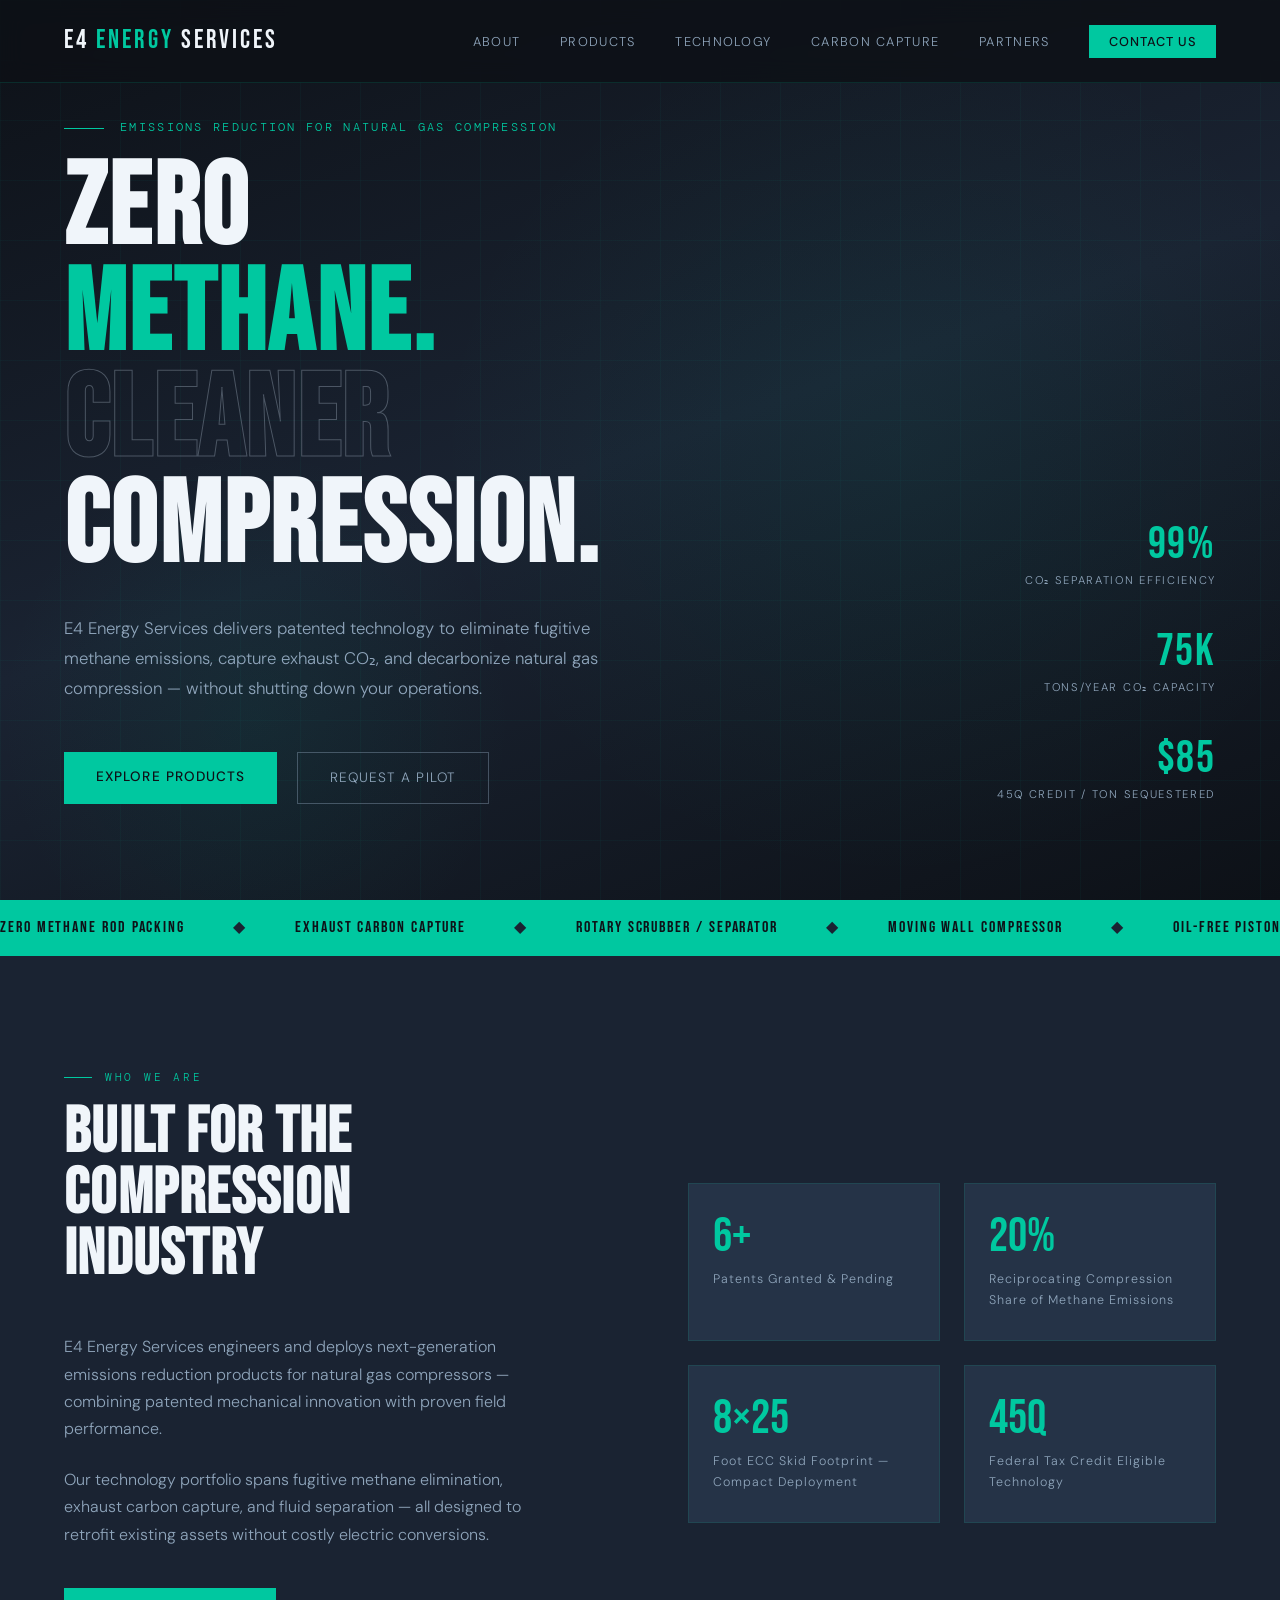
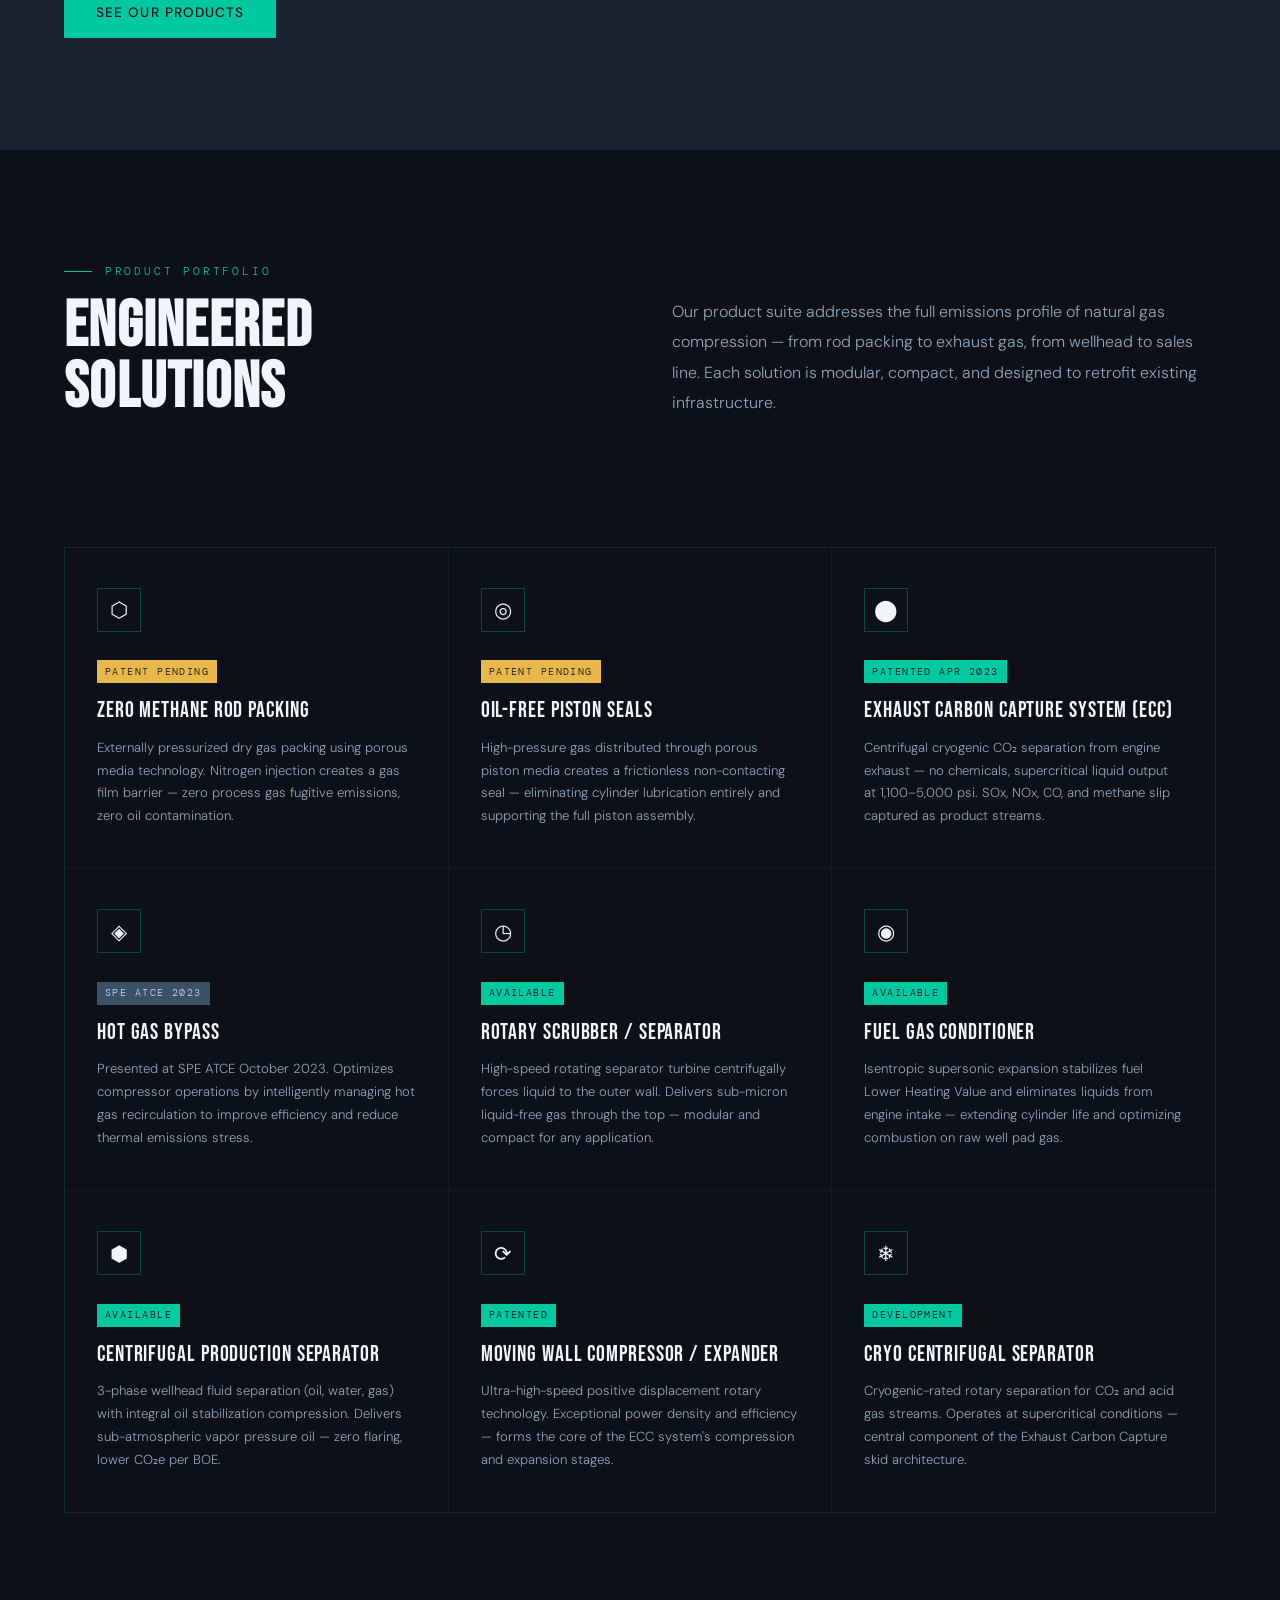
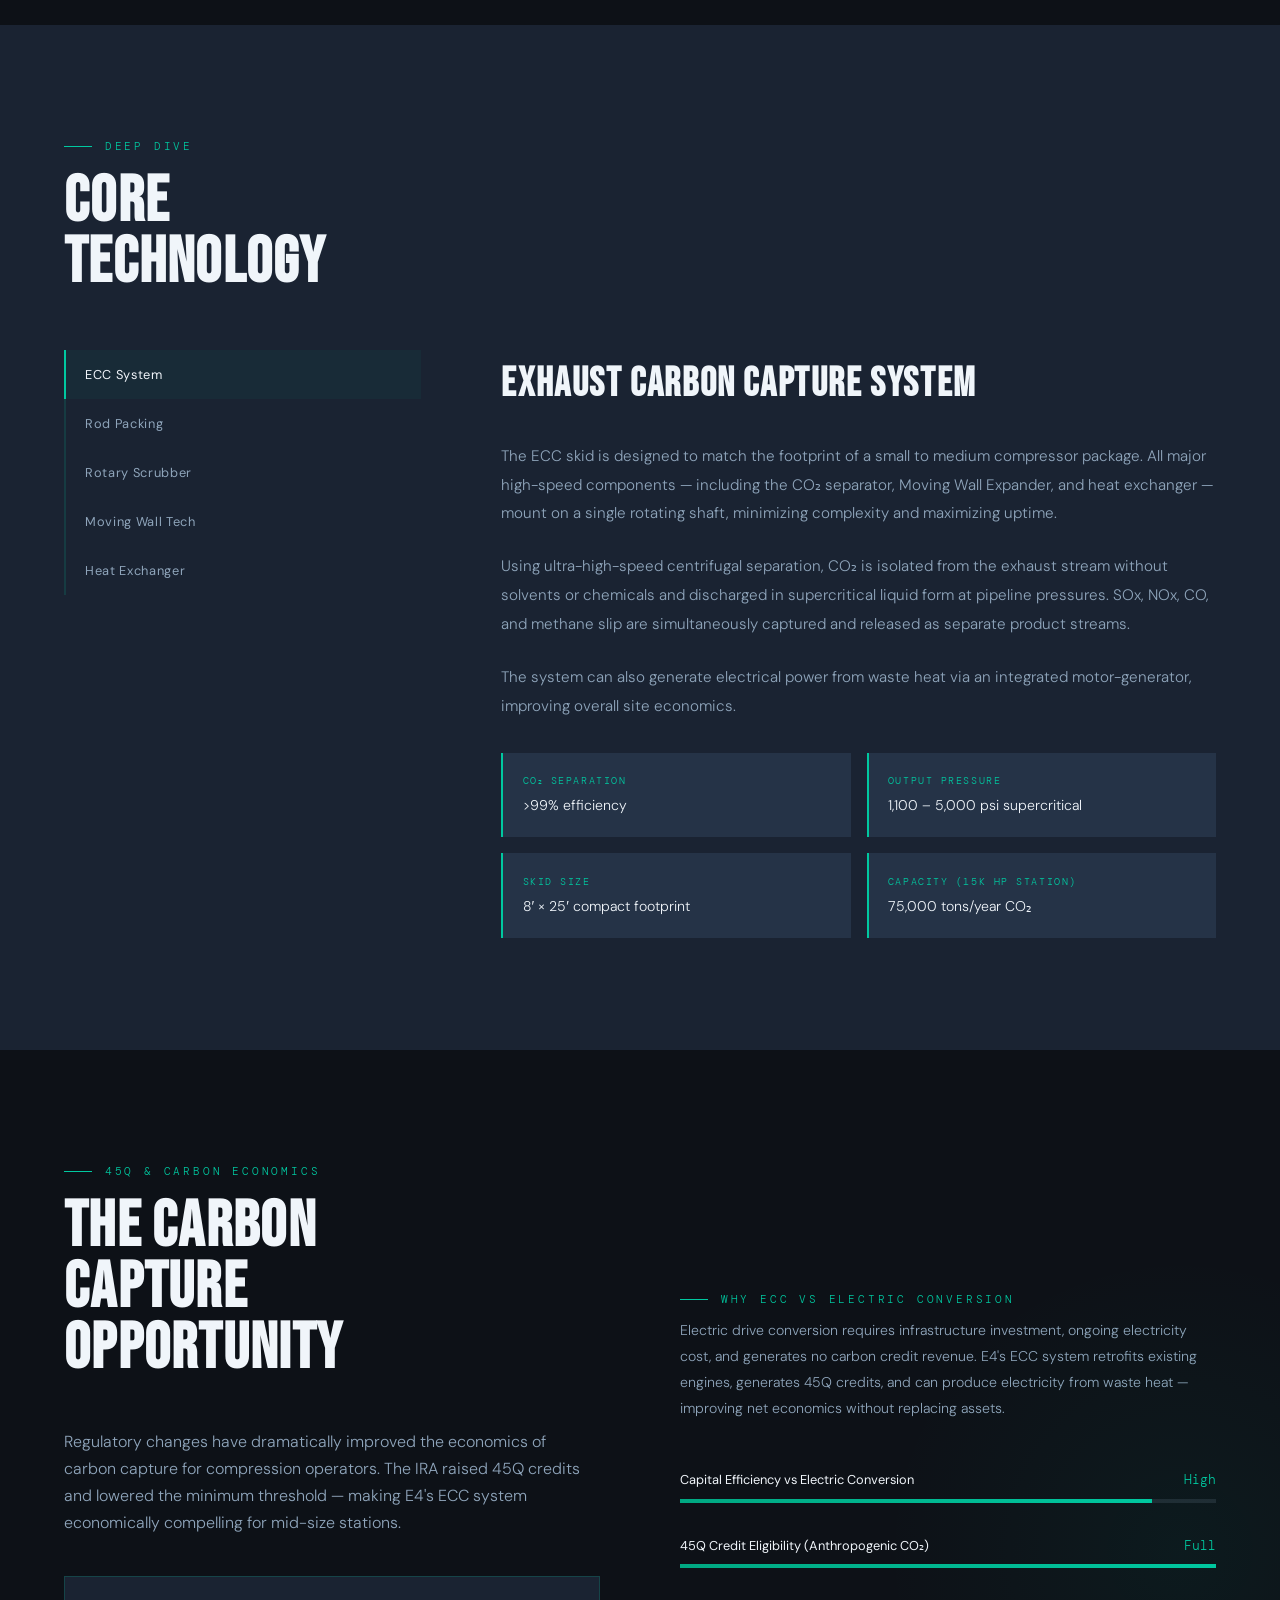
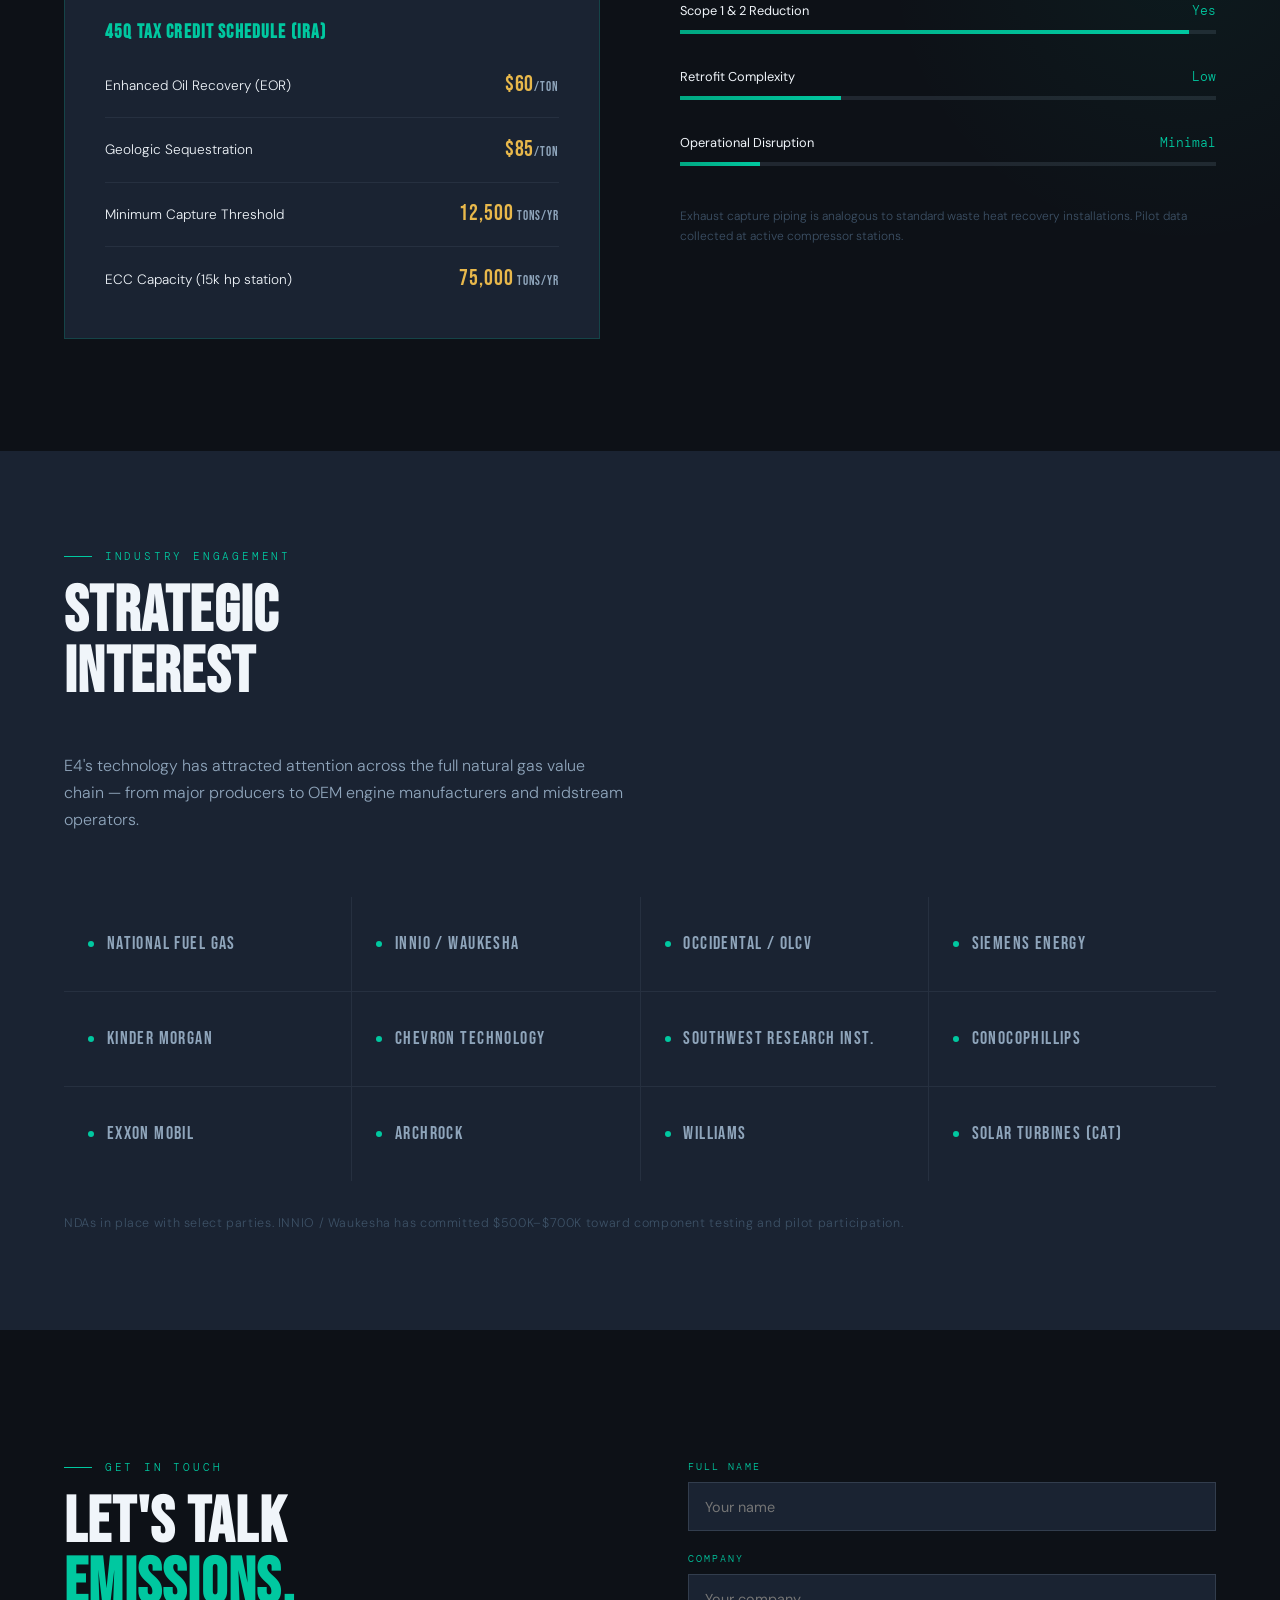
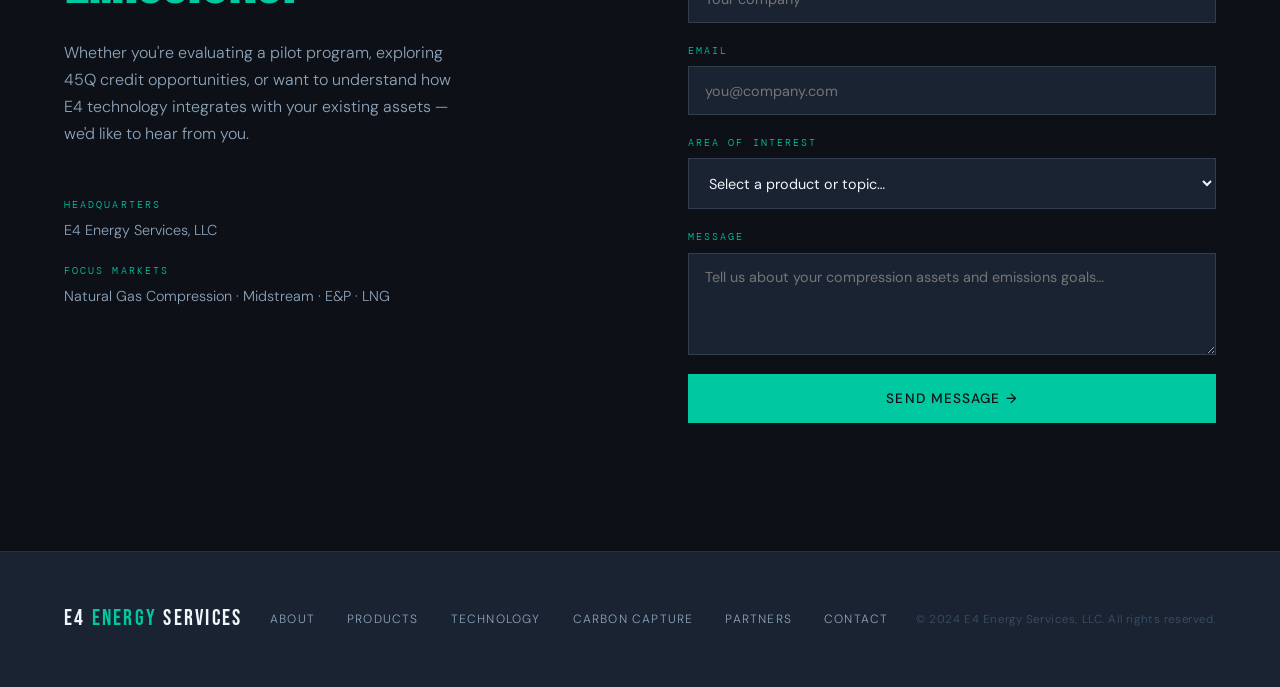
==== index.html @ 1356a57e "Add files via upload" ====
<!DOCTYPE html>
<html lang="en">
<head>
<meta charset="UTF-8">
<meta name="viewport" content="width=device-width, initial-scale=1.0">
<title>E4 Energy Services, LLC</title>
<link rel="preconnect" href="https://fonts.googleapis.com">
<link href="https://fonts.googleapis.com/css2?family=Bebas+Neue&family=DM+Sans:ital,wght@0,300;0,400;0,500;1,300&family=DM+Mono:wght@400;500&display=swap" rel="stylesheet">
<style>
  :root {
    --ink: #0D1117;
    --steel: #1A2332;
    --slate: #253347;
    --mid: #3D5166;
    --mist: #8FA5BB;
    --ice: #C8D8E8;
    --white: #F0F5FA;
    --accent: #00C8A0;
    --accent2: #00A882;
    --gold: #E8B84B;
    --red: #E84B4B;
  }

  *, *::before, *::after { box-sizing: border-box; margin: 0; padding: 0; }

  html { scroll-behavior: smooth; }

  body {
    background: var(--ink);
    color: var(--white);
    font-family: 'DM Sans', sans-serif;
    font-weight: 300;
    line-height: 1.7;
    overflow-x: hidden;
  }

  /* ── NAV ── */
  nav {
    position: fixed; top: 0; left: 0; right: 0; z-index: 100;
    display: flex; align-items: center; justify-content: space-between;
    padding: 1.2rem 4rem;
    background: rgba(13,17,23,0.85);
    backdrop-filter: blur(12px);
    border-bottom: 1px solid rgba(0,200,160,0.15);
  }

  .nav-logo {
    font-family: 'Bebas Neue', sans-serif;
    font-size: 1.6rem;
    letter-spacing: 0.12em;
    color: var(--white);
  }
  .nav-logo span { color: var(--accent); }

  .nav-links {
    display: flex; gap: 2.5rem; list-style: none;
  }
  .nav-links a {
    color: var(--mist);
    text-decoration: none;
    font-size: 0.8rem;
    letter-spacing: 0.1em;
    text-transform: uppercase;
    transition: color 0.2s;
  }
  .nav-links a:hover { color: var(--accent); }

  .nav-cta {
    background: var(--accent);
    color: var(--ink) !important;
    padding: 0.5rem 1.2rem;
    font-weight: 500 !important;
    letter-spacing: 0.08em !important;
    transition: background 0.2s !important;
  }
  .nav-cta:hover { background: var(--accent2) !important; color: var(--ink) !important; }

  /* ── HERO ── */
  #hero {
    min-height: 100vh;
    display: flex; flex-direction: column; justify-content: flex-end;
    padding: 0 4rem 6rem;
    position: relative;
    overflow: hidden;
  }

  .hero-bg {
    position: absolute; inset: 0;
    background:
      radial-gradient(ellipse 60% 80% at 70% 50%, rgba(0,200,160,0.06) 0%, transparent 60%),
      radial-gradient(ellipse 40% 60% at 20% 80%, rgba(0,168,130,0.08) 0%, transparent 50%),
      linear-gradient(160deg, #0D1117 0%, #1A2332 50%, #0D1117 100%);
  }

  /* animated grid */
  .hero-grid {
    position: absolute; inset: 0;
    background-image:
      linear-gradient(rgba(0,200,160,0.04) 1px, transparent 1px),
      linear-gradient(90deg, rgba(0,200,160,0.04) 1px, transparent 1px);
    background-size: 60px 60px;
    animation: gridShift 20s linear infinite;
  }
  @keyframes gridShift {
    from { background-position: 0 0; }
    to { background-position: 60px 60px; }
  }

  /* floating particles */
  .particles { position: absolute; inset: 0; pointer-events: none; }
  .particle {
    position: absolute;
    width: 2px; height: 2px;
    background: var(--accent);
    border-radius: 50%;
    opacity: 0;
    animation: float var(--d, 8s) var(--delay, 0s) infinite ease-in-out;
  }
  @keyframes float {
    0%,100% { opacity: 0; transform: translateY(0) scale(1); }
    20% { opacity: 0.6; }
    80% { opacity: 0.3; }
    100% { opacity: 0; transform: translateY(-120px) scale(0.3); }
  }

  .hero-tag {
    font-family: 'DM Mono', monospace;
    font-size: 0.72rem;
    letter-spacing: 0.2em;
    text-transform: uppercase;
    color: var(--accent);
    margin-bottom: 1.2rem;
    position: relative;
    display: flex; align-items: center; gap: 1rem;
    animation: fadeUp 0.8s ease 0.2s both;
  }
  .hero-tag::before {
    content: '';
    width: 40px; height: 1px;
    background: var(--accent);
  }

  .hero-h1 {
    font-family: 'Bebas Neue', sans-serif;
    font-size: clamp(4rem, 9vw, 9rem);
    line-height: 0.92;
    letter-spacing: 0.02em;
    position: relative;
    animation: fadeUp 0.8s ease 0.4s both;
  }
  .hero-h1 em { color: var(--accent); font-style: normal; }
  .hero-h1 .outline {
    -webkit-text-stroke: 1px rgba(200,216,232,0.3);
    color: transparent;
  }

  .hero-sub {
    max-width: 560px;
    margin-top: 2rem;
    font-size: 1.05rem;
    color: var(--mist);
    line-height: 1.8;
    position: relative;
    animation: fadeUp 0.8s ease 0.6s both;
  }

  .hero-actions {
    display: flex; gap: 1.2rem; margin-top: 3rem;
    position: relative;
    animation: fadeUp 0.8s ease 0.8s both;
  }

  .btn-primary {
    background: var(--accent);
    color: var(--ink);
    padding: 0.85rem 2rem;
    font-family: 'DM Sans', sans-serif;
    font-weight: 500;
    font-size: 0.85rem;
    letter-spacing: 0.08em;
    text-transform: uppercase;
    text-decoration: none;
    border: none; cursor: pointer;
    transition: background 0.2s, transform 0.2s;
  }
  .btn-primary:hover { background: var(--accent2); transform: translateY(-2px); }

  .btn-ghost {
    border: 1px solid rgba(143,165,187,0.4);
    color: var(--mist);
    padding: 0.85rem 2rem;
    font-family: 'DM Sans', sans-serif;
    font-size: 0.85rem;
    letter-spacing: 0.08em;
    text-transform: uppercase;
    text-decoration: none;
    transition: border-color 0.2s, color 0.2s;
  }
  .btn-ghost:hover { border-color: var(--accent); color: var(--accent); }

  .hero-stats {
    position: absolute; right: 4rem; bottom: 6rem;
    display: flex; flex-direction: column; gap: 2.5rem;
    animation: fadeLeft 0.8s ease 1s both;
  }
  .stat { text-align: right; }
  .stat-num {
    font-family: 'Bebas Neue', sans-serif;
    font-size: 2.8rem;
    line-height: 1;
    color: var(--accent);
    letter-spacing: 0.04em;
  }
  .stat-label {
    font-size: 0.7rem;
    letter-spacing: 0.15em;
    text-transform: uppercase;
    color: var(--mist);
    margin-top: 0.2rem;
  }

  @keyframes fadeUp { from { opacity: 0; transform: translateY(30px); } to { opacity: 1; transform: translateY(0); } }
  @keyframes fadeLeft { from { opacity: 0; transform: translateX(30px); } to { opacity: 1; transform: translateX(0); } }

  /* ── SECTION BASE ── */
  section { padding: 7rem 4rem; }

  .section-label {
    font-family: 'DM Mono', monospace;
    font-size: 0.7rem;
    letter-spacing: 0.25em;
    text-transform: uppercase;
    color: var(--accent);
    margin-bottom: 1rem;
    display: flex; align-items: center; gap: 0.8rem;
  }
  .section-label::before { content: ''; width: 28px; height: 1px; background: var(--accent); }

  .section-h2 {
    font-family: 'Bebas Neue', sans-serif;
    font-size: clamp(2.8rem, 5vw, 5rem);
    line-height: 0.95;
    letter-spacing: 0.02em;
    margin-bottom: 3rem;
  }

  /* ── MARQUEE ── */
  .marquee-wrap {
    background: var(--accent);
    overflow: hidden;
    padding: 0.9rem 0;
  }
  .marquee-track {
    display: flex; gap: 3rem;
    animation: marquee 28s linear infinite;
    white-space: nowrap;
  }
  .marquee-track span {
    font-family: 'Bebas Neue', sans-serif;
    font-size: 1rem;
    letter-spacing: 0.12em;
    color: var(--ink);
    flex-shrink: 0;
  }
  .marquee-dot { color: var(--steel) !important; }
  @keyframes marquee { from { transform: translateX(0); } to { transform: translateX(-50%); } }

  /* ── ABOUT ── */
  #about {
    background: var(--steel);
    display: grid;
    grid-template-columns: 1fr 1fr;
    gap: 6rem;
    align-items: center;
    padding: 7rem 4rem;
  }

  .about-text p {
    color: var(--mist);
    font-size: 1rem;
    margin-bottom: 1.5rem;
    max-width: 480px;
  }

  .about-right {
    display: grid;
    grid-template-columns: 1fr 1fr;
    gap: 1.5rem;
  }

  .about-card {
    background: var(--slate);
    border: 1px solid rgba(0,200,160,0.12);
    padding: 1.8rem 1.5rem;
    position: relative;
    overflow: hidden;
    transition: border-color 0.3s, transform 0.3s;
  }
  .about-card::before {
    content: '';
    position: absolute; top: 0; left: 0; right: 0;
    height: 2px;
    background: var(--accent);
    transform: scaleX(0);
    transform-origin: left;
    transition: transform 0.3s;
  }
  .about-card:hover { border-color: rgba(0,200,160,0.35); transform: translateY(-3px); }
  .about-card:hover::before { transform: scaleX(1); }

  .about-card-num {
    font-family: 'Bebas Neue', sans-serif;
    font-size: 3rem;
    color: var(--accent);
    line-height: 1;
    margin-bottom: 0.5rem;
  }
  .about-card-label {
    font-size: 0.78rem;
    letter-spacing: 0.08em;
    color: var(--mist);
  }

  /* ── PRODUCTS ── */
  #products { background: var(--ink); }

  .products-intro {
    display: grid; grid-template-columns: 1fr 1fr; gap: 4rem;
    margin-bottom: 5rem;
  }
  .products-intro p { color: var(--mist); line-height: 1.9; }

  .products-grid {
    display: grid;
    grid-template-columns: repeat(3, 1fr);
    gap: 1px;
    background: rgba(0,200,160,0.08);
    border: 1px solid rgba(0,200,160,0.08);
  }

  .product-card {
    background: var(--ink);
    padding: 2.5rem 2rem;
    position: relative;
    overflow: hidden;
    transition: background 0.3s;
    cursor: default;
  }
  .product-card::after {
    content: '';
    position: absolute; inset: 0;
    background: linear-gradient(135deg, rgba(0,200,160,0.04) 0%, transparent 60%);
    opacity: 0;
    transition: opacity 0.3s;
  }
  .product-card:hover { background: var(--steel); }
  .product-card:hover::after { opacity: 1; }

  .product-icon {
    width: 44px; height: 44px;
    border: 1px solid rgba(0,200,160,0.3);
    display: flex; align-items: center; justify-content: center;
    margin-bottom: 1.5rem;
    font-size: 1.3rem;
  }

  .product-badge {
    display: inline-block;
    font-family: 'DM Mono', monospace;
    font-size: 0.6rem;
    letter-spacing: 0.15em;
    text-transform: uppercase;
    color: var(--ink);
    background: var(--accent);
    padding: 0.2rem 0.5rem;
    margin-bottom: 1rem;
  }
  .product-badge.pending { background: var(--gold); }
  .product-badge.presented { background: var(--mid); color: var(--ice); }

  .product-name {
    font-family: 'Bebas Neue', sans-serif;
    font-size: 1.4rem;
    letter-spacing: 0.04em;
    margin-bottom: 0.8rem;
    line-height: 1.1;
  }

  .product-desc {
    font-size: 0.82rem;
    color: var(--mist);
    line-height: 1.75;
  }

  /* ── TECHNOLOGY DEEP-DIVE ── */
  #technology {
    background: var(--steel);
    padding: 7rem 4rem;
  }

  .tech-layout {
    display: grid;
    grid-template-columns: 1fr 2fr;
    gap: 5rem;
    align-items: start;
  }

  .tech-nav {
    position: sticky; top: 7rem;
    display: flex; flex-direction: column; gap: 0;
  }

  .tech-nav-item {
    padding: 1rem 1.2rem;
    border-left: 2px solid rgba(0,200,160,0.15);
    cursor: pointer;
    font-size: 0.8rem;
    letter-spacing: 0.05em;
    color: var(--mist);
    transition: all 0.2s;
    background: none;
    border-top: none; border-right: none; border-bottom: none;
    text-align: left;
    font-family: 'DM Sans', sans-serif;
  }
  .tech-nav-item:hover, .tech-nav-item.active {
    border-left-color: var(--accent);
    color: var(--white);
    background: rgba(0,200,160,0.05);
  }

  .tech-panels { }

  .tech-panel {
    display: none;
    animation: fadeIn 0.4s ease;
  }
  .tech-panel.active { display: block; }
  @keyframes fadeIn { from { opacity: 0; transform: translateY(10px); } to { opacity: 1; transform: translateY(0); } }

  .tech-panel h3 {
    font-family: 'Bebas Neue', sans-serif;
    font-size: 2.5rem;
    letter-spacing: 0.04em;
    margin-bottom: 1.5rem;
    color: var(--white);
  }
  .tech-panel p {
    color: var(--mist);
    line-height: 1.9;
    margin-bottom: 1.5rem;
    font-size: 0.95rem;
  }

  .tech-specs {
    display: grid; grid-template-columns: 1fr 1fr;
    gap: 1rem; margin-top: 2rem;
  }
  .tech-spec {
    background: var(--slate);
    padding: 1.2rem;
    border-left: 2px solid var(--accent);
  }
  .tech-spec-key {
    font-family: 'DM Mono', monospace;
    font-size: 0.65rem;
    letter-spacing: 0.15em;
    text-transform: uppercase;
    color: var(--accent);
    margin-bottom: 0.3rem;
  }
  .tech-spec-val {
    font-size: 0.88rem;
    color: var(--white);
  }

  /* ── CARBON CAPTURE ── */
  #capture {
    background: var(--ink);
    padding: 7rem 4rem;
    position: relative;
    overflow: hidden;
  }
  #capture::before {
    content: '';
    position: absolute; right: -200px; top: 50%;
    transform: translateY(-50%);
    width: 600px; height: 600px;
    border-radius: 50%;
    background: radial-gradient(circle, rgba(0,200,160,0.05) 0%, transparent 70%);
    pointer-events: none;
  }

  .capture-grid {
    display: grid; grid-template-columns: 1fr 1fr; gap: 5rem; align-items: center;
  }

  .capture-metrics {
    display: flex; flex-direction: column; gap: 2rem;
  }

  .metric-bar {
    position: relative;
  }
  .metric-label {
    display: flex; justify-content: space-between;
    font-size: 0.8rem;
    color: var(--mist);
    margin-bottom: 0.5rem;
  }
  .metric-label strong { color: var(--white); font-weight: 400; }
  .metric-label span { color: var(--accent); font-family: 'DM Mono', monospace; }
  .metric-track {
    height: 4px;
    background: rgba(143,165,187,0.15);
    position: relative;
    overflow: hidden;
  }
  .metric-fill {
    height: 100%;
    background: linear-gradient(90deg, var(--accent2), var(--accent));
    transform-origin: left;
    animation: barGrow 1.5s ease 0.5s both;
  }
  @keyframes barGrow { from { transform: scaleX(0); } to { transform: scaleX(1); } }

  .credit-callout {
    background: var(--steel);
    border: 1px solid rgba(0,200,160,0.2);
    padding: 2.5rem;
    margin-top: 2.5rem;
  }
  .credit-callout h4 {
    font-family: 'Bebas Neue', sans-serif;
    font-size: 1.2rem;
    letter-spacing: 0.06em;
    color: var(--accent);
    margin-bottom: 1rem;
  }
  .credit-rows { display: flex; flex-direction: column; gap: 0.8rem; }
  .credit-row {
    display: flex; justify-content: space-between; align-items: center;
    padding-bottom: 0.8rem;
    border-bottom: 1px solid rgba(143,165,187,0.1);
    font-size: 0.85rem;
  }
  .credit-row:last-child { border-bottom: none; padding-bottom: 0; }
  .credit-row .val {
    font-family: 'Bebas Neue', sans-serif;
    font-size: 1.4rem;
    color: var(--gold);
    letter-spacing: 0.04em;
  }

  /* ── PARTNERS ── */
  #partners {
    background: var(--steel);
    padding: 6rem 4rem;
  }

  .partners-intro { max-width: 560px; margin-bottom: 4rem; }
  .partners-intro p { color: var(--mist); }

  .partners-grid {
    display: grid;
    grid-template-columns: repeat(4, 1fr);
    gap: 1px;
    background: rgba(143,165,187,0.1);
  }

  .partner-cell {
    background: var(--steel);
    padding: 2rem 1.5rem;
    display: flex; align-items: center; justify-content: flex-start;
    transition: background 0.2s;
  }
  .partner-cell:hover { background: var(--slate); }

  .partner-name {
    font-family: 'Bebas Neue', sans-serif;
    font-size: 1.1rem;
    letter-spacing: 0.08em;
    color: var(--mist);
    transition: color 0.2s;
  }
  .partner-cell:hover .partner-name { color: var(--white); }

  .partner-dot {
    width: 6px; height: 6px;
    border-radius: 50%;
    background: var(--accent);
    margin-right: 0.8rem;
    flex-shrink: 0;
  }

  /* ── CONTACT ── */
  #contact {
    background: var(--ink);
    padding: 8rem 4rem;
    display: grid;
    grid-template-columns: 1fr 1fr;
    gap: 6rem;
    align-items: start;
  }

  .contact-left h2 {
    font-family: 'Bebas Neue', sans-serif;
    font-size: clamp(3rem, 5vw, 5rem);
    line-height: 0.95;
    letter-spacing: 0.02em;
    margin-bottom: 1.5rem;
  }
  .contact-left h2 em { color: var(--accent); font-style: normal; }
  .contact-left p { color: var(--mist); max-width: 400px; }

  .contact-form { display: flex; flex-direction: column; gap: 1.2rem; }

  .form-group { display: flex; flex-direction: column; gap: 0.4rem; }
  .form-group label {
    font-family: 'DM Mono', monospace;
    font-size: 0.65rem;
    letter-spacing: 0.2em;
    text-transform: uppercase;
    color: var(--accent);
  }
  .form-group input, .form-group textarea, .form-group select {
    background: var(--steel);
    border: 1px solid rgba(143,165,187,0.2);
    color: var(--white);
    padding: 0.9rem 1rem;
    font-family: 'DM Sans', sans-serif;
    font-size: 0.9rem;
    outline: none;
    transition: border-color 0.2s;
    resize: vertical;
  }
  .form-group input:focus, .form-group textarea:focus, .form-group select:focus {
    border-color: var(--accent);
  }
  .form-group select option { background: var(--steel); }

  /* ── FOOTER ── */
  footer {
    background: var(--steel);
    border-top: 1px solid rgba(0,200,160,0.12);
    padding: 3rem 4rem;
    display: flex; justify-content: space-between; align-items: center;
  }

  .footer-logo {
    font-family: 'Bebas Neue', sans-serif;
    font-size: 1.4rem;
    letter-spacing: 0.1em;
    color: var(--white);
  }
  .footer-logo span { color: var(--accent); }

  .footer-links { display: flex; gap: 2rem; }
  .footer-links a {
    font-size: 0.75rem;
    letter-spacing: 0.1em;
    text-transform: uppercase;
    color: var(--mist);
    text-decoration: none;
    transition: color 0.2s;
  }
  .footer-links a:hover { color: var(--accent); }

  .footer-copy {
    font-size: 0.72rem;
    color: var(--mid);
    letter-spacing: 0.05em;
  }

  /* scrollbar */
  ::-webkit-scrollbar { width: 6px; }
  ::-webkit-scrollbar-track { background: var(--ink); }
  ::-webkit-scrollbar-thumb { background: var(--mid); }
  ::-webkit-scrollbar-thumb:hover { background: var(--accent); }
</style>
</head>
<body>

<!-- NAV -->
<nav>
  <div class="nav-logo">E4 <span>ENERGY</span> SERVICES</div>
  <ul class="nav-links">
    <li><a href="#about">About</a></li>
    <li><a href="#products">Products</a></li>
    <li><a href="#technology">Technology</a></li>
    <li><a href="#capture">Carbon Capture</a></li>
    <li><a href="#partners">Partners</a></li>
    <li><a href="#contact" class="nav-cta">Contact Us</a></li>
  </ul>
</nav>

<!-- HERO -->
<section id="hero">
  <div class="hero-bg"></div>
  <div class="hero-grid"></div>
  <div class="particles" id="particles"></div>

  <div class="hero-tag">Emissions Reduction for Natural Gas Compression</div>
  <h1 class="hero-h1">
    ZERO<br>
    <em>METHANE.</em><br>
    <span class="outline">CLEANER</span><br>
    COMPRESSION.
  </h1>
  <p class="hero-sub">
    E4 Energy Services delivers patented technology to eliminate fugitive methane emissions, capture exhaust CO₂, and decarbonize natural gas compression — without shutting down your operations.
  </p>
  <div class="hero-actions">
    <a href="#products" class="btn-primary">Explore Products</a>
    <a href="#contact" class="btn-ghost">Request a Pilot</a>
  </div>

  <div class="hero-stats">
    <div class="stat">
      <div class="stat-num">99%</div>
      <div class="stat-label">CO₂ Separation Efficiency</div>
    </div>
    <div class="stat">
      <div class="stat-num">75K</div>
      <div class="stat-label">Tons/Year CO₂ Capacity</div>
    </div>
    <div class="stat">
      <div class="stat-num">$85</div>
      <div class="stat-label">45Q Credit / Ton Sequestered</div>
    </div>
  </div>
</section>

<!-- MARQUEE -->
<div class="marquee-wrap">
  <div class="marquee-track" id="marquee">
    <span>Zero Methane Rod Packing</span><span class="marquee-dot">◆</span>
    <span>Exhaust Carbon Capture</span><span class="marquee-dot">◆</span>
    <span>Rotary Scrubber / Separator</span><span class="marquee-dot">◆</span>
    <span>Moving Wall Compressor</span><span class="marquee-dot">◆</span>
    <span>Oil-Free Piston Seals</span><span class="marquee-dot">◆</span>
    <span>Fuel Gas Conditioner</span><span class="marquee-dot">◆</span>
    <span>Centrifugal Production Separator</span><span class="marquee-dot">◆</span>
    <span>Cryo CO₂ Separator</span><span class="marquee-dot">◆</span>
    <!-- duplicate for seamless loop -->
    <span>Zero Methane Rod Packing</span><span class="marquee-dot">◆</span>
    <span>Exhaust Carbon Capture</span><span class="marquee-dot">◆</span>
    <span>Rotary Scrubber / Separator</span><span class="marquee-dot">◆</span>
    <span>Moving Wall Compressor</span><span class="marquee-dot">◆</span>
    <span>Oil-Free Piston Seals</span><span class="marquee-dot">◆</span>
    <span>Fuel Gas Conditioner</span><span class="marquee-dot">◆</span>
    <span>Centrifugal Production Separator</span><span class="marquee-dot">◆</span>
    <span>Cryo CO₂ Separator</span><span class="marquee-dot">◆</span>
  </div>
</div>

<!-- ABOUT -->
<section id="about">
  <div class="about-text">
    <div class="section-label">Who We Are</div>
    <h2 class="section-h2">BUILT FOR THE<br>COMPRESSION<br>INDUSTRY</h2>
    <p>E4 Energy Services engineers and deploys next-generation emissions reduction products for natural gas compressors — combining patented mechanical innovation with proven field performance.</p>
    <p>Our technology portfolio spans fugitive methane elimination, exhaust carbon capture, and fluid separation — all designed to retrofit existing assets without costly electric conversions.</p>
    <a href="#products" class="btn-primary" style="margin-top:1rem; display:inline-block;">See Our Products</a>
  </div>
  <div class="about-right">
    <div class="about-card">
      <div class="about-card-num">6+</div>
      <div class="about-card-label">Patents Granted &amp; Pending</div>
    </div>
    <div class="about-card">
      <div class="about-card-num">20%</div>
      <div class="about-card-label">Reciprocating Compression Share of Methane Emissions</div>
    </div>
    <div class="about-card">
      <div class="about-card-num">8×25</div>
      <div class="about-card-label">Foot ECC Skid Footprint — Compact Deployment</div>
    </div>
    <div class="about-card">
      <div class="about-card-num">45Q</div>
      <div class="about-card-label">Federal Tax Credit Eligible Technology</div>
    </div>
  </div>
</section>

<!-- PRODUCTS -->
<section id="products">
  <div class="section-label">Product Portfolio</div>
  <div class="products-intro">
    <h2 class="section-h2">ENGINEERED<br>SOLUTIONS</h2>
    <div>
      <p style="color:var(--mist); line-height:1.9;">Our product suite addresses the full emissions profile of natural gas compression — from rod packing to exhaust gas, from wellhead to sales line. Each solution is modular, compact, and designed to retrofit existing infrastructure.</p>
    </div>
  </div>
  <div class="products-grid">

    <div class="product-card">
      <div class="product-icon">⬡</div>
      <div class="product-badge pending">Patent Pending</div>
      <div class="product-name">Zero Methane Rod Packing</div>
      <p class="product-desc">Externally pressurized dry gas packing using porous media technology. Nitrogen injection creates a gas film barrier — zero process gas fugitive emissions, zero oil contamination.</p>
    </div>

    <div class="product-card">
      <div class="product-icon">◎</div>
      <div class="product-badge pending">Patent Pending</div>
      <div class="product-name">Oil-Free Piston Seals</div>
      <p class="product-desc">High-pressure gas distributed through porous piston media creates a frictionless non-contacting seal — eliminating cylinder lubrication entirely and supporting the full piston assembly.</p>
    </div>

    <div class="product-card">
      <div class="product-icon">⬤</div>
      <div class="product-badge">Patented Apr 2023</div>
      <div class="product-name">Exhaust Carbon Capture System (ECC)</div>
      <p class="product-desc">Centrifugal cryogenic CO₂ separation from engine exhaust — no chemicals, supercritical liquid output at 1,100–5,000 psi. SOx, NOx, CO, and methane slip captured as product streams.</p>
    </div>

    <div class="product-card">
      <div class="product-icon">◈</div>
      <div class="product-badge presented">SPE ATCE 2023</div>
      <div class="product-name">Hot Gas Bypass</div>
      <p class="product-desc">Presented at SPE ATCE October 2023. Optimizes compressor operations by intelligently managing hot gas recirculation to improve efficiency and reduce thermal emissions stress.</p>
    </div>

    <div class="product-card">
      <div class="product-icon">◷</div>
      <div class="product-badge">Available</div>
      <div class="product-name">Rotary Scrubber / Separator</div>
      <p class="product-desc">High-speed rotating separator turbine centrifugally forces liquid to the outer wall. Delivers sub-micron liquid-free gas through the top — modular and compact for any application.</p>
    </div>

    <div class="product-card">
      <div class="product-icon">◉</div>
      <div class="product-badge">Available</div>
      <div class="product-name">Fuel Gas Conditioner</div>
      <p class="product-desc">Isentropic supersonic expansion stabilizes fuel Lower Heating Value and eliminates liquids from engine intake — extending cylinder life and optimizing combustion on raw well pad gas.</p>
    </div>

    <div class="product-card">
      <div class="product-icon">⬢</div>
      <div class="product-badge">Available</div>
      <div class="product-name">Centrifugal Production Separator</div>
      <p class="product-desc">3-phase wellhead fluid separation (oil, water, gas) with integral oil stabilization compression. Delivers sub-atmospheric vapor pressure oil — zero flaring, lower CO₂e per BOE.</p>
    </div>

    <div class="product-card">
      <div class="product-icon">⟳</div>
      <div class="product-badge">Patented</div>
      <div class="product-name">Moving Wall Compressor / Expander</div>
      <p class="product-desc">Ultra-high-speed positive displacement rotary technology. Exceptional power density and efficiency — forms the core of the ECC system's compression and expansion stages.</p>
    </div>

    <div class="product-card">
      <div class="product-icon">❄</div>
      <div class="product-badge">Development</div>
      <div class="product-name">Cryo Centrifugal Separator</div>
      <p class="product-desc">Cryogenic-rated rotary separation for CO₂ and acid gas streams. Operates at supercritical conditions — central component of the Exhaust Carbon Capture skid architecture.</p>
    </div>

  </div>
</section>

<!-- TECHNOLOGY -->
<section id="technology">
  <div class="section-label">Deep Dive</div>
  <h2 class="section-h2" style="margin-bottom:3.5rem;">CORE<br>TECHNOLOGY</h2>
  <div class="tech-layout">
    <div class="tech-nav">
      <button class="tech-nav-item active" onclick="showPanel('ecc')">ECC System</button>
      <button class="tech-nav-item" onclick="showPanel('packing')">Rod Packing</button>
      <button class="tech-nav-item" onclick="showPanel('scrubber')">Rotary Scrubber</button>
      <button class="tech-nav-item" onclick="showPanel('mwc')">Moving Wall Tech</button>
      <button class="tech-nav-item" onclick="showPanel('hx')">Heat Exchanger</button>
    </div>
    <div class="tech-panels">

      <div class="tech-panel active" id="panel-ecc">
        <h3>Exhaust Carbon Capture System</h3>
        <p>The ECC skid is designed to match the footprint of a small to medium compressor package. All major high-speed components — including the CO₂ separator, Moving Wall Expander, and heat exchanger — mount on a single rotating shaft, minimizing complexity and maximizing uptime.</p>
        <p>Using ultra-high-speed centrifugal separation, CO₂ is isolated from the exhaust stream without solvents or chemicals and discharged in supercritical liquid form at pipeline pressures. SOx, NOx, CO, and methane slip are simultaneously captured and released as separate product streams.</p>
        <p>The system can also generate electrical power from waste heat via an integrated motor-generator, improving overall site economics.</p>
        <div class="tech-specs">
          <div class="tech-spec">
            <div class="tech-spec-key">CO₂ Separation</div>
            <div class="tech-spec-val">&gt;99% efficiency</div>
          </div>
          <div class="tech-spec">
            <div class="tech-spec-key">Output Pressure</div>
            <div class="tech-spec-val">1,100 – 5,000 psi supercritical</div>
          </div>
          <div class="tech-spec">
            <div class="tech-spec-key">Skid Size</div>
            <div class="tech-spec-val">8′ × 25′ compact footprint</div>
          </div>
          <div class="tech-spec">
            <div class="tech-spec-key">Capacity (15k hp station)</div>
            <div class="tech-spec-val">75,000 tons/year CO₂</div>
          </div>
        </div>
      </div>

      <div class="tech-panel" id="panel-packing">
        <h3>Zero Methane Rod Packing</h3>
        <p>Reciprocating compression is responsible for nearly 20% of total methane emissions in the oil and gas sector. Newly installed conventional rod packing can leak up to 60 CFH of process gas; worn packing exceeds 900 CFH. E4's solution eliminates this entirely.</p>
        <p>High-pressure nitrogen is injected into two separate porous media packings that encapsulate the rod. A microscopic gas film forms between the rod surface and the media — only pure nitrogen escapes to atmosphere. On shutdown, the packing forms a tight, leak-free mechanical seal with no process gas release.</p>
        <p>The complementary Oil-Free Piston Seals distribute high-pressure gas through porous media on the piston, creating a frictionless non-contacting interface that eliminates cylinder oil lubrication entirely.</p>
        <div class="tech-specs">
          <div class="tech-spec">
            <div class="tech-spec-key">Fugitive Emissions</div>
            <div class="tech-spec-val">Zero — only nitrogen to atmosphere</div>
          </div>
          <div class="tech-spec">
            <div class="tech-spec-key">Seal Type</div>
            <div class="tech-spec-val">Externally pressurized dry gas</div>
          </div>
          <div class="tech-spec">
            <div class="tech-spec-key">Lubrication</div>
            <div class="tech-spec-val">Oil-free gas film</div>
          </div>
          <div class="tech-spec">
            <div class="tech-spec-key">Status</div>
            <div class="tech-spec-val">Patent Pending</div>
          </div>
        </div>
      </div>

      <div class="tech-panel" id="panel-scrubber">
        <h3>Rotary Scrubber / Separator</h3>
        <p>The Axip-designed high-speed rotary scrubber provides superior gas-liquid separation in a compact, modular package. Fluid-laden gas enters through the bottom center and contacts a proprietary rotating separating turbine spinning at high velocity.</p>
        <p>Centrifugal force drives liquid to the outer wall where it is discharged at high pressure. Liquid-free gas — cleansed to sub-micron particle levels — exits through the top center at line pressure. The modular design allows rapid deployment across wellhead, gathering, and compression applications.</p>
        <div class="tech-specs">
          <div class="tech-spec">
            <div class="tech-spec-key">Separation Quality</div>
            <div class="tech-spec-val">Sub-micron liquid removal</div>
          </div>
          <div class="tech-spec">
            <div class="tech-spec-key">Design</div>
            <div class="tech-spec-val">Modular &amp; compact</div>
          </div>
          <div class="tech-spec">
            <div class="tech-spec-key">Liquid Discharge</div>
            <div class="tech-spec-val">High pressure output</div>
          </div>
          <div class="tech-spec">
            <div class="tech-spec-key">Applications</div>
            <div class="tech-spec-val">Fuel gas, compressor inlet, production</div>
          </div>
        </div>
      </div>

      <div class="tech-panel" id="panel-mwc">
        <h3>Moving Wall Compressor / Expander</h3>
        <p>The Moving Wall is a patented ultra-high-speed positive displacement rotary machine that functions as both a compressor and an expander. Its design delivers exceptional power density — far exceeding conventional rotary technologies at equivalent shaft speeds.</p>
        <p>As the core mechanical component of the ECC system, the Moving Wall Expander recovers energy from the cryogenic CO₂ separation process while the Moving Wall Compressor drives the supercritical output stage — all on a shared rotating shaft.</p>
        <div class="tech-specs">
          <div class="tech-spec">
            <div class="tech-spec-key">Type</div>
            <div class="tech-spec-val">Positive displacement rotary</div>
          </div>
          <div class="tech-spec">
            <div class="tech-spec-key">Speed</div>
            <div class="tech-spec-val">Ultra-high RPM</div>
          </div>
          <div class="tech-spec">
            <div class="tech-spec-key">Mode</div>
            <div class="tech-spec-val">Compressor &amp; Expander</div>
          </div>
          <div class="tech-spec">
            <div class="tech-spec-key">Status</div>
            <div class="tech-spec-val">Patented</div>
          </div>
        </div>
      </div>

      <div class="tech-panel" id="panel-hx">
        <h3>3D Printed Lattice Heat Exchanger</h3>
        <p>The ECC system's heat exchanger is custom-sized to each installation's exhaust temperatures and volumes. Fabricated using additive manufacturing with a lattice-optimized geometry, the design increases thermal power exchange by more than 85% compared to conventional heat exchangers in a dramatically more compact form factor.</p>
        <p>The design operates across both high-temperature exhaust conditions and cryogenic separation stages within the same skid — eliminating the need for separate heat management equipment.</p>
        <div class="tech-specs">
          <div class="tech-spec">
            <div class="tech-spec-key">Efficiency Improvement</div>
            <div class="tech-spec-val">&gt;85% vs conventional</div>
          </div>
          <div class="tech-spec">
            <div class="tech-spec-key">Manufacturing</div>
            <div class="tech-spec-val">3D printed lattice geometry</div>
          </div>
          <div class="tech-spec">
            <div class="tech-spec-key">Temperature Range</div>
            <div class="tech-spec-val">High-temp exhaust to cryogenic</div>
          </div>
          <div class="tech-spec">
            <div class="tech-spec-key">Sizing</div>
            <div class="tech-spec-val">Custom per throughput</div>
          </div>
        </div>
      </div>

    </div>
  </div>
</section>

<!-- CARBON CAPTURE -->
<section id="capture">
  <div class="section-label">45Q &amp; Carbon Economics</div>
  <div class="capture-grid">
    <div>
      <h2 class="section-h2">THE CARBON<br>CAPTURE<br>OPPORTUNITY</h2>
      <p style="color:var(--mist); margin-bottom:2rem;">Regulatory changes have dramatically improved the economics of carbon capture for compression operators. The IRA raised 45Q credits and lowered the minimum threshold — making E4's ECC system economically compelling for mid-size stations.</p>
      <div class="credit-callout">
        <h4>45Q Tax Credit Schedule (IRA)</h4>
        <div class="credit-rows">
          <div class="credit-row">
            <span>Enhanced Oil Recovery (EOR)</span>
            <span class="val">$60<small style="font-size:0.6em;color:var(--mist)">/ton</small></span>
          </div>
          <div class="credit-row">
            <span>Geologic Sequestration</span>
            <span class="val">$85<small style="font-size:0.6em;color:var(--mist)">/ton</small></span>
          </div>
          <div class="credit-row">
            <span>Minimum Capture Threshold</span>
            <span class="val">12,500<small style="font-size:0.6em;color:var(--mist)"> tons/yr</small></span>
          </div>
          <div class="credit-row">
            <span>ECC Capacity (15k hp station)</span>
            <span class="val">75,000<small style="font-size:0.6em;color:var(--mist)"> tons/yr</small></span>
          </div>
        </div>
      </div>
    </div>
    <div class="capture-metrics">
      <div style="margin-bottom:1rem;">
        <div class="section-label" style="margin-bottom:0.5rem;">Why ECC vs Electric Conversion</div>
        <p style="color:var(--mist); font-size:0.88rem; line-height:1.85;">Electric drive conversion requires infrastructure investment, ongoing electricity cost, and generates no carbon credit revenue. E4's ECC system retrofits existing engines, generates 45Q credits, and can produce electricity from waste heat — improving net economics without replacing assets.</p>
      </div>
      <div class="metric-bar">
        <div class="metric-label"><strong>Capital Efficiency vs Electric Conversion</strong><span>High</span></div>
        <div class="metric-track"><div class="metric-fill" style="width:88%"></div></div>
      </div>
      <div class="metric-bar">
        <div class="metric-label"><strong>45Q Credit Eligibility (Anthropogenic CO₂)</strong><span>Full</span></div>
        <div class="metric-track"><div class="metric-fill" style="width:100%"></div></div>
      </div>
      <div class="metric-bar">
        <div class="metric-label"><strong>Scope 1 &amp; 2 Reduction</strong><span>Yes</span></div>
        <div class="metric-track"><div class="metric-fill" style="width:95%"></div></div>
      </div>
      <div class="metric-bar">
        <div class="metric-label"><strong>Retrofit Complexity</strong><span>Low</span></div>
        <div class="metric-track"><div class="metric-fill" style="width:30%"></div></div>
      </div>
      <div class="metric-bar">
        <div class="metric-label"><strong>Operational Disruption</strong><span>Minimal</span></div>
        <div class="metric-track"><div class="metric-fill" style="width:15%"></div></div>
      </div>
      <p style="font-size:0.75rem; color:var(--mid); margin-top:0.5rem;">Exhaust capture piping is analogous to standard waste heat recovery installations. Pilot data collected at active compressor stations.</p>
    </div>
  </div>
</section>

<!-- PARTNERS -->
<section id="partners">
  <div class="partners-intro">
    <div class="section-label">Industry Engagement</div>
    <h2 class="section-h2">STRATEGIC<br>INTEREST</h2>
    <p>E4's technology has attracted attention across the full natural gas value chain — from major producers to OEM engine manufacturers and midstream operators.</p>
  </div>
  <div class="partners-grid">
    <div class="partner-cell"><div class="partner-dot"></div><div class="partner-name">National Fuel Gas</div></div>
    <div class="partner-cell"><div class="partner-dot"></div><div class="partner-name">INNIO / Waukesha</div></div>
    <div class="partner-cell"><div class="partner-dot"></div><div class="partner-name">Occidental / OLCV</div></div>
    <div class="partner-cell"><div class="partner-dot"></div><div class="partner-name">Siemens Energy</div></div>
    <div class="partner-cell"><div class="partner-dot"></div><div class="partner-name">Kinder Morgan</div></div>
    <div class="partner-cell"><div class="partner-dot"></div><div class="partner-name">Chevron Technology</div></div>
    <div class="partner-cell"><div class="partner-dot"></div><div class="partner-name">Southwest Research Inst.</div></div>
    <div class="partner-cell"><div class="partner-dot"></div><div class="partner-name">ConocoPhillips</div></div>
    <div class="partner-cell"><div class="partner-dot"></div><div class="partner-name">Exxon Mobil</div></div>
    <div class="partner-cell"><div class="partner-dot"></div><div class="partner-name">Archrock</div></div>
    <div class="partner-cell"><div class="partner-dot"></div><div class="partner-name">Williams</div></div>
    <div class="partner-cell"><div class="partner-dot"></div><div class="partner-name">Solar Turbines (CAT)</div></div>
  </div>
  <p style="margin-top:2rem; font-size:0.78rem; color:var(--mid); letter-spacing:0.05em;">NDAs in place with select parties. INNIO / Waukesha has committed $500K–$700K toward component testing and pilot participation.</p>
</section>

<!-- CONTACT -->
<section id="contact">
  <div class="contact-left">
    <div class="section-label">Get in Touch</div>
    <h2>LET'S TALK<br><em>EMISSIONS.</em></h2>
    <p style="margin-top:1.5rem;">Whether you're evaluating a pilot program, exploring 45Q credit opportunities, or want to understand how E4 technology integrates with your existing assets — we'd like to hear from you.</p>
    <div style="margin-top:3rem; display:flex; flex-direction:column; gap:1.2rem;">
      <div>
        <div style="font-family:'DM Mono',monospace; font-size:0.65rem; letter-spacing:0.2em; text-transform:uppercase; color:var(--accent); margin-bottom:0.3rem;">Headquarters</div>
        <div style="color:var(--mist); font-size:0.9rem;">E4 Energy Services, LLC</div>
      </div>
      <div>
        <div style="font-family:'DM Mono',monospace; font-size:0.65rem; letter-spacing:0.2em; text-transform:uppercase; color:var(--accent); margin-bottom:0.3rem;">Focus Markets</div>
        <div style="color:var(--mist); font-size:0.9rem;">Natural Gas Compression · Midstream · E&amp;P · LNG</div>
      </div>
    </div>
  </div>
  <div>
    <div class="contact-form">
      <div class="form-group">
        <label>Full Name</label>
        <input type="text" placeholder="Your name">
      </div>
      <div class="form-group">
        <label>Company</label>
        <input type="text" placeholder="Your company">
      </div>
      <div class="form-group">
        <label>Email</label>
        <input type="email" placeholder="you@company.com">
      </div>
      <div class="form-group">
        <label>Area of Interest</label>
        <select>
          <option value="">Select a product or topic…</option>
          <option>Exhaust Carbon Capture (ECC)</option>
          <option>Zero Methane Rod Packing</option>
          <option>Rotary Scrubber / Separator</option>
          <option>Moving Wall Compressor / Expander</option>
          <option>Centrifugal Production Separator</option>
          <option>45Q Tax Credit Guidance</option>
          <option>Field Pilot Program</option>
          <option>Other</option>
        </select>
      </div>
      <div class="form-group">
        <label>Message</label>
        <textarea rows="4" placeholder="Tell us about your compression assets and emissions goals…"></textarea>
      </div>
      <button class="btn-primary" style="width:100%; padding:1rem; font-size:0.85rem; cursor:pointer; border:none;" onclick="handleSubmit(this)">Send Message →</button>
    </div>
  </div>
</section>

<!-- FOOTER -->
<footer>
  <div class="footer-logo">E4 <span>ENERGY</span> SERVICES</div>
  <div class="footer-links">
    <a href="#about">About</a>
    <a href="#products">Products</a>
    <a href="#technology">Technology</a>
    <a href="#capture">Carbon Capture</a>
    <a href="#partners">Partners</a>
    <a href="#contact">Contact</a>
  </div>
  <div class="footer-copy">© 2024 E4 Energy Services, LLC. All rights reserved.</div>
</footer>

<script>
  // Particles
  const container = document.getElementById('particles');
  for (let i = 0; i < 30; i++) {
    const p = document.createElement('div');
    p.className = 'particle';
    p.style.cssText = `
      left: ${Math.random()*100}%;
      top: ${Math.random()*100}%;
      --d: ${6 + Math.random()*10}s;
      --delay: ${Math.random()*8}s;
    `;
    container.appendChild(p);
  }

  // Tech nav
  function showPanel(id) {
    document.querySelectorAll('.tech-panel').forEach(p => p.classList.remove('active'));
    document.querySelectorAll('.tech-nav-item').forEach(b => b.classList.remove('active'));
    document.getElementById('panel-' + id).classList.add('active');
    event.currentTarget.classList.add('active');
  }

  // Contact form
  function handleSubmit(btn) {
    btn.textContent = 'Message Sent ✓';
    btn.style.background = 'var(--accent2)';
    btn.disabled = true;
  }

  // Intersection observer for subtle reveals
  const observer = new IntersectionObserver((entries) => {
    entries.forEach(e => {
      if (e.isIntersecting) {
        e.target.style.opacity = '1';
        e.target.style.transform = 'translateY(0)';
      }
    });
  }, { threshold: 0.1 });

  document.querySelectorAll('.product-card, .about-card, .partner-cell').forEach(el => {
    el.style.opacity = '0';
    el.style.transform = 'translateY(20px)';
    el.style.transition = 'opacity 0.5s ease, transform 0.5s ease';
    observer.observe(el);
  });
</script>
</body>
</html>
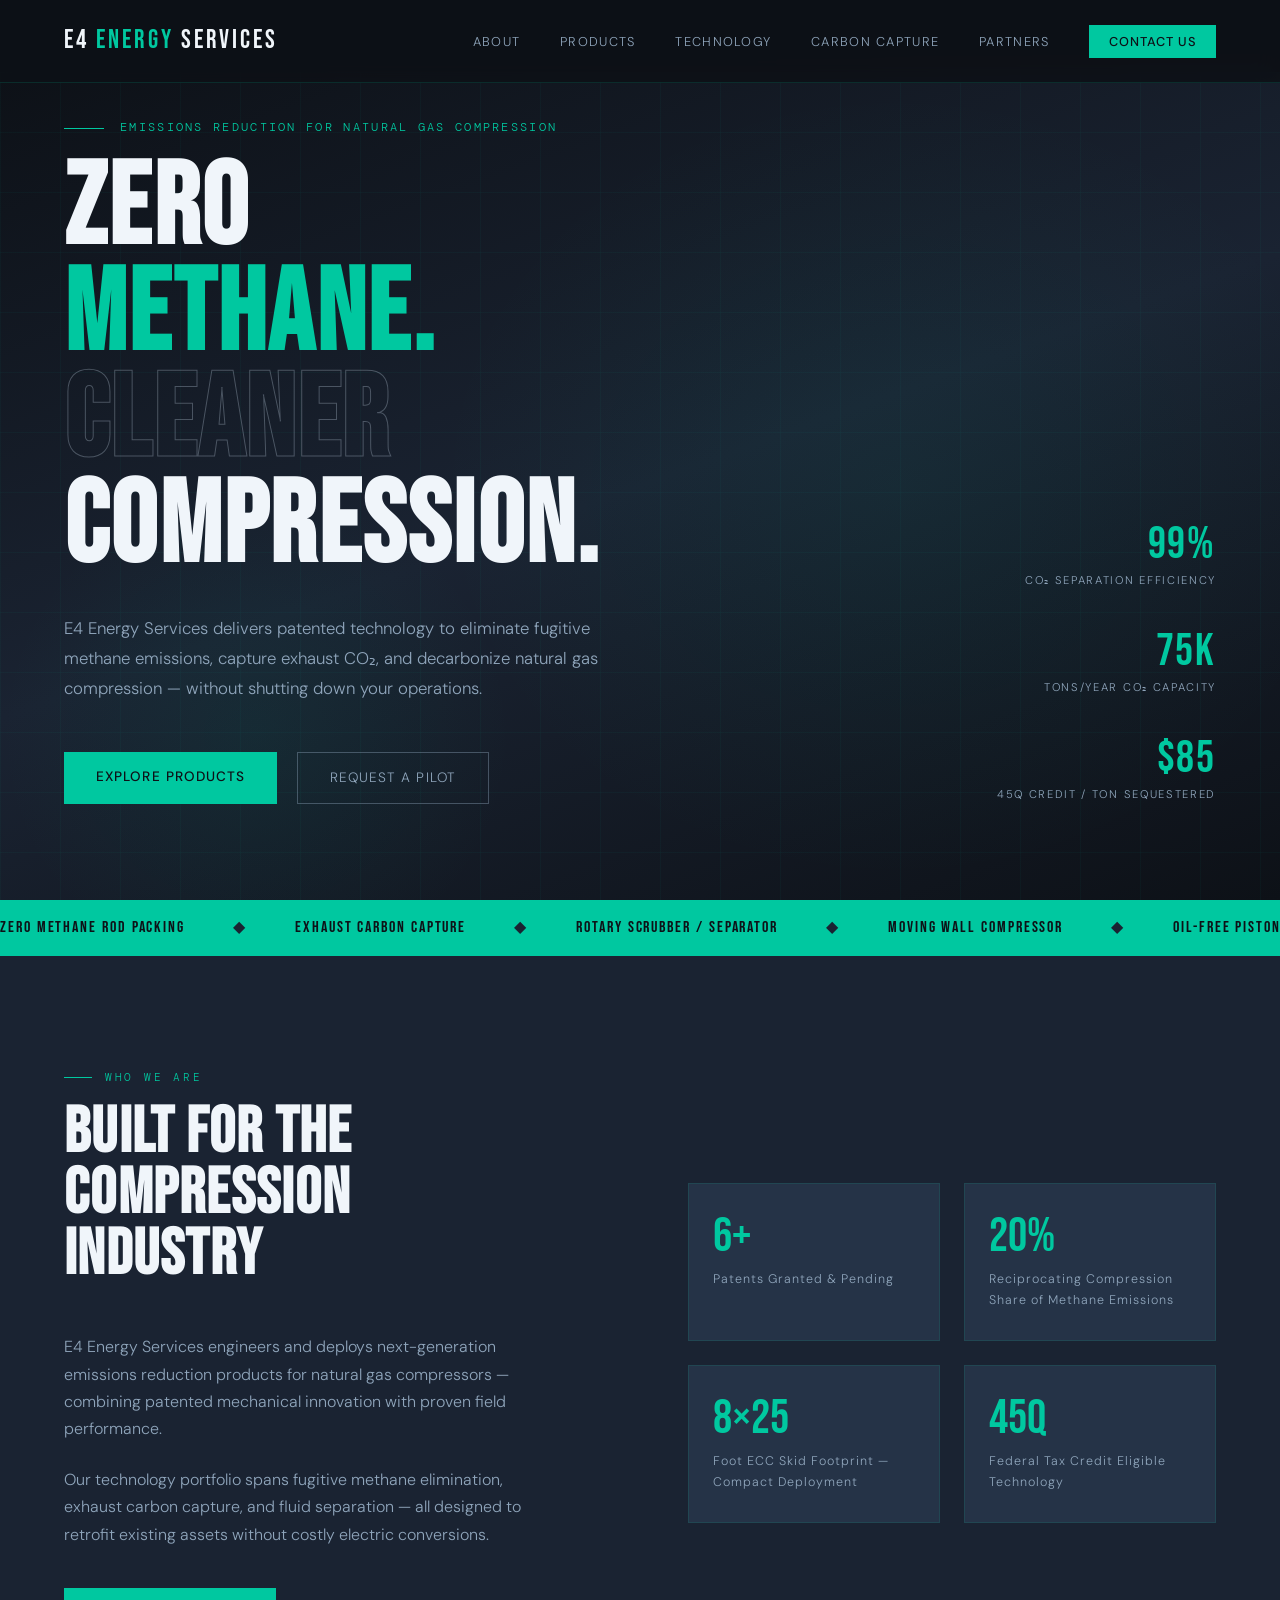
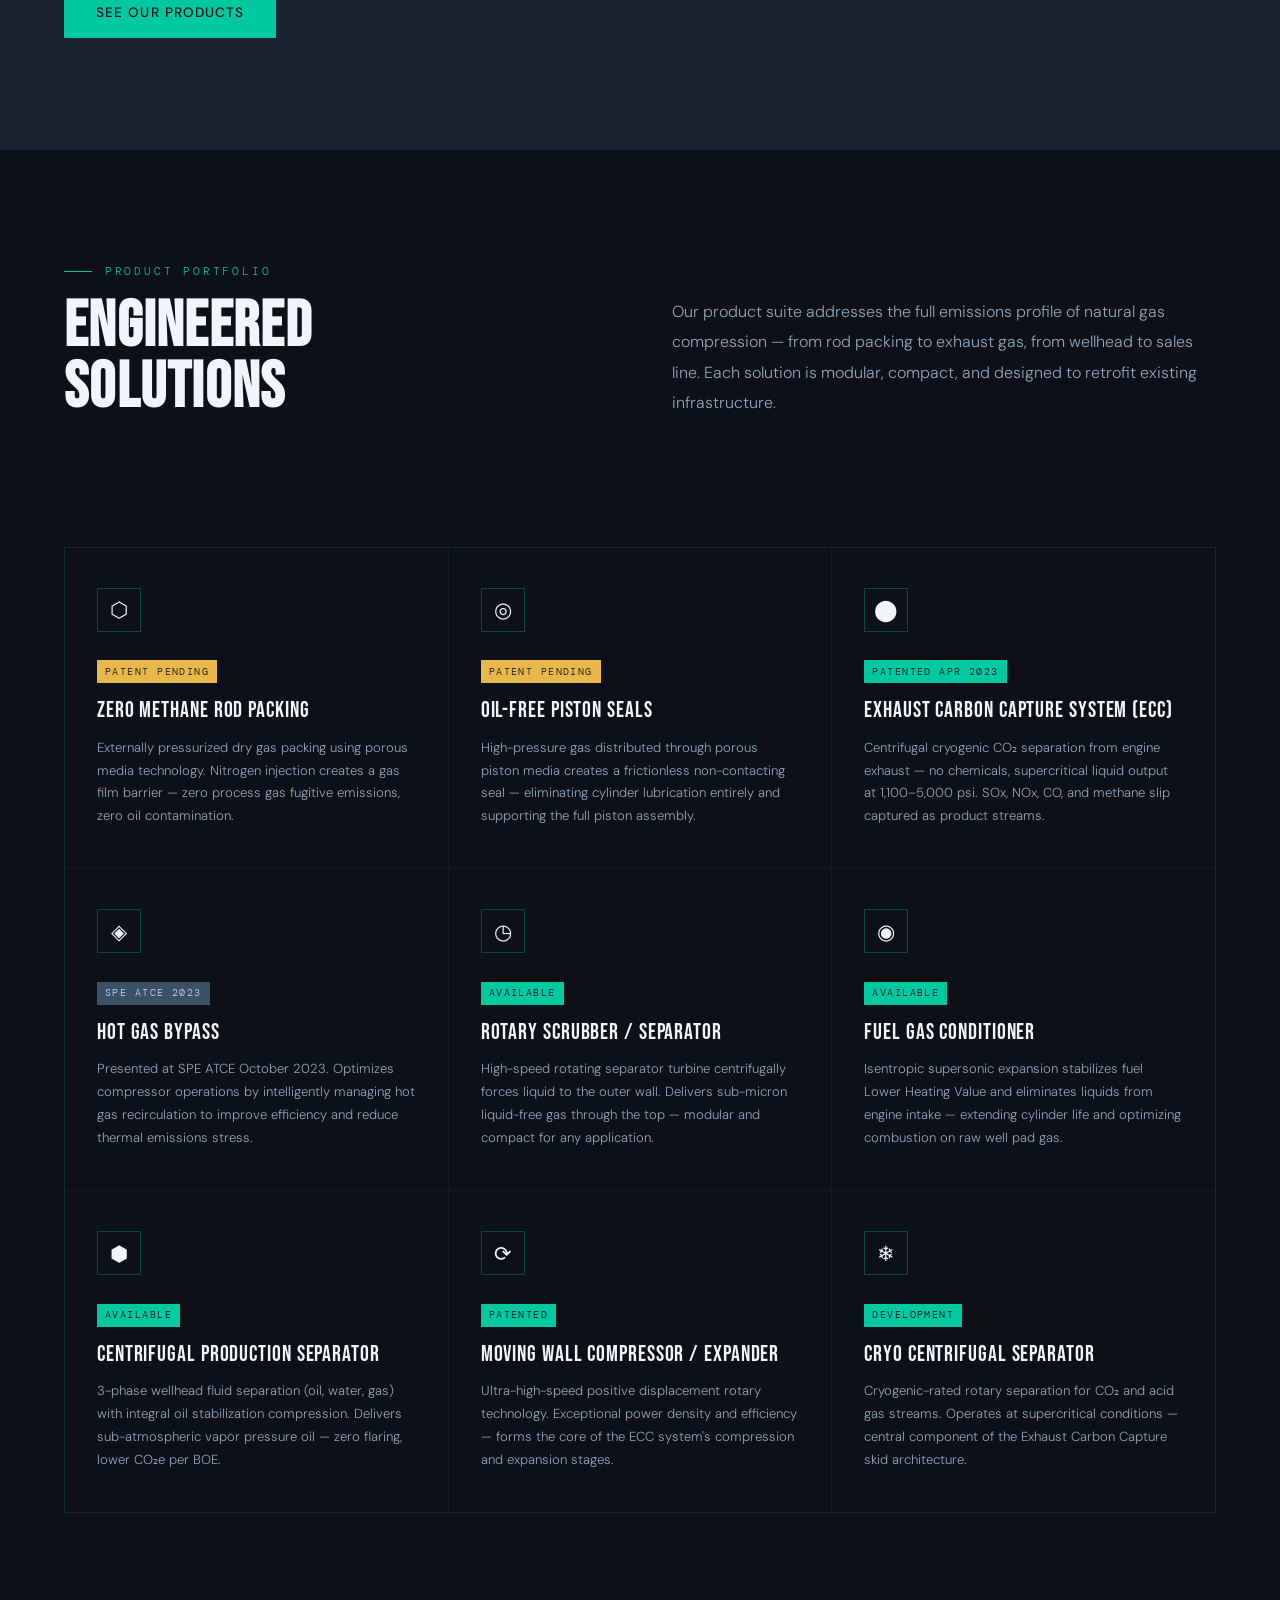
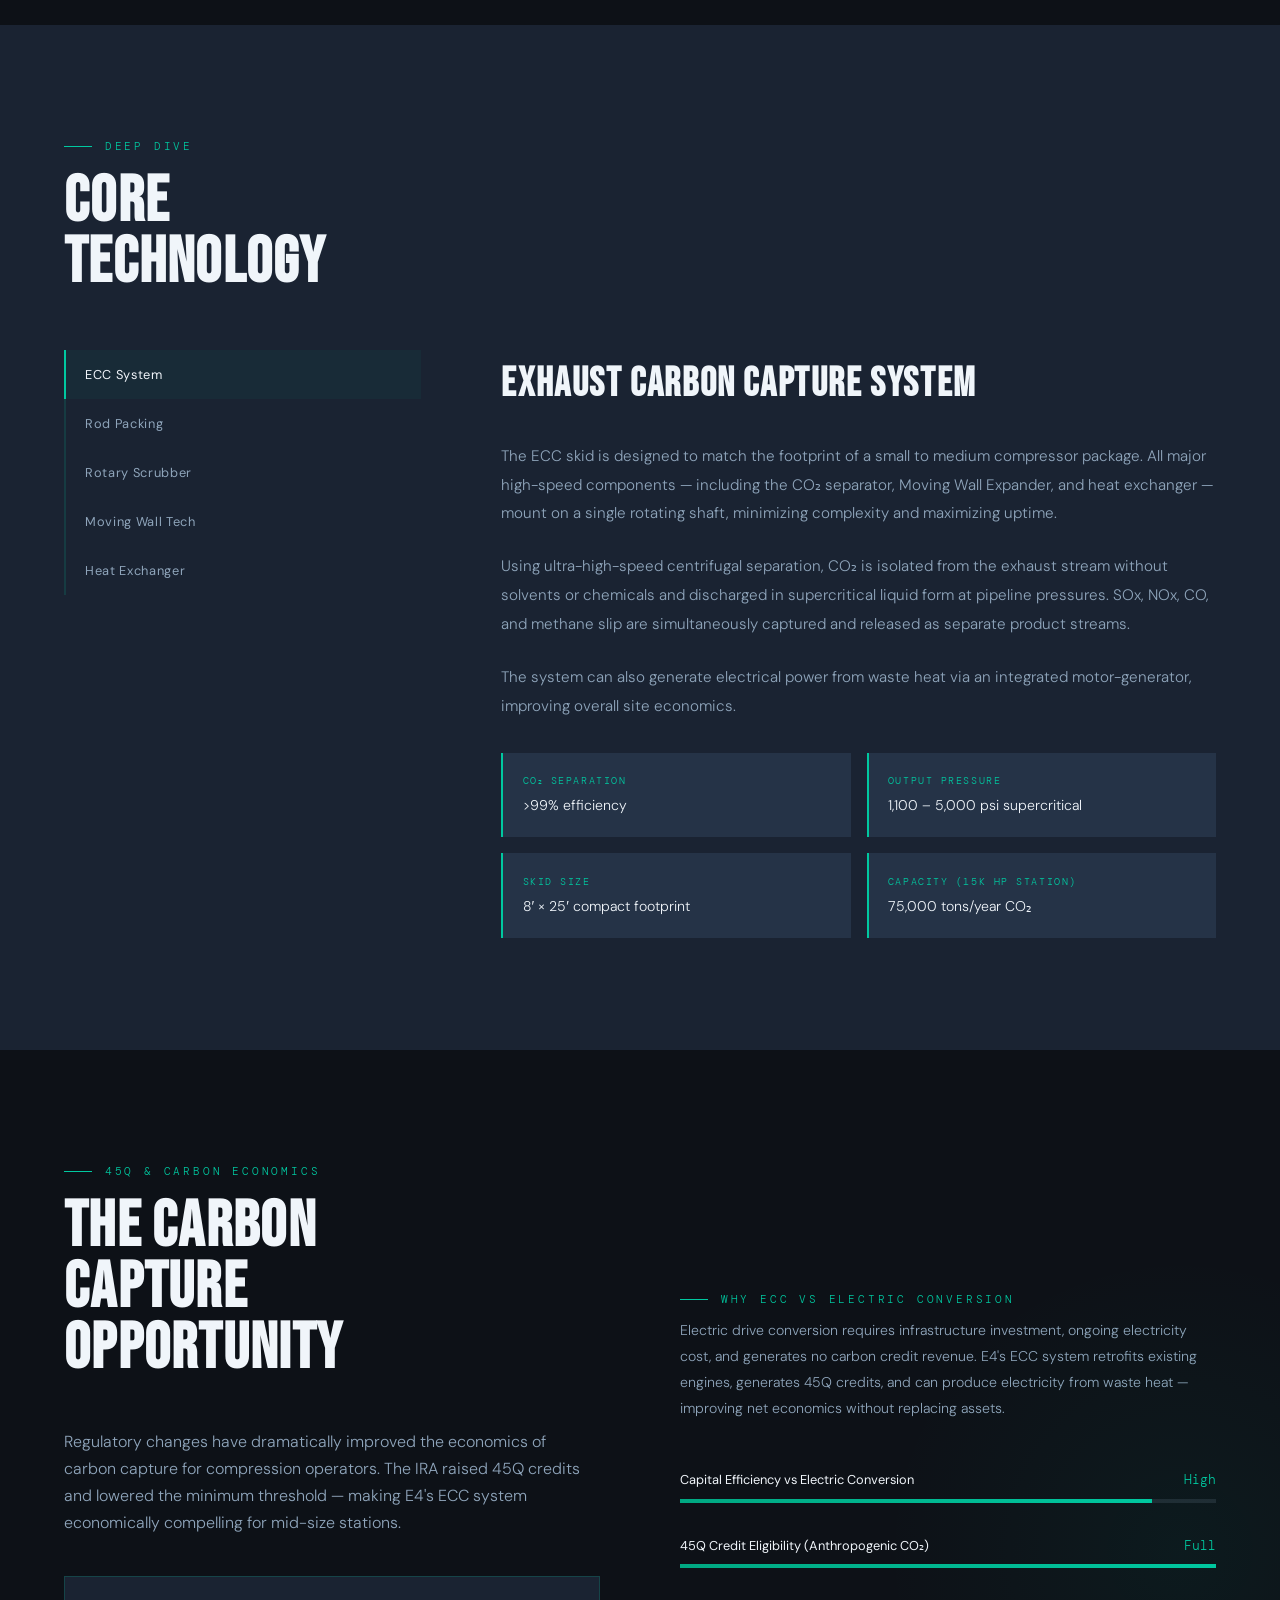
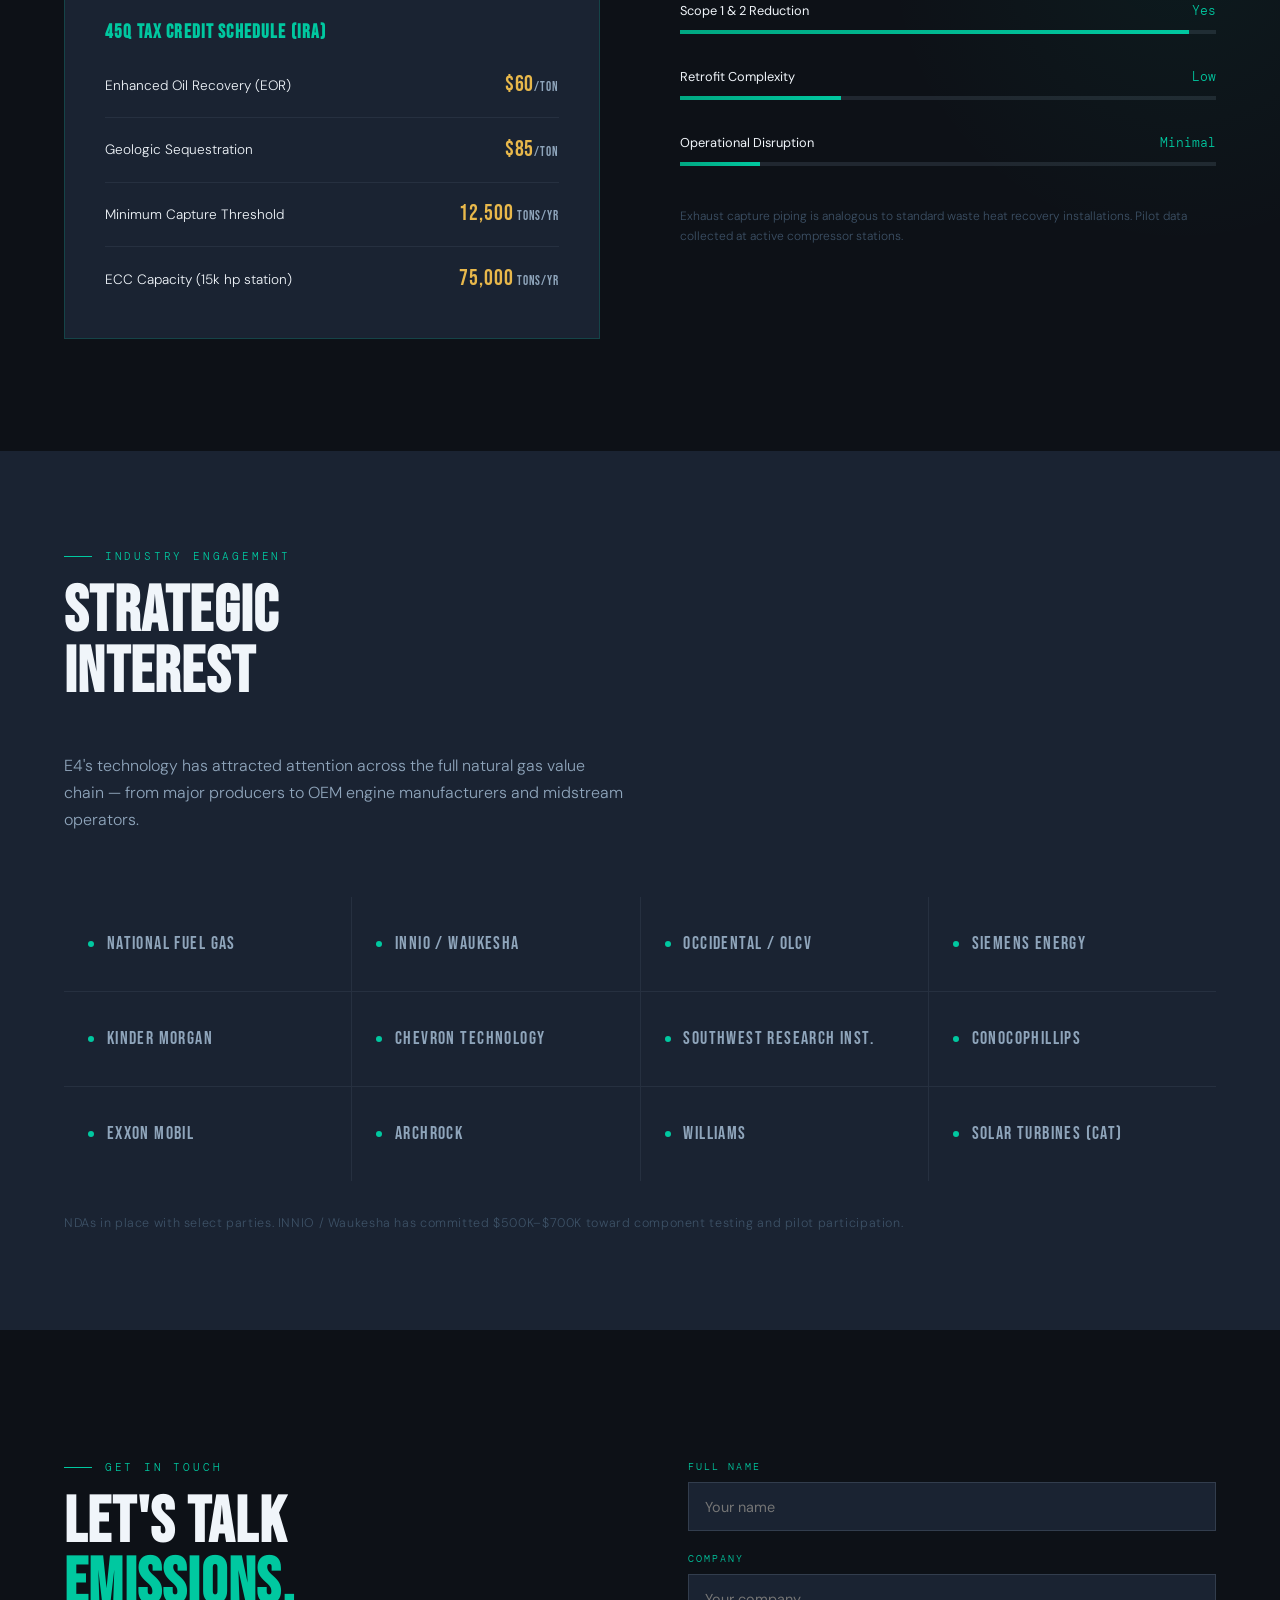
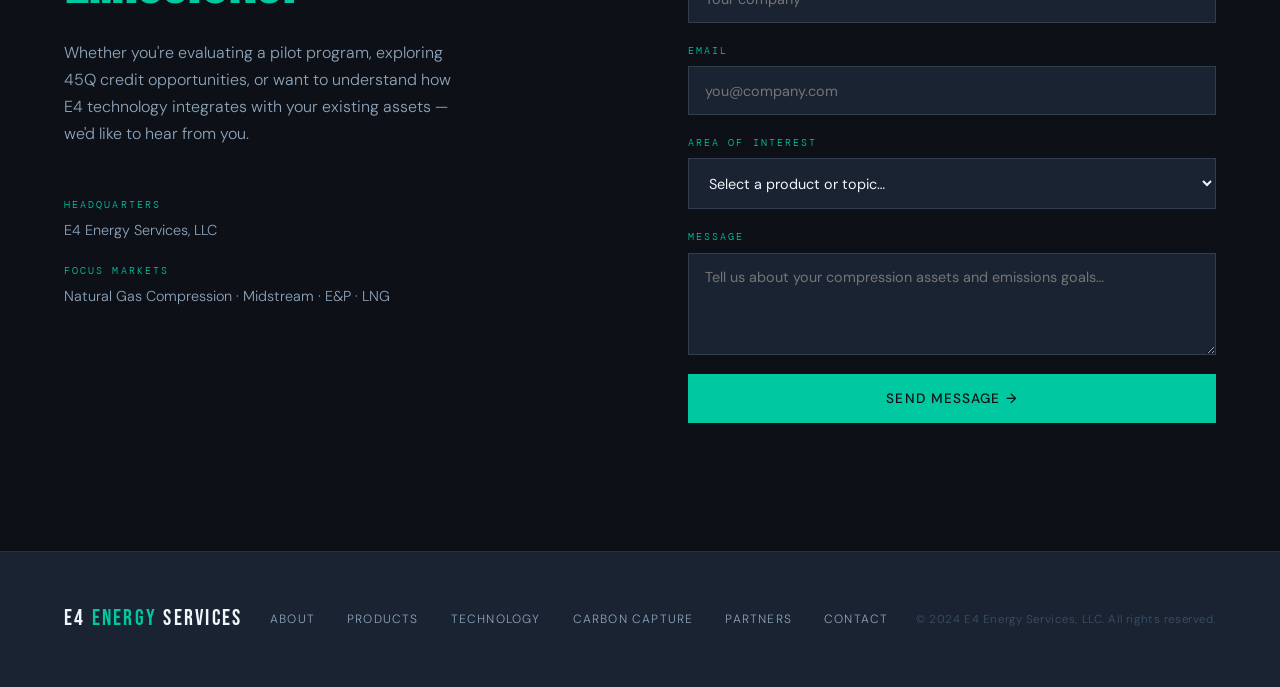
==== commit 8c302be5: "Add files via upload" ====
--- a/index.html
+++ b/index.html
@@ -32,6 +32,7 @@
     font-weight: 300;
     line-height: 1.7;
     overflow-x: hidden;
+    padding-top: 72px;
   }
 
   /* ── NAV ── */
@@ -77,7 +78,7 @@
 
   /* ── HERO ── */
   #hero {
-    min-height: 100vh;
+    min-height: calc(100vh - 72px);
     display: flex; flex-direction: column; justify-content: flex-end;
     padding: 0 4rem 6rem;
     position: relative;
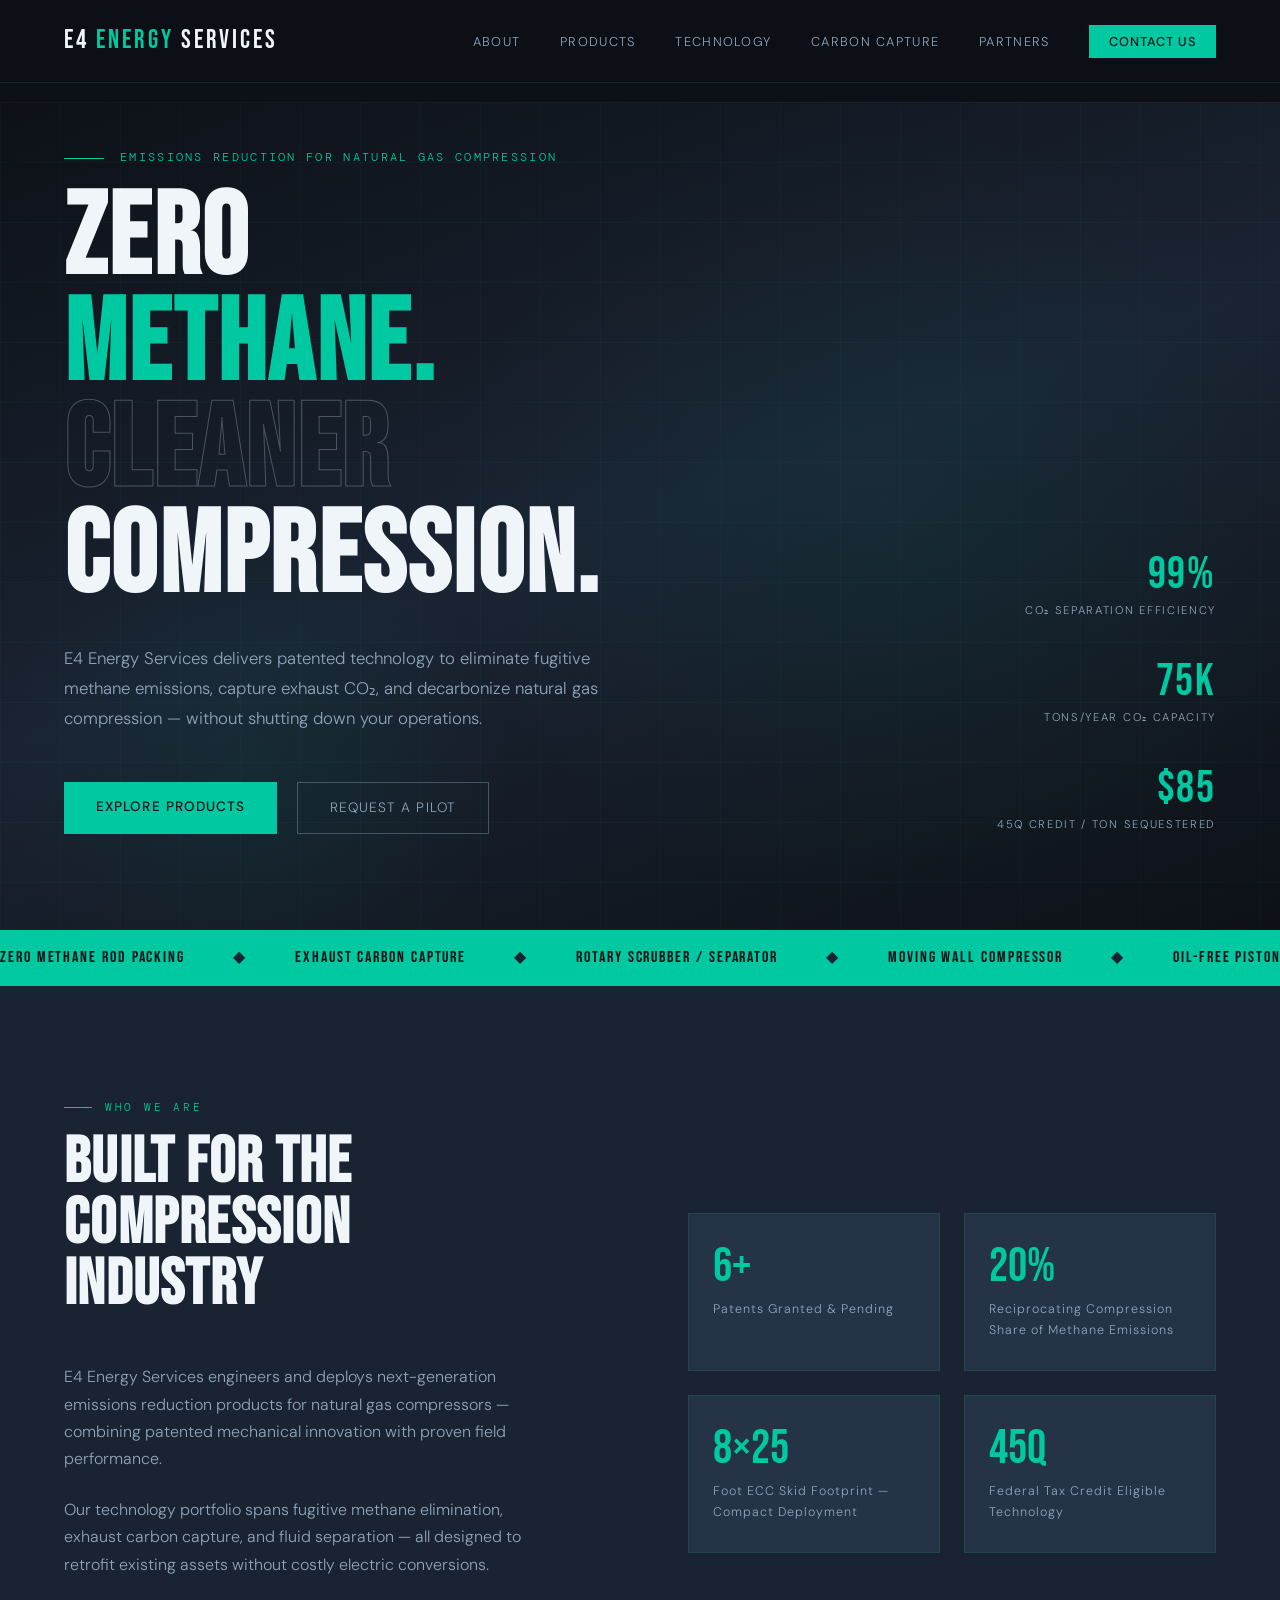
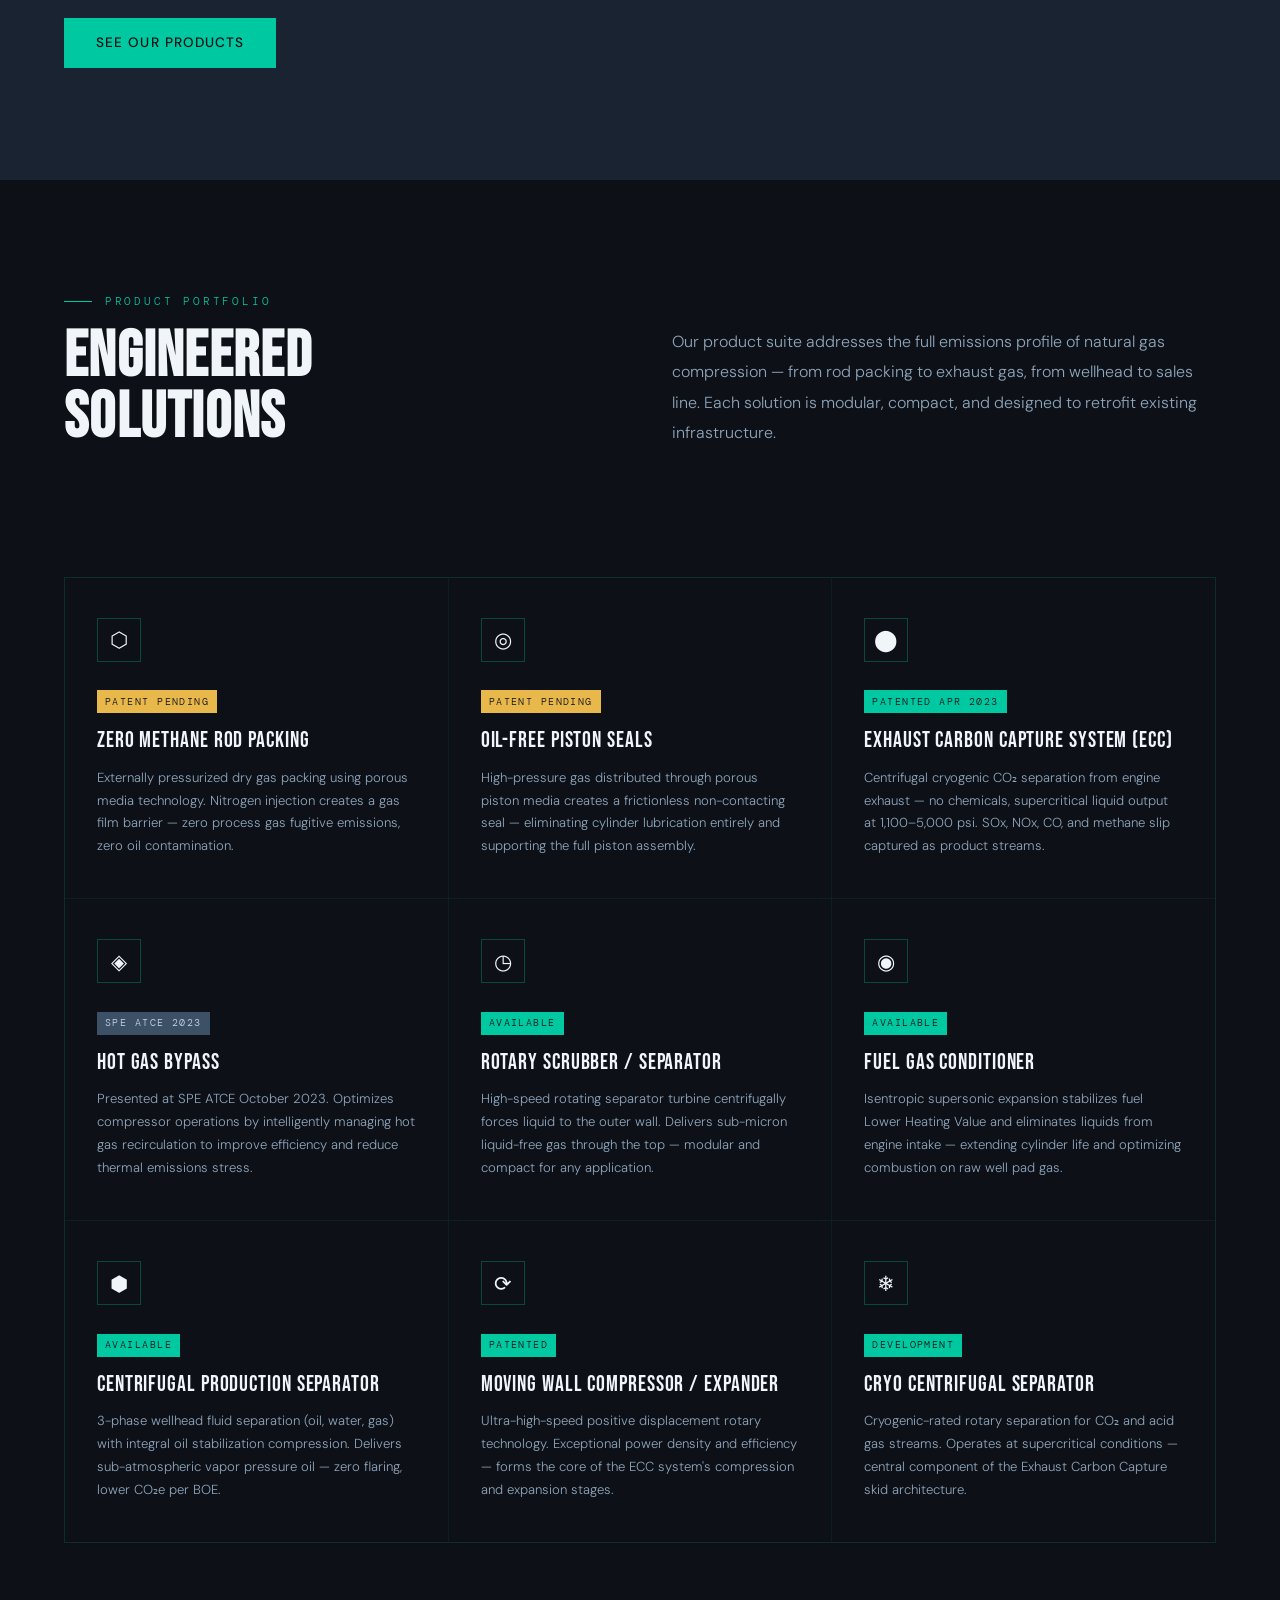
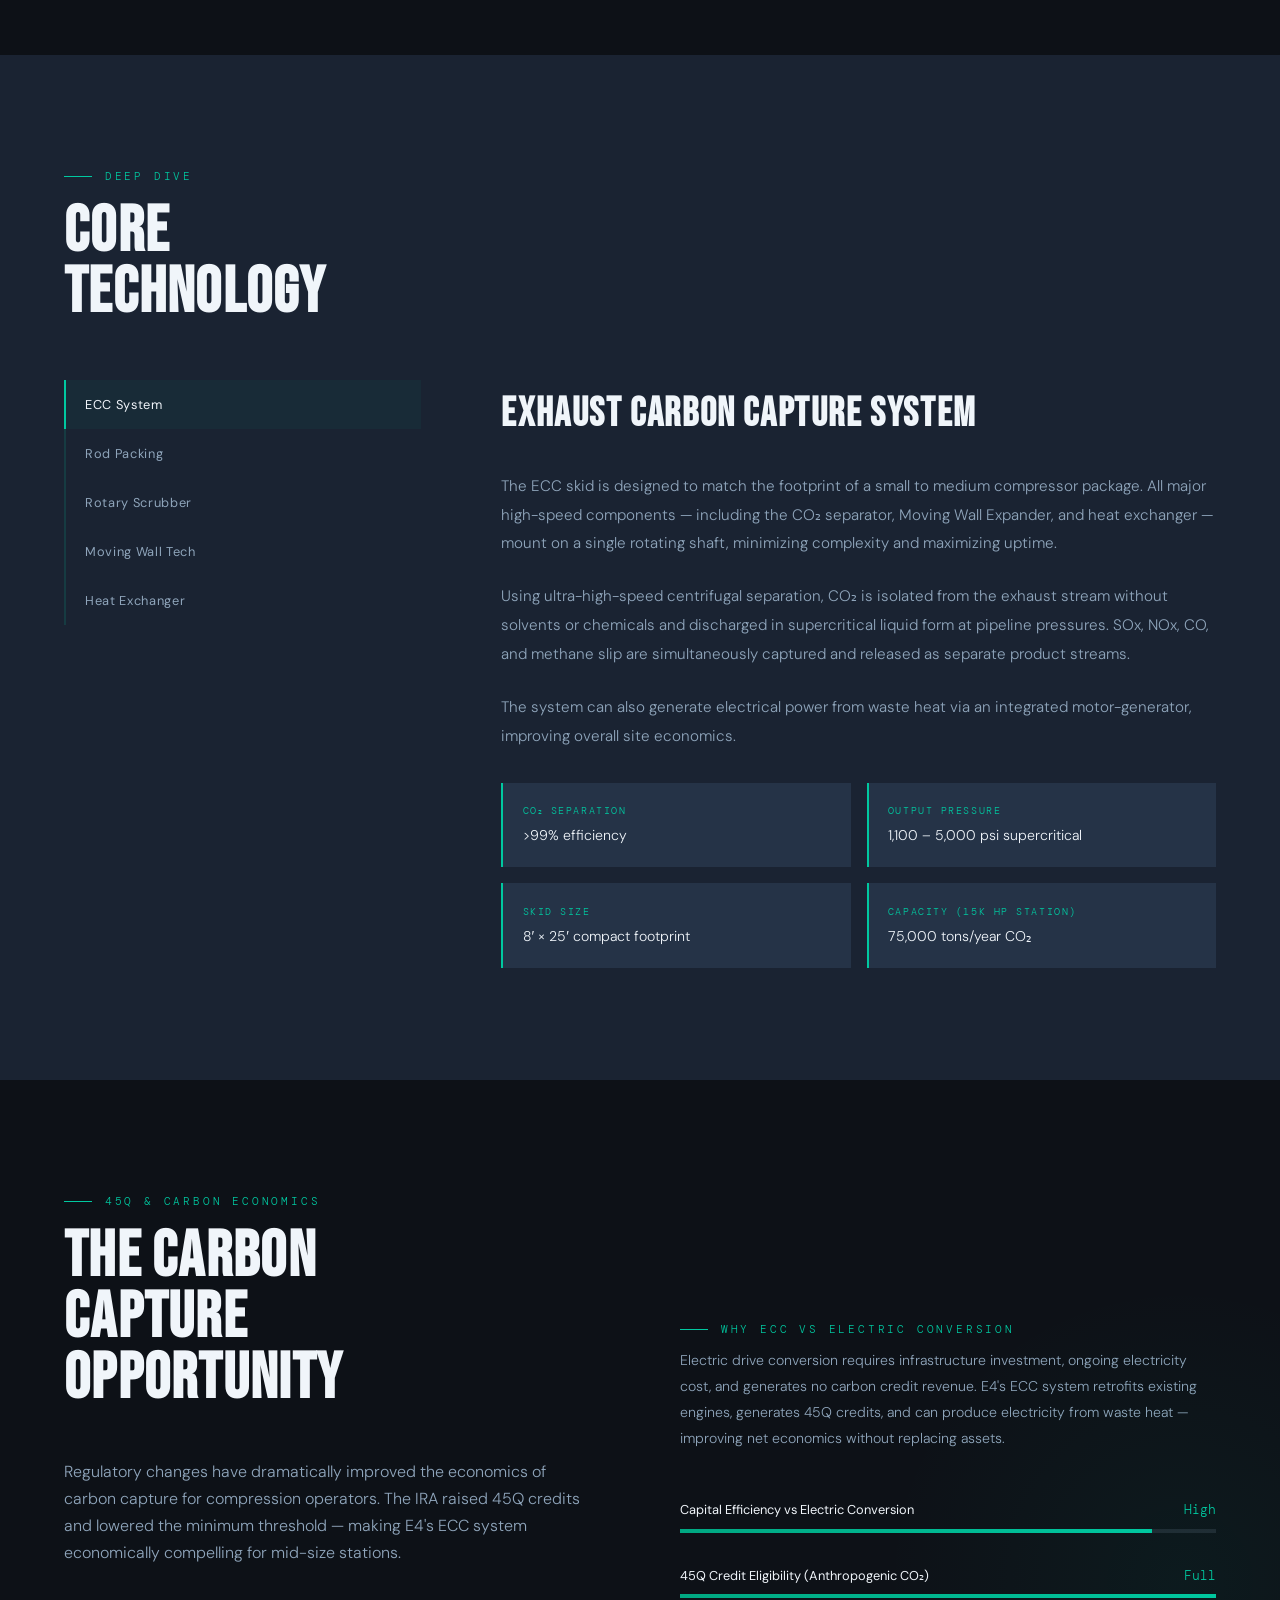
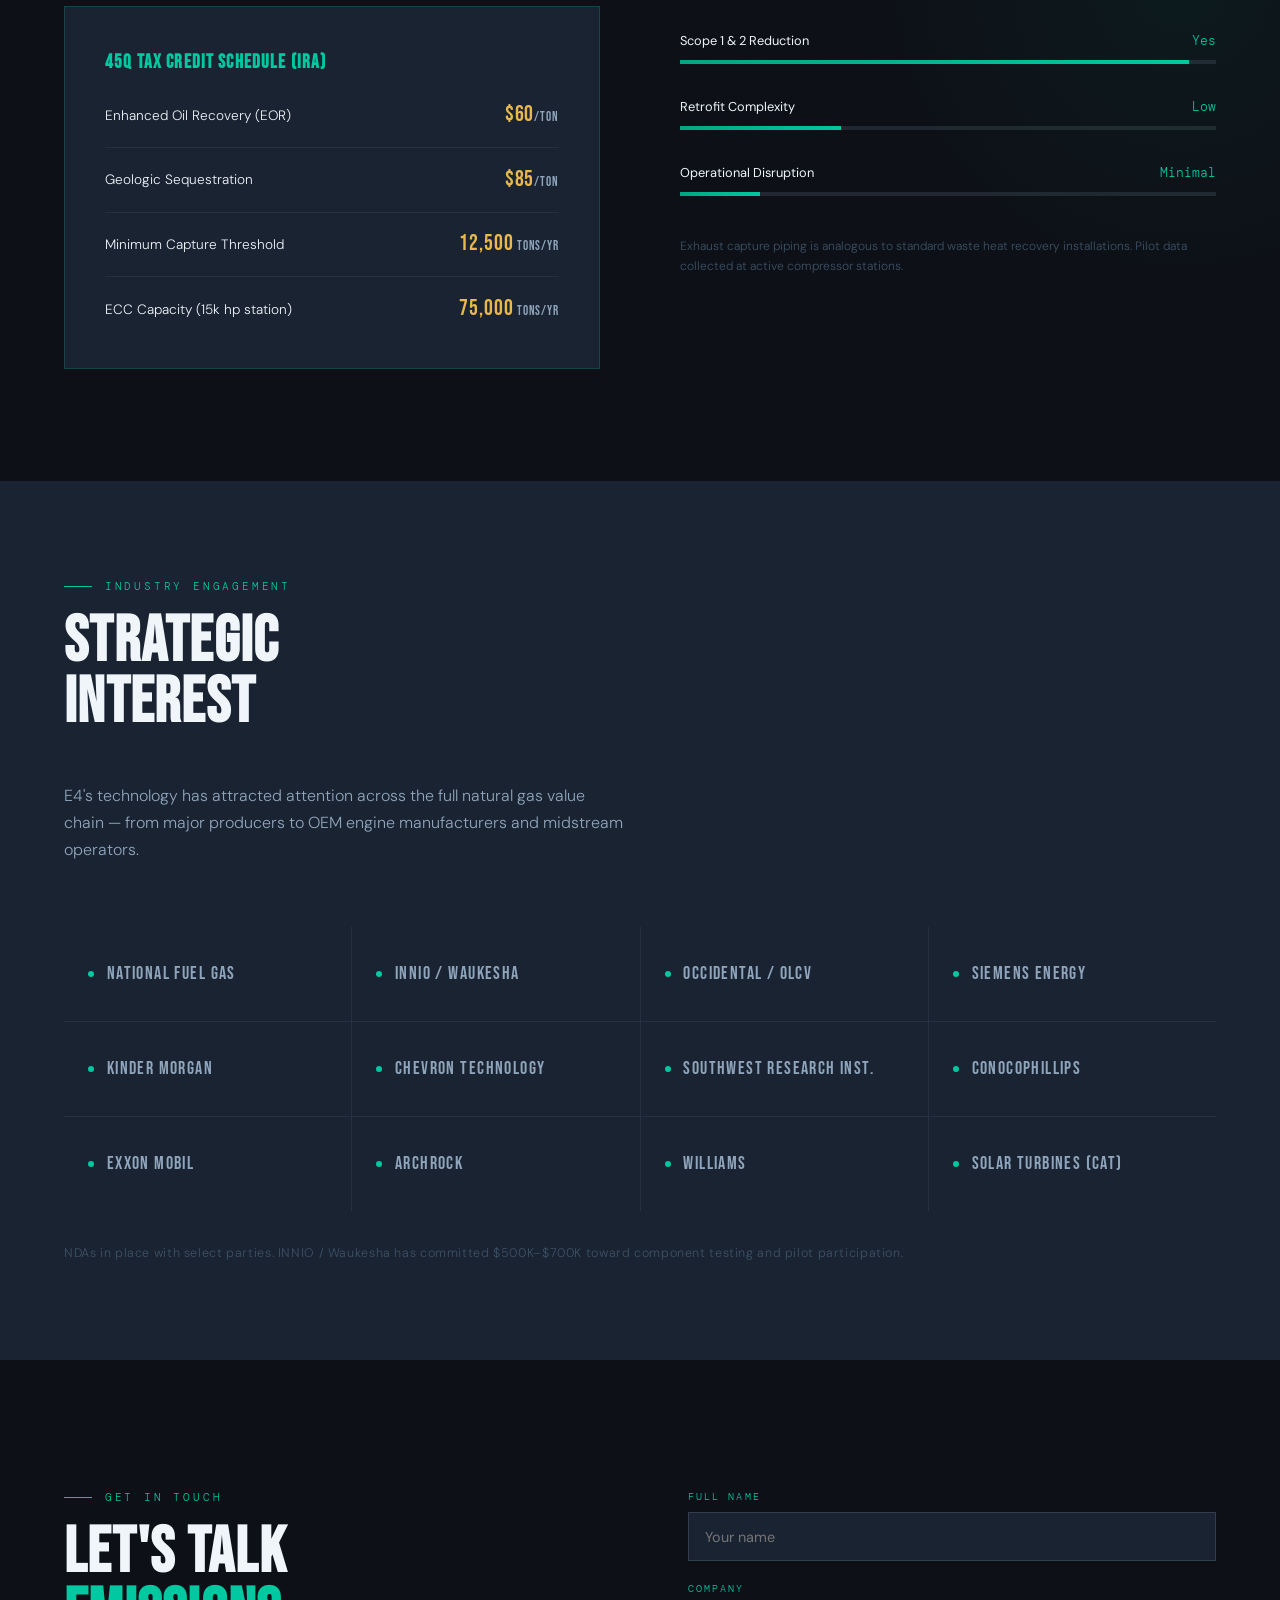
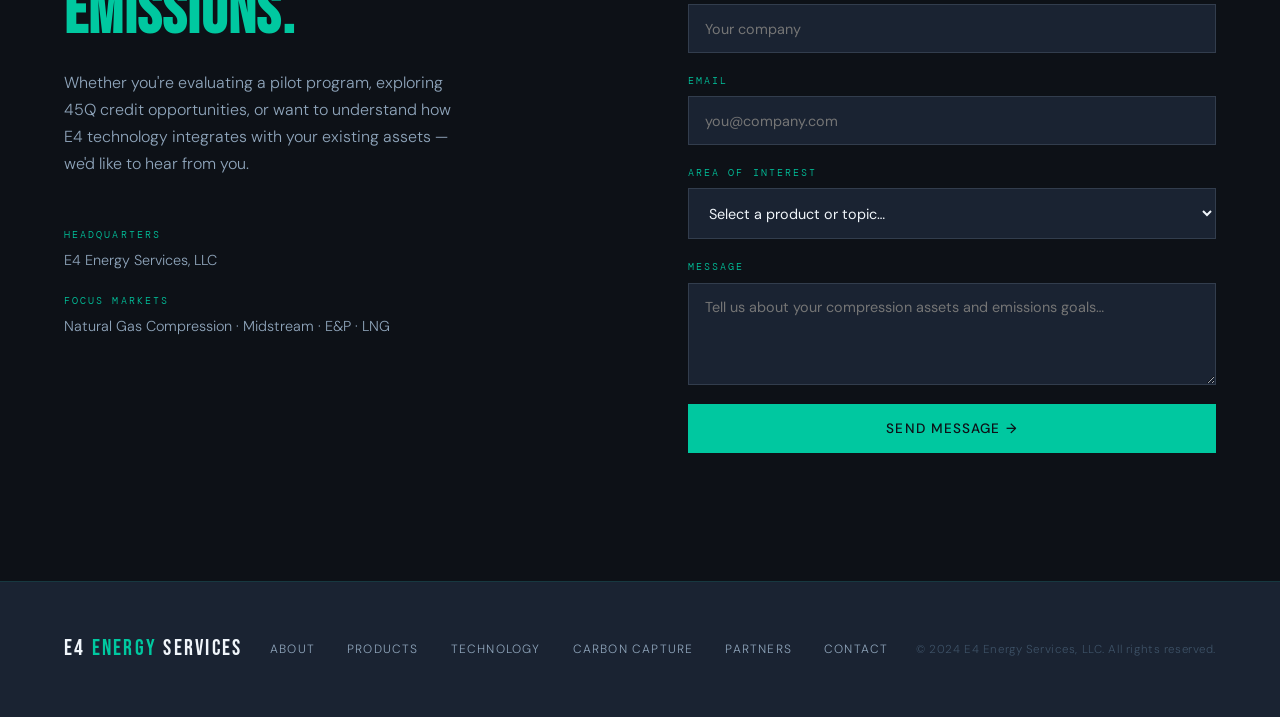
==== commit 7e68d6ef: "Update index.html" ====
--- a/index.html
+++ b/index.html
@@ -32,7 +32,7 @@
     font-weight: 300;
     line-height: 1.7;
     overflow-x: hidden;
-    padding-top: 72px;
+    padding-top: 102px;
   }
 
   /* ── NAV ── */
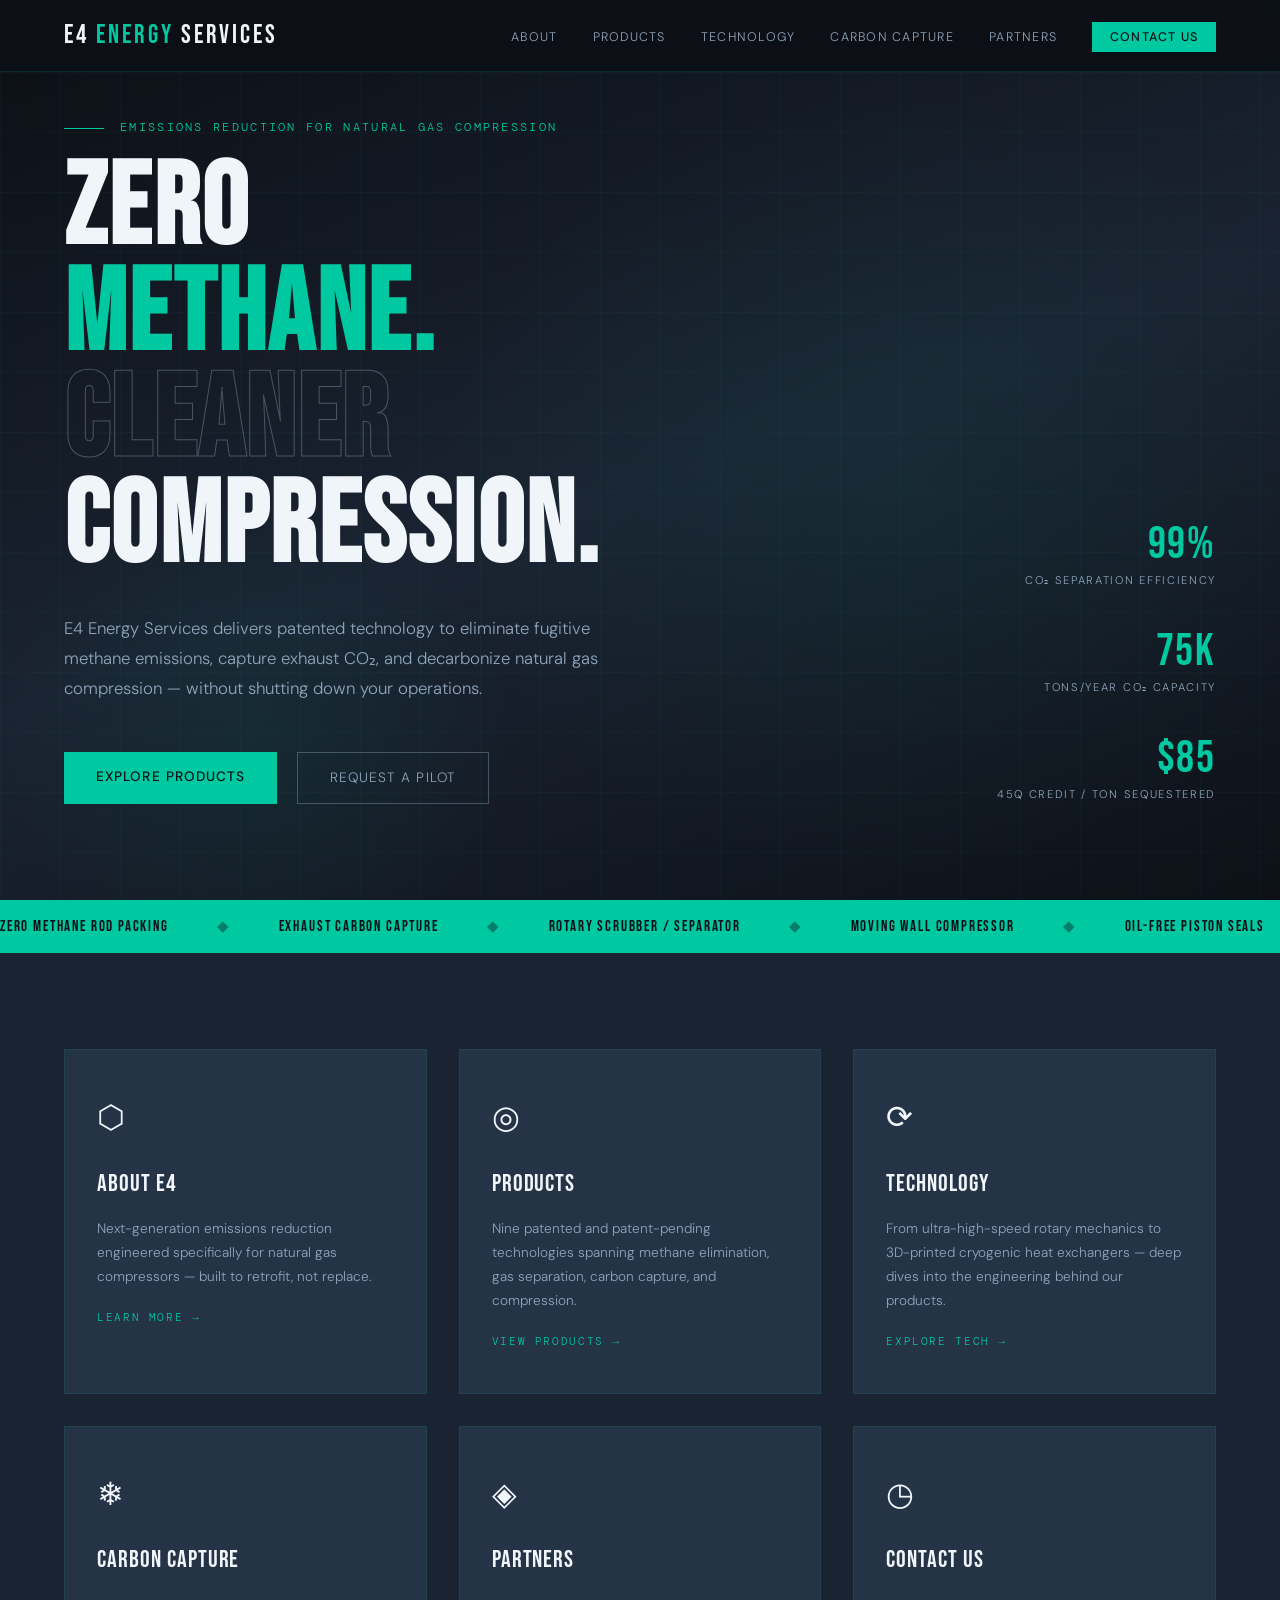
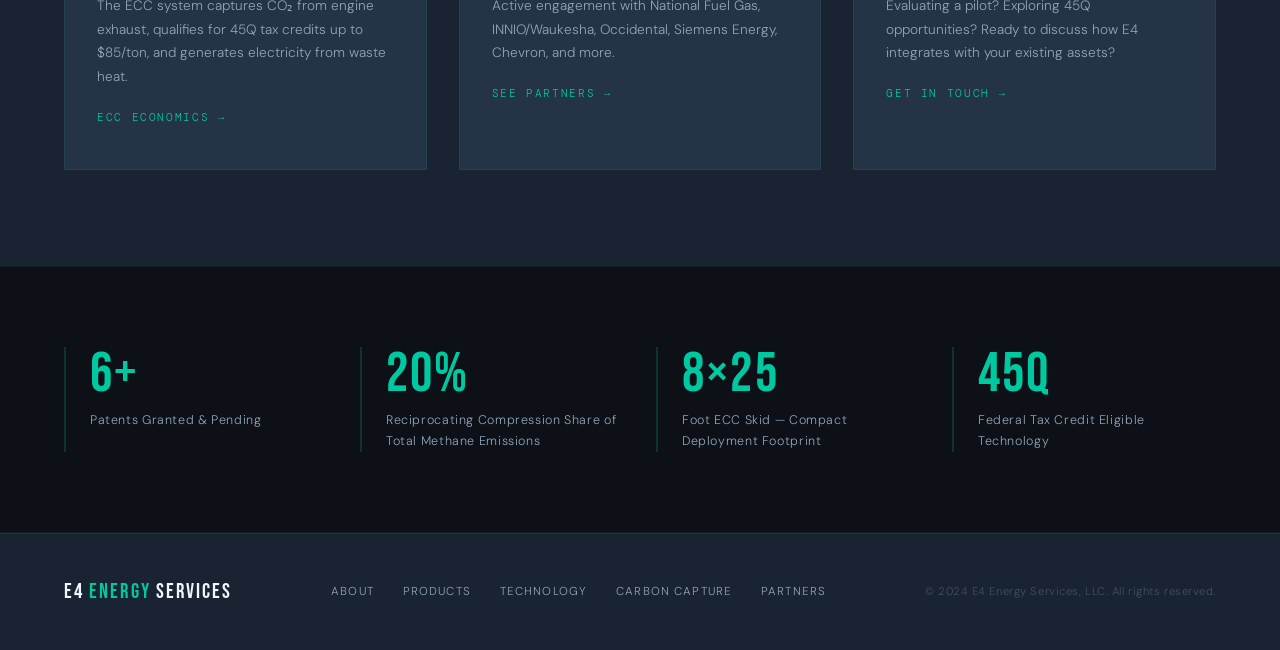
==== commit 5bf68c3b: "Add files via upload" ====
--- a/index.html
+++ b/index.html
@@ -4,87 +4,15 @@
 <meta charset="UTF-8">
 <meta name="viewport" content="width=device-width, initial-scale=1.0">
 <title>E4 Energy Services, LLC</title>
-<link rel="preconnect" href="https://fonts.googleapis.com">
-<link href="https://fonts.googleapis.com/css2?family=Bebas+Neue&family=DM+Sans:ital,wght@0,300;0,400;0,500;1,300&family=DM+Mono:wght@400;500&display=swap" rel="stylesheet">
+<link rel="stylesheet" href="style.css">
 <style>
-  :root {
-    --ink: #0D1117;
-    --steel: #1A2332;
-    --slate: #253347;
-    --mid: #3D5166;
-    --mist: #8FA5BB;
-    --ice: #C8D8E8;
-    --white: #F0F5FA;
-    --accent: #00C8A0;
-    --accent2: #00A882;
-    --gold: #E8B84B;
-    --red: #E84B4B;
-  }
-
-  *, *::before, *::after { box-sizing: border-box; margin: 0; padding: 0; }
-
-  html { scroll-behavior: smooth; }
-
-  body {
-    background: var(--ink);
-    color: var(--white);
-    font-family: 'DM Sans', sans-serif;
-    font-weight: 300;
-    line-height: 1.7;
-    overflow-x: hidden;
-    padding-top: 102px;
-  }
-
-  /* ── NAV ── */
-  nav {
-    position: fixed; top: 0; left: 0; right: 0; z-index: 100;
-    display: flex; align-items: center; justify-content: space-between;
-    padding: 1.2rem 4rem;
-    background: rgba(13,17,23,0.85);
-    backdrop-filter: blur(12px);
-    border-bottom: 1px solid rgba(0,200,160,0.15);
-  }
-
-  .nav-logo {
-    font-family: 'Bebas Neue', sans-serif;
-    font-size: 1.6rem;
-    letter-spacing: 0.12em;
-    color: var(--white);
-  }
-  .nav-logo span { color: var(--accent); }
-
-  .nav-links {
-    display: flex; gap: 2.5rem; list-style: none;
-  }
-  .nav-links a {
-    color: var(--mist);
-    text-decoration: none;
-    font-size: 0.8rem;
-    letter-spacing: 0.1em;
-    text-transform: uppercase;
-    transition: color 0.2s;
-  }
-  .nav-links a:hover { color: var(--accent); }
-
-  .nav-cta {
-    background: var(--accent);
-    color: var(--ink) !important;
-    padding: 0.5rem 1.2rem;
-    font-weight: 500 !important;
-    letter-spacing: 0.08em !important;
-    transition: background 0.2s !important;
-  }
-  .nav-cta:hover { background: var(--accent2) !important; color: var(--ink) !important; }
-
   /* ── HERO ── */
   #hero {
-    min-height: calc(100vh - 72px);
+    min-height: calc(100vh - var(--nav-h));
     display: flex; flex-direction: column; justify-content: flex-end;
     padding: 0 4rem 6rem;
-    position: relative;
-    overflow: hidden;
-  }
-
+    position: relative; overflow: hidden;
+  }
   .hero-bg {
     position: absolute; inset: 0;
     background:
@@ -92,8 +20,6 @@
       radial-gradient(ellipse 40% 60% at 20% 80%, rgba(0,168,130,0.08) 0%, transparent 50%),
       linear-gradient(160deg, #0D1117 0%, #1A2332 50%, #0D1117 100%);
   }
-
-  /* animated grid */
   .hero-grid {
     position: absolute; inset: 0;
     background-image:
@@ -102,103 +28,47 @@
     background-size: 60px 60px;
     animation: gridShift 20s linear infinite;
   }
-  @keyframes gridShift {
-    from { background-position: 0 0; }
-    to { background-position: 60px 60px; }
-  }
-
-  /* floating particles */
+  @keyframes gridShift { from { background-position: 0 0; } to { background-position: 60px 60px; } }
+
   .particles { position: absolute; inset: 0; pointer-events: none; }
   .particle {
-    position: absolute;
-    width: 2px; height: 2px;
-    background: var(--accent);
-    border-radius: 50%;
-    opacity: 0;
-    animation: float var(--d, 8s) var(--delay, 0s) infinite ease-in-out;
-  }
-  @keyframes float {
+    position: absolute; width: 2px; height: 2px;
+    background: var(--accent); border-radius: 50%; opacity: 0;
+    animation: floatP var(--d, 8s) var(--delay, 0s) infinite ease-in-out;
+  }
+  @keyframes floatP {
     0%,100% { opacity: 0; transform: translateY(0) scale(1); }
-    20% { opacity: 0.6; }
-    80% { opacity: 0.3; }
+    20% { opacity: 0.6; } 80% { opacity: 0.3; }
     100% { opacity: 0; transform: translateY(-120px) scale(0.3); }
   }
 
   .hero-tag {
-    font-family: 'DM Mono', monospace;
-    font-size: 0.72rem;
-    letter-spacing: 0.2em;
-    text-transform: uppercase;
-    color: var(--accent);
-    margin-bottom: 1.2rem;
-    position: relative;
+    font-family: 'DM Mono', monospace; font-size: 0.72rem;
+    letter-spacing: 0.2em; text-transform: uppercase; color: var(--accent);
+    margin-bottom: 1.2rem; position: relative;
     display: flex; align-items: center; gap: 1rem;
     animation: fadeUp 0.8s ease 0.2s both;
   }
-  .hero-tag::before {
-    content: '';
-    width: 40px; height: 1px;
-    background: var(--accent);
-  }
+  .hero-tag::before { content: ''; width: 40px; height: 1px; background: var(--accent); }
 
   .hero-h1 {
     font-family: 'Bebas Neue', sans-serif;
     font-size: clamp(4rem, 9vw, 9rem);
-    line-height: 0.92;
-    letter-spacing: 0.02em;
-    position: relative;
+    line-height: 0.92; letter-spacing: 0.02em; position: relative;
     animation: fadeUp 0.8s ease 0.4s both;
   }
   .hero-h1 em { color: var(--accent); font-style: normal; }
-  .hero-h1 .outline {
-    -webkit-text-stroke: 1px rgba(200,216,232,0.3);
-    color: transparent;
-  }
+  .hero-h1 .outline { -webkit-text-stroke: 1px rgba(200,216,232,0.3); color: transparent; }
 
   .hero-sub {
-    max-width: 560px;
-    margin-top: 2rem;
-    font-size: 1.05rem;
-    color: var(--mist);
-    line-height: 1.8;
-    position: relative;
+    max-width: 560px; margin-top: 2rem; font-size: 1.05rem;
+    color: var(--mist); line-height: 1.8; position: relative;
     animation: fadeUp 0.8s ease 0.6s both;
   }
-
   .hero-actions {
-    display: flex; gap: 1.2rem; margin-top: 3rem;
-    position: relative;
+    display: flex; gap: 1.2rem; margin-top: 3rem; position: relative;
     animation: fadeUp 0.8s ease 0.8s both;
   }
-
-  .btn-primary {
-    background: var(--accent);
-    color: var(--ink);
-    padding: 0.85rem 2rem;
-    font-family: 'DM Sans', sans-serif;
-    font-weight: 500;
-    font-size: 0.85rem;
-    letter-spacing: 0.08em;
-    text-transform: uppercase;
-    text-decoration: none;
-    border: none; cursor: pointer;
-    transition: background 0.2s, transform 0.2s;
-  }
-  .btn-primary:hover { background: var(--accent2); transform: translateY(-2px); }
-
-  .btn-ghost {
-    border: 1px solid rgba(143,165,187,0.4);
-    color: var(--mist);
-    padding: 0.85rem 2rem;
-    font-family: 'DM Sans', sans-serif;
-    font-size: 0.85rem;
-    letter-spacing: 0.08em;
-    text-transform: uppercase;
-    text-decoration: none;
-    transition: border-color 0.2s, color 0.2s;
-  }
-  .btn-ghost:hover { border-color: var(--accent); color: var(--accent); }
-
   .hero-stats {
     position: absolute; right: 4rem; bottom: 6rem;
     display: flex; flex-direction: column; gap: 2.5rem;
@@ -206,496 +76,63 @@
   }
   .stat { text-align: right; }
   .stat-num {
-    font-family: 'Bebas Neue', sans-serif;
-    font-size: 2.8rem;
-    line-height: 1;
-    color: var(--accent);
-    letter-spacing: 0.04em;
-  }
-  .stat-label {
-    font-size: 0.7rem;
-    letter-spacing: 0.15em;
-    text-transform: uppercase;
-    color: var(--mist);
-    margin-top: 0.2rem;
-  }
-
-  @keyframes fadeUp { from { opacity: 0; transform: translateY(30px); } to { opacity: 1; transform: translateY(0); } }
-  @keyframes fadeLeft { from { opacity: 0; transform: translateX(30px); } to { opacity: 1; transform: translateX(0); } }
-
-  /* ── SECTION BASE ── */
-  section { padding: 7rem 4rem; }
-
-  .section-label {
-    font-family: 'DM Mono', monospace;
-    font-size: 0.7rem;
-    letter-spacing: 0.25em;
-    text-transform: uppercase;
-    color: var(--accent);
-    margin-bottom: 1rem;
-    display: flex; align-items: center; gap: 0.8rem;
-  }
-  .section-label::before { content: ''; width: 28px; height: 1px; background: var(--accent); }
-
-  .section-h2 {
-    font-family: 'Bebas Neue', sans-serif;
-    font-size: clamp(2.8rem, 5vw, 5rem);
-    line-height: 0.95;
-    letter-spacing: 0.02em;
-    margin-bottom: 3rem;
-  }
-
-  /* ── MARQUEE ── */
-  .marquee-wrap {
-    background: var(--accent);
-    overflow: hidden;
-    padding: 0.9rem 0;
-  }
-  .marquee-track {
-    display: flex; gap: 3rem;
-    animation: marquee 28s linear infinite;
-    white-space: nowrap;
-  }
-  .marquee-track span {
-    font-family: 'Bebas Neue', sans-serif;
-    font-size: 1rem;
-    letter-spacing: 0.12em;
-    color: var(--ink);
-    flex-shrink: 0;
-  }
-  .marquee-dot { color: var(--steel) !important; }
-  @keyframes marquee { from { transform: translateX(0); } to { transform: translateX(-50%); } }
-
-  /* ── ABOUT ── */
-  #about {
-    background: var(--steel);
-    display: grid;
-    grid-template-columns: 1fr 1fr;
-    gap: 6rem;
-    align-items: center;
-    padding: 7rem 4rem;
-  }
-
-  .about-text p {
-    color: var(--mist);
-    font-size: 1rem;
-    margin-bottom: 1.5rem;
-    max-width: 480px;
-  }
-
-  .about-right {
-    display: grid;
-    grid-template-columns: 1fr 1fr;
-    gap: 1.5rem;
-  }
-
-  .about-card {
-    background: var(--slate);
-    border: 1px solid rgba(0,200,160,0.12);
-    padding: 1.8rem 1.5rem;
-    position: relative;
-    overflow: hidden;
-    transition: border-color 0.3s, transform 0.3s;
-  }
-  .about-card::before {
-    content: '';
-    position: absolute; top: 0; left: 0; right: 0;
-    height: 2px;
-    background: var(--accent);
-    transform: scaleX(0);
-    transform-origin: left;
-    transition: transform 0.3s;
-  }
-  .about-card:hover { border-color: rgba(0,200,160,0.35); transform: translateY(-3px); }
-  .about-card:hover::before { transform: scaleX(1); }
-
-  .about-card-num {
-    font-family: 'Bebas Neue', sans-serif;
-    font-size: 3rem;
-    color: var(--accent);
-    line-height: 1;
-    margin-bottom: 0.5rem;
-  }
-  .about-card-label {
-    font-size: 0.78rem;
-    letter-spacing: 0.08em;
-    color: var(--mist);
-  }
-
-  /* ── PRODUCTS ── */
-  #products { background: var(--ink); }
-
-  .products-intro {
-    display: grid; grid-template-columns: 1fr 1fr; gap: 4rem;
-    margin-bottom: 5rem;
-  }
-  .products-intro p { color: var(--mist); line-height: 1.9; }
-
-  .products-grid {
-    display: grid;
-    grid-template-columns: repeat(3, 1fr);
-    gap: 1px;
-    background: rgba(0,200,160,0.08);
-    border: 1px solid rgba(0,200,160,0.08);
-  }
-
-  .product-card {
-    background: var(--ink);
-    padding: 2.5rem 2rem;
-    position: relative;
-    overflow: hidden;
-    transition: background 0.3s;
-    cursor: default;
-  }
-  .product-card::after {
-    content: '';
-    position: absolute; inset: 0;
-    background: linear-gradient(135deg, rgba(0,200,160,0.04) 0%, transparent 60%);
-    opacity: 0;
-    transition: opacity 0.3s;
-  }
-  .product-card:hover { background: var(--steel); }
-  .product-card:hover::after { opacity: 1; }
-
-  .product-icon {
-    width: 44px; height: 44px;
-    border: 1px solid rgba(0,200,160,0.3);
-    display: flex; align-items: center; justify-content: center;
-    margin-bottom: 1.5rem;
-    font-size: 1.3rem;
-  }
-
-  .product-badge {
-    display: inline-block;
-    font-family: 'DM Mono', monospace;
-    font-size: 0.6rem;
-    letter-spacing: 0.15em;
-    text-transform: uppercase;
-    color: var(--ink);
-    background: var(--accent);
-    padding: 0.2rem 0.5rem;
-    margin-bottom: 1rem;
-  }
-  .product-badge.pending { background: var(--gold); }
-  .product-badge.presented { background: var(--mid); color: var(--ice); }
-
-  .product-name {
-    font-family: 'Bebas Neue', sans-serif;
-    font-size: 1.4rem;
-    letter-spacing: 0.04em;
-    margin-bottom: 0.8rem;
-    line-height: 1.1;
-  }
-
-  .product-desc {
-    font-size: 0.82rem;
-    color: var(--mist);
-    line-height: 1.75;
-  }
-
-  /* ── TECHNOLOGY DEEP-DIVE ── */
-  #technology {
-    background: var(--steel);
-    padding: 7rem 4rem;
-  }
-
-  .tech-layout {
-    display: grid;
-    grid-template-columns: 1fr 2fr;
-    gap: 5rem;
-    align-items: start;
-  }
-
-  .tech-nav {
-    position: sticky; top: 7rem;
-    display: flex; flex-direction: column; gap: 0;
-  }
-
-  .tech-nav-item {
-    padding: 1rem 1.2rem;
-    border-left: 2px solid rgba(0,200,160,0.15);
-    cursor: pointer;
-    font-size: 0.8rem;
-    letter-spacing: 0.05em;
-    color: var(--mist);
-    transition: all 0.2s;
-    background: none;
-    border-top: none; border-right: none; border-bottom: none;
-    text-align: left;
-    font-family: 'DM Sans', sans-serif;
-  }
-  .tech-nav-item:hover, .tech-nav-item.active {
-    border-left-color: var(--accent);
-    color: var(--white);
-    background: rgba(0,200,160,0.05);
-  }
-
-  .tech-panels { }
-
-  .tech-panel {
-    display: none;
-    animation: fadeIn 0.4s ease;
-  }
-  .tech-panel.active { display: block; }
-  @keyframes fadeIn { from { opacity: 0; transform: translateY(10px); } to { opacity: 1; transform: translateY(0); } }
-
-  .tech-panel h3 {
-    font-family: 'Bebas Neue', sans-serif;
-    font-size: 2.5rem;
-    letter-spacing: 0.04em;
-    margin-bottom: 1.5rem;
-    color: var(--white);
-  }
-  .tech-panel p {
-    color: var(--mist);
-    line-height: 1.9;
-    margin-bottom: 1.5rem;
-    font-size: 0.95rem;
-  }
-
-  .tech-specs {
-    display: grid; grid-template-columns: 1fr 1fr;
-    gap: 1rem; margin-top: 2rem;
-  }
-  .tech-spec {
-    background: var(--slate);
-    padding: 1.2rem;
-    border-left: 2px solid var(--accent);
-  }
-  .tech-spec-key {
-    font-family: 'DM Mono', monospace;
-    font-size: 0.65rem;
-    letter-spacing: 0.15em;
-    text-transform: uppercase;
-    color: var(--accent);
-    margin-bottom: 0.3rem;
-  }
-  .tech-spec-val {
-    font-size: 0.88rem;
-    color: var(--white);
-  }
-
-  /* ── CARBON CAPTURE ── */
-  #capture {
-    background: var(--ink);
-    padding: 7rem 4rem;
-    position: relative;
-    overflow: hidden;
-  }
-  #capture::before {
-    content: '';
-    position: absolute; right: -200px; top: 50%;
-    transform: translateY(-50%);
-    width: 600px; height: 600px;
-    border-radius: 50%;
-    background: radial-gradient(circle, rgba(0,200,160,0.05) 0%, transparent 70%);
-    pointer-events: none;
-  }
-
-  .capture-grid {
-    display: grid; grid-template-columns: 1fr 1fr; gap: 5rem; align-items: center;
-  }
-
-  .capture-metrics {
-    display: flex; flex-direction: column; gap: 2rem;
-  }
-
-  .metric-bar {
-    position: relative;
-  }
-  .metric-label {
-    display: flex; justify-content: space-between;
-    font-size: 0.8rem;
-    color: var(--mist);
-    margin-bottom: 0.5rem;
-  }
-  .metric-label strong { color: var(--white); font-weight: 400; }
-  .metric-label span { color: var(--accent); font-family: 'DM Mono', monospace; }
-  .metric-track {
-    height: 4px;
-    background: rgba(143,165,187,0.15);
-    position: relative;
-    overflow: hidden;
-  }
-  .metric-fill {
-    height: 100%;
-    background: linear-gradient(90deg, var(--accent2), var(--accent));
-    transform-origin: left;
-    animation: barGrow 1.5s ease 0.5s both;
-  }
-  @keyframes barGrow { from { transform: scaleX(0); } to { transform: scaleX(1); } }
-
-  .credit-callout {
-    background: var(--steel);
-    border: 1px solid rgba(0,200,160,0.2);
-    padding: 2.5rem;
-    margin-top: 2.5rem;
-  }
-  .credit-callout h4 {
-    font-family: 'Bebas Neue', sans-serif;
-    font-size: 1.2rem;
-    letter-spacing: 0.06em;
-    color: var(--accent);
-    margin-bottom: 1rem;
-  }
-  .credit-rows { display: flex; flex-direction: column; gap: 0.8rem; }
-  .credit-row {
-    display: flex; justify-content: space-between; align-items: center;
-    padding-bottom: 0.8rem;
-    border-bottom: 1px solid rgba(143,165,187,0.1);
-    font-size: 0.85rem;
-  }
-  .credit-row:last-child { border-bottom: none; padding-bottom: 0; }
-  .credit-row .val {
-    font-family: 'Bebas Neue', sans-serif;
-    font-size: 1.4rem;
-    color: var(--gold);
-    letter-spacing: 0.04em;
-  }
-
-  /* ── PARTNERS ── */
-  #partners {
+    font-family: 'Bebas Neue', sans-serif; font-size: 2.8rem;
+    line-height: 1; color: var(--accent); letter-spacing: 0.04em;
+  }
+  .stat-label { font-size: 0.7rem; letter-spacing: 0.15em; text-transform: uppercase; color: var(--mist); margin-top: 0.2rem; }
+
+  /* ── HOME OVERVIEW CARDS ── */
+  .overview {
     background: var(--steel);
     padding: 6rem 4rem;
-  }
-
-  .partners-intro { max-width: 560px; margin-bottom: 4rem; }
-  .partners-intro p { color: var(--mist); }
-
-  .partners-grid {
-    display: grid;
-    grid-template-columns: repeat(4, 1fr);
-    gap: 1px;
-    background: rgba(143,165,187,0.1);
-  }
-
-  .partner-cell {
-    background: var(--steel);
-    padding: 2rem 1.5rem;
-    display: flex; align-items: center; justify-content: flex-start;
-    transition: background 0.2s;
-  }
-  .partner-cell:hover { background: var(--slate); }
-
-  .partner-name {
-    font-family: 'Bebas Neue', sans-serif;
-    font-size: 1.1rem;
-    letter-spacing: 0.08em;
-    color: var(--mist);
-    transition: color 0.2s;
-  }
-  .partner-cell:hover .partner-name { color: var(--white); }
-
-  .partner-dot {
-    width: 6px; height: 6px;
-    border-radius: 50%;
-    background: var(--accent);
-    margin-right: 0.8rem;
-    flex-shrink: 0;
-  }
-
-  /* ── CONTACT ── */
-  #contact {
+    display: grid; grid-template-columns: 1fr 1fr 1fr; gap: 2rem;
+  }
+  .overview-card {
+    background: var(--slate);
+    border: 1px solid rgba(0,200,160,0.1);
+    padding: 2.5rem 2rem;
+    position: relative; overflow: hidden;
+    transition: border-color 0.3s, transform 0.3s;
+    text-decoration: none; color: inherit; display: block;
+  }
+  .overview-card::before {
+    content: ''; position: absolute; top: 0; left: 0; right: 0;
+    height: 2px; background: var(--accent);
+    transform: scaleX(0); transform-origin: left; transition: transform 0.3s;
+  }
+  .overview-card:hover { border-color: rgba(0,200,160,0.35); transform: translateY(-4px); }
+  .overview-card:hover::before { transform: scaleX(1); }
+  .oc-icon { font-size: 2rem; margin-bottom: 1.2rem; }
+  .oc-title {
+    font-family: 'Bebas Neue', sans-serif; font-size: 1.5rem;
+    letter-spacing: 0.04em; margin-bottom: 0.8rem;
+  }
+  .oc-desc { font-size: 0.85rem; color: var(--mist); line-height: 1.75; }
+  .oc-link {
+    display: inline-block; margin-top: 1.2rem;
+    font-family: 'DM Mono', monospace; font-size: 0.68rem;
+    letter-spacing: 0.15em; text-transform: uppercase; color: var(--accent);
+  }
+
+  /* ── STATS BAND ── */
+  .stats-band {
     background: var(--ink);
-    padding: 8rem 4rem;
-    display: grid;
-    grid-template-columns: 1fr 1fr;
-    gap: 6rem;
-    align-items: start;
-  }
-
-  .contact-left h2 {
-    font-family: 'Bebas Neue', sans-serif;
-    font-size: clamp(3rem, 5vw, 5rem);
-    line-height: 0.95;
-    letter-spacing: 0.02em;
-    margin-bottom: 1.5rem;
-  }
-  .contact-left h2 em { color: var(--accent); font-style: normal; }
-  .contact-left p { color: var(--mist); max-width: 400px; }
-
-  .contact-form { display: flex; flex-direction: column; gap: 1.2rem; }
-
-  .form-group { display: flex; flex-direction: column; gap: 0.4rem; }
-  .form-group label {
-    font-family: 'DM Mono', monospace;
-    font-size: 0.65rem;
-    letter-spacing: 0.2em;
-    text-transform: uppercase;
-    color: var(--accent);
-  }
-  .form-group input, .form-group textarea, .form-group select {
-    background: var(--steel);
-    border: 1px solid rgba(143,165,187,0.2);
-    color: var(--white);
-    padding: 0.9rem 1rem;
-    font-family: 'DM Sans', sans-serif;
-    font-size: 0.9rem;
-    outline: none;
-    transition: border-color 0.2s;
-    resize: vertical;
-  }
-  .form-group input:focus, .form-group textarea:focus, .form-group select:focus {
-    border-color: var(--accent);
-  }
-  .form-group select option { background: var(--steel); }
-
-  /* ── FOOTER ── */
-  footer {
-    background: var(--steel);
-    border-top: 1px solid rgba(0,200,160,0.12);
-    padding: 3rem 4rem;
-    display: flex; justify-content: space-between; align-items: center;
-  }
-
-  .footer-logo {
-    font-family: 'Bebas Neue', sans-serif;
-    font-size: 1.4rem;
-    letter-spacing: 0.1em;
-    color: var(--white);
-  }
-  .footer-logo span { color: var(--accent); }
-
-  .footer-links { display: flex; gap: 2rem; }
-  .footer-links a {
-    font-size: 0.75rem;
-    letter-spacing: 0.1em;
-    text-transform: uppercase;
-    color: var(--mist);
-    text-decoration: none;
-    transition: color 0.2s;
-  }
-  .footer-links a:hover { color: var(--accent); }
-
-  .footer-copy {
-    font-size: 0.72rem;
-    color: var(--mid);
-    letter-spacing: 0.05em;
-  }
-
-  /* scrollbar */
-  ::-webkit-scrollbar { width: 6px; }
-  ::-webkit-scrollbar-track { background: var(--ink); }
-  ::-webkit-scrollbar-thumb { background: var(--mid); }
-  ::-webkit-scrollbar-thumb:hover { background: var(--accent); }
+    padding: 5rem 4rem;
+    display: grid; grid-template-columns: repeat(4, 1fr);
+    gap: 2rem;
+    border-top: 1px solid rgba(0,200,160,0.08);
+    border-bottom: 1px solid rgba(0,200,160,0.08);
+  }
+  .band-stat { border-left: 2px solid rgba(0,200,160,0.2); padding-left: 1.5rem; }
+  .band-num {
+    font-family: 'Bebas Neue', sans-serif; font-size: 3.5rem;
+    color: var(--accent); line-height: 1; letter-spacing: 0.04em;
+  }
+  .band-label { font-size: 0.78rem; color: var(--mist); margin-top: 0.4rem; letter-spacing: 0.05em; }
 </style>
 </head>
 <body>
 
-<!-- NAV -->
-<nav>
-  <div class="nav-logo">E4 <span>ENERGY</span> SERVICES</div>
-  <ul class="nav-links">
-    <li><a href="#about">About</a></li>
-    <li><a href="#products">Products</a></li>
-    <li><a href="#technology">Technology</a></li>
-    <li><a href="#capture">Carbon Capture</a></li>
-    <li><a href="#partners">Partners</a></li>
-    <li><a href="#contact" class="nav-cta">Contact Us</a></li>
-  </ul>
-</nav>
-
-<!-- HERO -->
 <section id="hero">
   <div class="hero-bg"></div>
   <div class="hero-grid"></div>
@@ -712,29 +149,19 @@
     E4 Energy Services delivers patented technology to eliminate fugitive methane emissions, capture exhaust CO₂, and decarbonize natural gas compression — without shutting down your operations.
   </p>
   <div class="hero-actions">
-    <a href="#products" class="btn-primary">Explore Products</a>
-    <a href="#contact" class="btn-ghost">Request a Pilot</a>
+    <a href="products.html" class="btn-primary">Explore Products</a>
+    <a href="contact.html" class="btn-ghost">Request a Pilot</a>
   </div>
-
   <div class="hero-stats">
-    <div class="stat">
-      <div class="stat-num">99%</div>
-      <div class="stat-label">CO₂ Separation Efficiency</div>
-    </div>
-    <div class="stat">
-      <div class="stat-num">75K</div>
-      <div class="stat-label">Tons/Year CO₂ Capacity</div>
-    </div>
-    <div class="stat">
-      <div class="stat-num">$85</div>
-      <div class="stat-label">45Q Credit / Ton Sequestered</div>
-    </div>
+    <div class="stat"><div class="stat-num">99%</div><div class="stat-label">CO₂ Separation Efficiency</div></div>
+    <div class="stat"><div class="stat-num">75K</div><div class="stat-label">Tons/Year CO₂ Capacity</div></div>
+    <div class="stat"><div class="stat-num">$85</div><div class="stat-label">45Q Credit / Ton Sequestered</div></div>
   </div>
 </section>
 
 <!-- MARQUEE -->
 <div class="marquee-wrap">
-  <div class="marquee-track" id="marquee">
+  <div class="marquee-track">
     <span>Zero Methane Rod Packing</span><span class="marquee-dot">◆</span>
     <span>Exhaust Carbon Capture</span><span class="marquee-dot">◆</span>
     <span>Rotary Scrubber / Separator</span><span class="marquee-dot">◆</span>
@@ -743,7 +170,6 @@
     <span>Fuel Gas Conditioner</span><span class="marquee-dot">◆</span>
     <span>Centrifugal Production Separator</span><span class="marquee-dot">◆</span>
     <span>Cryo CO₂ Separator</span><span class="marquee-dot">◆</span>
-    <!-- duplicate for seamless loop -->
     <span>Zero Methane Rod Packing</span><span class="marquee-dot">◆</span>
     <span>Exhaust Carbon Capture</span><span class="marquee-dot">◆</span>
     <span>Rotary Scrubber / Separator</span><span class="marquee-dot">◆</span>
@@ -755,449 +181,64 @@
   </div>
 </div>
 
-<!-- ABOUT -->
-<section id="about">
-  <div class="about-text">
-    <div class="section-label">Who We Are</div>
-    <h2 class="section-h2">BUILT FOR THE<br>COMPRESSION<br>INDUSTRY</h2>
-    <p>E4 Energy Services engineers and deploys next-generation emissions reduction products for natural gas compressors — combining patented mechanical innovation with proven field performance.</p>
-    <p>Our technology portfolio spans fugitive methane elimination, exhaust carbon capture, and fluid separation — all designed to retrofit existing assets without costly electric conversions.</p>
-    <a href="#products" class="btn-primary" style="margin-top:1rem; display:inline-block;">See Our Products</a>
-  </div>
-  <div class="about-right">
-    <div class="about-card">
-      <div class="about-card-num">6+</div>
-      <div class="about-card-label">Patents Granted &amp; Pending</div>
-    </div>
-    <div class="about-card">
-      <div class="about-card-num">20%</div>
-      <div class="about-card-label">Reciprocating Compression Share of Methane Emissions</div>
-    </div>
-    <div class="about-card">
-      <div class="about-card-num">8×25</div>
-      <div class="about-card-label">Foot ECC Skid Footprint — Compact Deployment</div>
-    </div>
-    <div class="about-card">
-      <div class="about-card-num">45Q</div>
-      <div class="about-card-label">Federal Tax Credit Eligible Technology</div>
-    </div>
-  </div>
-</section>
-
-<!-- PRODUCTS -->
-<section id="products">
-  <div class="section-label">Product Portfolio</div>
-  <div class="products-intro">
-    <h2 class="section-h2">ENGINEERED<br>SOLUTIONS</h2>
-    <div>
-      <p style="color:var(--mist); line-height:1.9;">Our product suite addresses the full emissions profile of natural gas compression — from rod packing to exhaust gas, from wellhead to sales line. Each solution is modular, compact, and designed to retrofit existing infrastructure.</p>
-    </div>
-  </div>
-  <div class="products-grid">
-
-    <div class="product-card">
-      <div class="product-icon">⬡</div>
-      <div class="product-badge pending">Patent Pending</div>
-      <div class="product-name">Zero Methane Rod Packing</div>
-      <p class="product-desc">Externally pressurized dry gas packing using porous media technology. Nitrogen injection creates a gas film barrier — zero process gas fugitive emissions, zero oil contamination.</p>
-    </div>
-
-    <div class="product-card">
-      <div class="product-icon">◎</div>
-      <div class="product-badge pending">Patent Pending</div>
-      <div class="product-name">Oil-Free Piston Seals</div>
-      <p class="product-desc">High-pressure gas distributed through porous piston media creates a frictionless non-contacting seal — eliminating cylinder lubrication entirely and supporting the full piston assembly.</p>
-    </div>
-
-    <div class="product-card">
-      <div class="product-icon">⬤</div>
-      <div class="product-badge">Patented Apr 2023</div>
-      <div class="product-name">Exhaust Carbon Capture System (ECC)</div>
-      <p class="product-desc">Centrifugal cryogenic CO₂ separation from engine exhaust — no chemicals, supercritical liquid output at 1,100–5,000 psi. SOx, NOx, CO, and methane slip captured as product streams.</p>
-    </div>
-
-    <div class="product-card">
-      <div class="product-icon">◈</div>
-      <div class="product-badge presented">SPE ATCE 2023</div>
-      <div class="product-name">Hot Gas Bypass</div>
-      <p class="product-desc">Presented at SPE ATCE October 2023. Optimizes compressor operations by intelligently managing hot gas recirculation to improve efficiency and reduce thermal emissions stress.</p>
-    </div>
-
-    <div class="product-card">
-      <div class="product-icon">◷</div>
-      <div class="product-badge">Available</div>
-      <div class="product-name">Rotary Scrubber / Separator</div>
-      <p class="product-desc">High-speed rotating separator turbine centrifugally forces liquid to the outer wall. Delivers sub-micron liquid-free gas through the top — modular and compact for any application.</p>
-    </div>
-
-    <div class="product-card">
-      <div class="product-icon">◉</div>
-      <div class="product-badge">Available</div>
-      <div class="product-name">Fuel Gas Conditioner</div>
-      <p class="product-desc">Isentropic supersonic expansion stabilizes fuel Lower Heating Value and eliminates liquids from engine intake — extending cylinder life and optimizing combustion on raw well pad gas.</p>
-    </div>
-
-    <div class="product-card">
-      <div class="product-icon">⬢</div>
-      <div class="product-badge">Available</div>
-      <div class="product-name">Centrifugal Production Separator</div>
-      <p class="product-desc">3-phase wellhead fluid separation (oil, water, gas) with integral oil stabilization compression. Delivers sub-atmospheric vapor pressure oil — zero flaring, lower CO₂e per BOE.</p>
-    </div>
-
-    <div class="product-card">
-      <div class="product-icon">⟳</div>
-      <div class="product-badge">Patented</div>
-      <div class="product-name">Moving Wall Compressor / Expander</div>
-      <p class="product-desc">Ultra-high-speed positive displacement rotary technology. Exceptional power density and efficiency — forms the core of the ECC system's compression and expansion stages.</p>
-    </div>
-
-    <div class="product-card">
-      <div class="product-icon">❄</div>
-      <div class="product-badge">Development</div>
-      <div class="product-name">Cryo Centrifugal Separator</div>
-      <p class="product-desc">Cryogenic-rated rotary separation for CO₂ and acid gas streams. Operates at supercritical conditions — central component of the Exhaust Carbon Capture skid architecture.</p>
-    </div>
-
-  </div>
-</section>
-
-<!-- TECHNOLOGY -->
-<section id="technology">
-  <div class="section-label">Deep Dive</div>
-  <h2 class="section-h2" style="margin-bottom:3.5rem;">CORE<br>TECHNOLOGY</h2>
-  <div class="tech-layout">
-    <div class="tech-nav">
-      <button class="tech-nav-item active" onclick="showPanel('ecc')">ECC System</button>
-      <button class="tech-nav-item" onclick="showPanel('packing')">Rod Packing</button>
-      <button class="tech-nav-item" onclick="showPanel('scrubber')">Rotary Scrubber</button>
-      <button class="tech-nav-item" onclick="showPanel('mwc')">Moving Wall Tech</button>
-      <button class="tech-nav-item" onclick="showPanel('hx')">Heat Exchanger</button>
-    </div>
-    <div class="tech-panels">
-
-      <div class="tech-panel active" id="panel-ecc">
-        <h3>Exhaust Carbon Capture System</h3>
-        <p>The ECC skid is designed to match the footprint of a small to medium compressor package. All major high-speed components — including the CO₂ separator, Moving Wall Expander, and heat exchanger — mount on a single rotating shaft, minimizing complexity and maximizing uptime.</p>
-        <p>Using ultra-high-speed centrifugal separation, CO₂ is isolated from the exhaust stream without solvents or chemicals and discharged in supercritical liquid form at pipeline pressures. SOx, NOx, CO, and methane slip are simultaneously captured and released as separate product streams.</p>
-        <p>The system can also generate electrical power from waste heat via an integrated motor-generator, improving overall site economics.</p>
-        <div class="tech-specs">
-          <div class="tech-spec">
-            <div class="tech-spec-key">CO₂ Separation</div>
-            <div class="tech-spec-val">&gt;99% efficiency</div>
-          </div>
-          <div class="tech-spec">
-            <div class="tech-spec-key">Output Pressure</div>
-            <div class="tech-spec-val">1,100 – 5,000 psi supercritical</div>
-          </div>
-          <div class="tech-spec">
-            <div class="tech-spec-key">Skid Size</div>
-            <div class="tech-spec-val">8′ × 25′ compact footprint</div>
-          </div>
-          <div class="tech-spec">
-            <div class="tech-spec-key">Capacity (15k hp station)</div>
-            <div class="tech-spec-val">75,000 tons/year CO₂</div>
-          </div>
-        </div>
-      </div>
-
-      <div class="tech-panel" id="panel-packing">
-        <h3>Zero Methane Rod Packing</h3>
-        <p>Reciprocating compression is responsible for nearly 20% of total methane emissions in the oil and gas sector. Newly installed conventional rod packing can leak up to 60 CFH of process gas; worn packing exceeds 900 CFH. E4's solution eliminates this entirely.</p>
-        <p>High-pressure nitrogen is injected into two separate porous media packings that encapsulate the rod. A microscopic gas film forms between the rod surface and the media — only pure nitrogen escapes to atmosphere. On shutdown, the packing forms a tight, leak-free mechanical seal with no process gas release.</p>
-        <p>The complementary Oil-Free Piston Seals distribute high-pressure gas through porous media on the piston, creating a frictionless non-contacting interface that eliminates cylinder oil lubrication entirely.</p>
-        <div class="tech-specs">
-          <div class="tech-spec">
-            <div class="tech-spec-key">Fugitive Emissions</div>
-            <div class="tech-spec-val">Zero — only nitrogen to atmosphere</div>
-          </div>
-          <div class="tech-spec">
-            <div class="tech-spec-key">Seal Type</div>
-            <div class="tech-spec-val">Externally pressurized dry gas</div>
-          </div>
-          <div class="tech-spec">
-            <div class="tech-spec-key">Lubrication</div>
-            <div class="tech-spec-val">Oil-free gas film</div>
-          </div>
-          <div class="tech-spec">
-            <div class="tech-spec-key">Status</div>
-            <div class="tech-spec-val">Patent Pending</div>
-          </div>
-        </div>
-      </div>
-
-      <div class="tech-panel" id="panel-scrubber">
-        <h3>Rotary Scrubber / Separator</h3>
-        <p>The Axip-designed high-speed rotary scrubber provides superior gas-liquid separation in a compact, modular package. Fluid-laden gas enters through the bottom center and contacts a proprietary rotating separating turbine spinning at high velocity.</p>
-        <p>Centrifugal force drives liquid to the outer wall where it is discharged at high pressure. Liquid-free gas — cleansed to sub-micron particle levels — exits through the top center at line pressure. The modular design allows rapid deployment across wellhead, gathering, and compression applications.</p>
-        <div class="tech-specs">
-          <div class="tech-spec">
-            <div class="tech-spec-key">Separation Quality</div>
-            <div class="tech-spec-val">Sub-micron liquid removal</div>
-          </div>
-          <div class="tech-spec">
-            <div class="tech-spec-key">Design</div>
-            <div class="tech-spec-val">Modular &amp; compact</div>
-          </div>
-          <div class="tech-spec">
-            <div class="tech-spec-key">Liquid Discharge</div>
-            <div class="tech-spec-val">High pressure output</div>
-          </div>
-          <div class="tech-spec">
-            <div class="tech-spec-key">Applications</div>
-            <div class="tech-spec-val">Fuel gas, compressor inlet, production</div>
-          </div>
-        </div>
-      </div>
-
-      <div class="tech-panel" id="panel-mwc">
-        <h3>Moving Wall Compressor / Expander</h3>
-        <p>The Moving Wall is a patented ultra-high-speed positive displacement rotary machine that functions as both a compressor and an expander. Its design delivers exceptional power density — far exceeding conventional rotary technologies at equivalent shaft speeds.</p>
-        <p>As the core mechanical component of the ECC system, the Moving Wall Expander recovers energy from the cryogenic CO₂ separation process while the Moving Wall Compressor drives the supercritical output stage — all on a shared rotating shaft.</p>
-        <div class="tech-specs">
-          <div class="tech-spec">
-            <div class="tech-spec-key">Type</div>
-            <div class="tech-spec-val">Positive displacement rotary</div>
-          </div>
-          <div class="tech-spec">
-            <div class="tech-spec-key">Speed</div>
-            <div class="tech-spec-val">Ultra-high RPM</div>
-          </div>
-          <div class="tech-spec">
-            <div class="tech-spec-key">Mode</div>
-            <div class="tech-spec-val">Compressor &amp; Expander</div>
-          </div>
-          <div class="tech-spec">
-            <div class="tech-spec-key">Status</div>
-            <div class="tech-spec-val">Patented</div>
-          </div>
-        </div>
-      </div>
-
-      <div class="tech-panel" id="panel-hx">
-        <h3>3D Printed Lattice Heat Exchanger</h3>
-        <p>The ECC system's heat exchanger is custom-sized to each installation's exhaust temperatures and volumes. Fabricated using additive manufacturing with a lattice-optimized geometry, the design increases thermal power exchange by more than 85% compared to conventional heat exchangers in a dramatically more compact form factor.</p>
-        <p>The design operates across both high-temperature exhaust conditions and cryogenic separation stages within the same skid — eliminating the need for separate heat management equipment.</p>
-        <div class="tech-specs">
-          <div class="tech-spec">
-            <div class="tech-spec-key">Efficiency Improvement</div>
-            <div class="tech-spec-val">&gt;85% vs conventional</div>
-          </div>
-          <div class="tech-spec">
-            <div class="tech-spec-key">Manufacturing</div>
-            <div class="tech-spec-val">3D printed lattice geometry</div>
-          </div>
-          <div class="tech-spec">
-            <div class="tech-spec-key">Temperature Range</div>
-            <div class="tech-spec-val">High-temp exhaust to cryogenic</div>
-          </div>
-          <div class="tech-spec">
-            <div class="tech-spec-key">Sizing</div>
-            <div class="tech-spec-val">Custom per throughput</div>
-          </div>
-        </div>
-      </div>
-
-    </div>
-  </div>
-</section>
-
-<!-- CARBON CAPTURE -->
-<section id="capture">
-  <div class="section-label">45Q &amp; Carbon Economics</div>
-  <div class="capture-grid">
-    <div>
-      <h2 class="section-h2">THE CARBON<br>CAPTURE<br>OPPORTUNITY</h2>
-      <p style="color:var(--mist); margin-bottom:2rem;">Regulatory changes have dramatically improved the economics of carbon capture for compression operators. The IRA raised 45Q credits and lowered the minimum threshold — making E4's ECC system economically compelling for mid-size stations.</p>
-      <div class="credit-callout">
-        <h4>45Q Tax Credit Schedule (IRA)</h4>
-        <div class="credit-rows">
-          <div class="credit-row">
-            <span>Enhanced Oil Recovery (EOR)</span>
-            <span class="val">$60<small style="font-size:0.6em;color:var(--mist)">/ton</small></span>
-          </div>
-          <div class="credit-row">
-            <span>Geologic Sequestration</span>
-            <span class="val">$85<small style="font-size:0.6em;color:var(--mist)">/ton</small></span>
-          </div>
-          <div class="credit-row">
-            <span>Minimum Capture Threshold</span>
-            <span class="val">12,500<small style="font-size:0.6em;color:var(--mist)"> tons/yr</small></span>
-          </div>
-          <div class="credit-row">
-            <span>ECC Capacity (15k hp station)</span>
-            <span class="val">75,000<small style="font-size:0.6em;color:var(--mist)"> tons/yr</small></span>
-          </div>
-        </div>
-      </div>
-    </div>
-    <div class="capture-metrics">
-      <div style="margin-bottom:1rem;">
-        <div class="section-label" style="margin-bottom:0.5rem;">Why ECC vs Electric Conversion</div>
-        <p style="color:var(--mist); font-size:0.88rem; line-height:1.85;">Electric drive conversion requires infrastructure investment, ongoing electricity cost, and generates no carbon credit revenue. E4's ECC system retrofits existing engines, generates 45Q credits, and can produce electricity from waste heat — improving net economics without replacing assets.</p>
-      </div>
-      <div class="metric-bar">
-        <div class="metric-label"><strong>Capital Efficiency vs Electric Conversion</strong><span>High</span></div>
-        <div class="metric-track"><div class="metric-fill" style="width:88%"></div></div>
-      </div>
-      <div class="metric-bar">
-        <div class="metric-label"><strong>45Q Credit Eligibility (Anthropogenic CO₂)</strong><span>Full</span></div>
-        <div class="metric-track"><div class="metric-fill" style="width:100%"></div></div>
-      </div>
-      <div class="metric-bar">
-        <div class="metric-label"><strong>Scope 1 &amp; 2 Reduction</strong><span>Yes</span></div>
-        <div class="metric-track"><div class="metric-fill" style="width:95%"></div></div>
-      </div>
-      <div class="metric-bar">
-        <div class="metric-label"><strong>Retrofit Complexity</strong><span>Low</span></div>
-        <div class="metric-track"><div class="metric-fill" style="width:30%"></div></div>
-      </div>
-      <div class="metric-bar">
-        <div class="metric-label"><strong>Operational Disruption</strong><span>Minimal</span></div>
-        <div class="metric-track"><div class="metric-fill" style="width:15%"></div></div>
-      </div>
-      <p style="font-size:0.75rem; color:var(--mid); margin-top:0.5rem;">Exhaust capture piping is analogous to standard waste heat recovery installations. Pilot data collected at active compressor stations.</p>
-    </div>
-  </div>
-</section>
-
-<!-- PARTNERS -->
-<section id="partners">
-  <div class="partners-intro">
-    <div class="section-label">Industry Engagement</div>
-    <h2 class="section-h2">STRATEGIC<br>INTEREST</h2>
-    <p>E4's technology has attracted attention across the full natural gas value chain — from major producers to OEM engine manufacturers and midstream operators.</p>
-  </div>
-  <div class="partners-grid">
-    <div class="partner-cell"><div class="partner-dot"></div><div class="partner-name">National Fuel Gas</div></div>
-    <div class="partner-cell"><div class="partner-dot"></div><div class="partner-name">INNIO / Waukesha</div></div>
-    <div class="partner-cell"><div class="partner-dot"></div><div class="partner-name">Occidental / OLCV</div></div>
-    <div class="partner-cell"><div class="partner-dot"></div><div class="partner-name">Siemens Energy</div></div>
-    <div class="partner-cell"><div class="partner-dot"></div><div class="partner-name">Kinder Morgan</div></div>
-    <div class="partner-cell"><div class="partner-dot"></div><div class="partner-name">Chevron Technology</div></div>
-    <div class="partner-cell"><div class="partner-dot"></div><div class="partner-name">Southwest Research Inst.</div></div>
-    <div class="partner-cell"><div class="partner-dot"></div><div class="partner-name">ConocoPhillips</div></div>
-    <div class="partner-cell"><div class="partner-dot"></div><div class="partner-name">Exxon Mobil</div></div>
-    <div class="partner-cell"><div class="partner-dot"></div><div class="partner-name">Archrock</div></div>
-    <div class="partner-cell"><div class="partner-dot"></div><div class="partner-name">Williams</div></div>
-    <div class="partner-cell"><div class="partner-dot"></div><div class="partner-name">Solar Turbines (CAT)</div></div>
-  </div>
-  <p style="margin-top:2rem; font-size:0.78rem; color:var(--mid); letter-spacing:0.05em;">NDAs in place with select parties. INNIO / Waukesha has committed $500K–$700K toward component testing and pilot participation.</p>
-</section>
-
-<!-- CONTACT -->
-<section id="contact">
-  <div class="contact-left">
-    <div class="section-label">Get in Touch</div>
-    <h2>LET'S TALK<br><em>EMISSIONS.</em></h2>
-    <p style="margin-top:1.5rem;">Whether you're evaluating a pilot program, exploring 45Q credit opportunities, or want to understand how E4 technology integrates with your existing assets — we'd like to hear from you.</p>
-    <div style="margin-top:3rem; display:flex; flex-direction:column; gap:1.2rem;">
-      <div>
-        <div style="font-family:'DM Mono',monospace; font-size:0.65rem; letter-spacing:0.2em; text-transform:uppercase; color:var(--accent); margin-bottom:0.3rem;">Headquarters</div>
-        <div style="color:var(--mist); font-size:0.9rem;">E4 Energy Services, LLC</div>
-      </div>
-      <div>
-        <div style="font-family:'DM Mono',monospace; font-size:0.65rem; letter-spacing:0.2em; text-transform:uppercase; color:var(--accent); margin-bottom:0.3rem;">Focus Markets</div>
-        <div style="color:var(--mist); font-size:0.9rem;">Natural Gas Compression · Midstream · E&amp;P · LNG</div>
-      </div>
-    </div>
-  </div>
-  <div>
-    <div class="contact-form">
-      <div class="form-group">
-        <label>Full Name</label>
-        <input type="text" placeholder="Your name">
-      </div>
-      <div class="form-group">
-        <label>Company</label>
-        <input type="text" placeholder="Your company">
-      </div>
-      <div class="form-group">
-        <label>Email</label>
-        <input type="email" placeholder="you@company.com">
-      </div>
-      <div class="form-group">
-        <label>Area of Interest</label>
-        <select>
-          <option value="">Select a product or topic…</option>
-          <option>Exhaust Carbon Capture (ECC)</option>
-          <option>Zero Methane Rod Packing</option>
-          <option>Rotary Scrubber / Separator</option>
-          <option>Moving Wall Compressor / Expander</option>
-          <option>Centrifugal Production Separator</option>
-          <option>45Q Tax Credit Guidance</option>
-          <option>Field Pilot Program</option>
-          <option>Other</option>
-        </select>
-      </div>
-      <div class="form-group">
-        <label>Message</label>
-        <textarea rows="4" placeholder="Tell us about your compression assets and emissions goals…"></textarea>
-      </div>
-      <button class="btn-primary" style="width:100%; padding:1rem; font-size:0.85rem; cursor:pointer; border:none;" onclick="handleSubmit(this)">Send Message →</button>
-    </div>
-  </div>
-</section>
-
-<!-- FOOTER -->
-<footer>
-  <div class="footer-logo">E4 <span>ENERGY</span> SERVICES</div>
-  <div class="footer-links">
-    <a href="#about">About</a>
-    <a href="#products">Products</a>
-    <a href="#technology">Technology</a>
-    <a href="#capture">Carbon Capture</a>
-    <a href="#partners">Partners</a>
-    <a href="#contact">Contact</a>
-  </div>
-  <div class="footer-copy">© 2024 E4 Energy Services, LLC. All rights reserved.</div>
-</footer>
-
+<!-- OVERVIEW CARDS -->
+<div class="overview">
+  <a href="about.html" class="overview-card reveal">
+    <div class="oc-icon">⬡</div>
+    <div class="oc-title">About E4</div>
+    <p class="oc-desc">Next-generation emissions reduction engineered specifically for natural gas compressors — built to retrofit, not replace.</p>
+    <span class="oc-link">Learn More →</span>
+  </a>
+  <a href="products.html" class="overview-card reveal">
+    <div class="oc-icon">◎</div>
+    <div class="oc-title">Products</div>
+    <p class="oc-desc">Nine patented and patent-pending technologies spanning methane elimination, gas separation, carbon capture, and compression.</p>
+    <span class="oc-link">View Products →</span>
+  </a>
+  <a href="technology.html" class="overview-card reveal">
+    <div class="oc-icon">⟳</div>
+    <div class="oc-title">Technology</div>
+    <p class="oc-desc">From ultra-high-speed rotary mechanics to 3D-printed cryogenic heat exchangers — deep dives into the engineering behind our products.</p>
+    <span class="oc-link">Explore Tech →</span>
+  </a>
+  <a href="capture.html" class="overview-card reveal">
+    <div class="oc-icon">❄</div>
+    <div class="oc-title">Carbon Capture</div>
+    <p class="oc-desc">The ECC system captures CO₂ from engine exhaust, qualifies for 45Q tax credits up to $85/ton, and generates electricity from waste heat.</p>
+    <span class="oc-link">ECC Economics →</span>
+  </a>
+  <a href="partners.html" class="overview-card reveal">
+    <div class="oc-icon">◈</div>
+    <div class="oc-title">Partners</div>
+    <p class="oc-desc">Active engagement with National Fuel Gas, INNIO/Waukesha, Occidental, Siemens Energy, Chevron, and more.</p>
+    <span class="oc-link">See Partners →</span>
+  </a>
+  <a href="contact.html" class="overview-card reveal">
+    <div class="oc-icon">◷</div>
+    <div class="oc-title">Contact Us</div>
+    <p class="oc-desc">Evaluating a pilot? Exploring 45Q opportunities? Ready to discuss how E4 integrates with your existing assets?</p>
+    <span class="oc-link">Get in Touch →</span>
+  </a>
+</div>
+
+<!-- STATS BAND -->
+<div class="stats-band">
+  <div class="band-stat reveal"><div class="band-num">6+</div><div class="band-label">Patents Granted &amp; Pending</div></div>
+  <div class="band-stat reveal"><div class="band-num">20%</div><div class="band-label">Reciprocating Compression Share of Total Methane Emissions</div></div>
+  <div class="band-stat reveal"><div class="band-num">8×25</div><div class="band-label">Foot ECC Skid — Compact Deployment Footprint</div></div>
+  <div class="band-stat reveal"><div class="band-num">45Q</div><div class="band-label">Federal Tax Credit Eligible Technology</div></div>
+</div>
+
+<script src="shared.js"></script>
 <script>
-  // Particles
-  const container = document.getElementById('particles');
+  initPage('home');
+  const c = document.getElementById('particles');
   for (let i = 0; i < 30; i++) {
     const p = document.createElement('div');
     p.className = 'particle';
-    p.style.cssText = `
-      left: ${Math.random()*100}%;
-      top: ${Math.random()*100}%;
-      --d: ${6 + Math.random()*10}s;
-      --delay: ${Math.random()*8}s;
-    `;
-    container.appendChild(p);
-  }
-
-  // Tech nav
-  function showPanel(id) {
-    document.querySelectorAll('.tech-panel').forEach(p => p.classList.remove('active'));
-    document.querySelectorAll('.tech-nav-item').forEach(b => b.classList.remove('active'));
-    document.getElementById('panel-' + id).classList.add('active');
-    event.currentTarget.classList.add('active');
-  }
-
-  // Contact form
-  function handleSubmit(btn) {
-    btn.textContent = 'Message Sent ✓';
-    btn.style.background = 'var(--accent2)';
-    btn.disabled = true;
-  }
-
-  // Intersection observer for subtle reveals
-  const observer = new IntersectionObserver((entries) => {
-    entries.forEach(e => {
-      if (e.isIntersecting) {
-        e.target.style.opacity = '1';
-        e.target.style.transform = 'translateY(0)';
-      }
-    });
-  }, { threshold: 0.1 });
-
-  document.querySelectorAll('.product-card, .about-card, .partner-cell').forEach(el => {
-    el.style.opacity = '0';
-    el.style.transform = 'translateY(20px)';
-    el.style.transition = 'opacity 0.5s ease, transform 0.5s ease';
-    observer.observe(el);
-  });
+    p.style.cssText = `left:${Math.random()*100}%;top:${Math.random()*100}%;--d:${6+Math.random()*10}s;--delay:${Math.random()*8}s;`;
+    c.appendChild(p);
+  }
 </script>
 </body>
 </html>
--- a/style.css
+++ b/style.css
@@ -0,0 +1,209 @@
+@import url('https://fonts.googleapis.com/css2?family=Bebas+Neue&family=DM+Sans:ital,wght@0,300;0,400;0,500;1,300&family=DM+Mono:wght@400;500&display=swap');
+
+:root {
+  --ink: #0D1117;
+  --steel: #1A2332;
+  --slate: #253347;
+  --mid: #3D5166;
+  --mist: #8FA5BB;
+  --ice: #C8D8E8;
+  --white: #F0F5FA;
+  --accent: #00C8A0;
+  --accent2: #00A882;
+  --gold: #E8B84B;
+  --nav-h: 72px;
+}
+
+*, *::before, *::after { box-sizing: border-box; margin: 0; padding: 0; }
+html { scroll-behavior: smooth; }
+
+body {
+  background: var(--ink);
+  color: var(--white);
+  font-family: 'DM Sans', sans-serif;
+  font-weight: 300;
+  line-height: 1.7;
+  overflow-x: hidden;
+  padding-top: var(--nav-h);
+}
+
+/* ── NAV ── */
+nav {
+  position: fixed; top: 0; left: 0; right: 0; z-index: 100;
+  height: var(--nav-h);
+  display: flex; align-items: center; justify-content: space-between;
+  padding: 0 4rem;
+  background: rgba(13,17,23,0.92);
+  backdrop-filter: blur(12px);
+  border-bottom: 1px solid rgba(0,200,160,0.15);
+}
+.nav-logo {
+  font-family: 'Bebas Neue', sans-serif;
+  font-size: 1.6rem;
+  letter-spacing: 0.12em;
+  color: var(--white);
+  text-decoration: none;
+}
+.nav-logo span { color: var(--accent); }
+
+.nav-links { display: flex; gap: 2.2rem; list-style: none; align-items: center; }
+.nav-links a {
+  color: var(--mist);
+  text-decoration: none;
+  font-size: 0.78rem;
+  letter-spacing: 0.1em;
+  text-transform: uppercase;
+  transition: color 0.2s;
+  padding: 0.25rem 0;
+  border-bottom: 1px solid transparent;
+}
+.nav-links a:hover { color: var(--white); }
+.nav-links a.active { color: var(--accent); border-bottom-color: var(--accent); }
+.nav-cta {
+  background: var(--accent) !important;
+  color: var(--ink) !important;
+  padding: 0.45rem 1.1rem !important;
+  font-weight: 500 !important;
+  border-bottom: none !important;
+}
+.nav-cta:hover { background: var(--accent2) !important; }
+
+/* ── BUTTONS ── */
+.btn-primary {
+  display: inline-block;
+  background: var(--accent);
+  color: var(--ink);
+  padding: 0.85rem 2rem;
+  font-family: 'DM Sans', sans-serif;
+  font-weight: 500;
+  font-size: 0.85rem;
+  letter-spacing: 0.08em;
+  text-transform: uppercase;
+  text-decoration: none;
+  border: none; cursor: pointer;
+  transition: background 0.2s, transform 0.2s;
+}
+.btn-primary:hover { background: var(--accent2); transform: translateY(-2px); }
+
+.btn-ghost {
+  display: inline-block;
+  border: 1px solid rgba(143,165,187,0.4);
+  color: var(--mist);
+  padding: 0.85rem 2rem;
+  font-family: 'DM Sans', sans-serif;
+  font-size: 0.85rem;
+  letter-spacing: 0.08em;
+  text-transform: uppercase;
+  text-decoration: none;
+  transition: border-color 0.2s, color 0.2s;
+}
+.btn-ghost:hover { border-color: var(--accent); color: var(--accent); }
+
+/* ── SECTION LABELS ── */
+.section-label {
+  font-family: 'DM Mono', monospace;
+  font-size: 0.7rem;
+  letter-spacing: 0.25em;
+  text-transform: uppercase;
+  color: var(--accent);
+  margin-bottom: 1rem;
+  display: flex; align-items: center; gap: 0.8rem;
+}
+.section-label::before { content: ''; width: 28px; height: 1px; background: var(--accent); }
+
+.section-h2 {
+  font-family: 'Bebas Neue', sans-serif;
+  font-size: clamp(2.8rem, 5vw, 5rem);
+  line-height: 0.95;
+  letter-spacing: 0.02em;
+  margin-bottom: 2.5rem;
+}
+
+/* ── PAGE HERO (inner pages) ── */
+.page-hero {
+  background: var(--steel);
+  padding: 5rem 4rem 4rem;
+  border-bottom: 1px solid rgba(0,200,160,0.1);
+  position: relative;
+  overflow: hidden;
+}
+.page-hero::before {
+  content: '';
+  position: absolute; inset: 0;
+  background-image:
+    linear-gradient(rgba(0,200,160,0.03) 1px, transparent 1px),
+    linear-gradient(90deg, rgba(0,200,160,0.03) 1px, transparent 1px);
+  background-size: 60px 60px;
+}
+.page-hero-label { position: relative; }
+.page-hero h1 {
+  font-family: 'Bebas Neue', sans-serif;
+  font-size: clamp(3.5rem, 7vw, 7rem);
+  line-height: 0.92;
+  letter-spacing: 0.02em;
+  position: relative;
+}
+.page-hero h1 em { color: var(--accent); font-style: normal; }
+.page-hero p {
+  color: var(--mist);
+  max-width: 580px;
+  font-size: 1rem;
+  margin-top: 1.5rem;
+  position: relative;
+}
+
+/* ── FOOTER ── */
+footer {
+  background: var(--steel);
+  border-top: 1px solid rgba(0,200,160,0.12);
+  padding: 2.5rem 4rem;
+  display: flex; justify-content: space-between; align-items: center;
+  flex-wrap: wrap; gap: 1rem;
+}
+.footer-logo {
+  font-family: 'Bebas Neue', sans-serif;
+  font-size: 1.3rem;
+  letter-spacing: 0.1em;
+  color: var(--white);
+  text-decoration: none;
+}
+.footer-logo span { color: var(--accent); }
+.footer-links { display: flex; gap: 1.8rem; flex-wrap: wrap; }
+.footer-links a {
+  font-size: 0.72rem;
+  letter-spacing: 0.1em;
+  text-transform: uppercase;
+  color: var(--mist);
+  text-decoration: none;
+  transition: color 0.2s;
+}
+.footer-links a:hover { color: var(--accent); }
+.footer-copy { font-size: 0.7rem; color: var(--mid); letter-spacing: 0.05em; }
+
+/* ── MARQUEE ── */
+.marquee-wrap { background: var(--accent); overflow: hidden; padding: 0.85rem 0; }
+.marquee-track {
+  display: flex; gap: 3rem;
+  animation: marquee 28s linear infinite;
+  white-space: nowrap;
+}
+.marquee-track span {
+  font-family: 'Bebas Neue', sans-serif;
+  font-size: 0.95rem;
+  letter-spacing: 0.12em;
+  color: var(--ink);
+  flex-shrink: 0;
+}
+.marquee-dot { color: rgba(13,17,23,0.4) !important; }
+@keyframes marquee { from { transform: translateX(0); } to { transform: translateX(-50%); } }
+
+/* ── ANIMATIONS ── */
+@keyframes fadeUp { from { opacity: 0; transform: translateY(30px); } to { opacity: 1; transform: translateY(0); } }
+@keyframes fadeLeft { from { opacity: 0; transform: translateX(30px); } to { opacity: 1; transform: translateX(0); } }
+@keyframes fadeIn { from { opacity: 0; transform: translateY(10px); } to { opacity: 1; transform: translateY(0); } }
+
+/* ── SCROLLBAR ── */
+::-webkit-scrollbar { width: 5px; }
+::-webkit-scrollbar-track { background: var(--ink); }
+::-webkit-scrollbar-thumb { background: var(--mid); }
+::-webkit-scrollbar-thumb:hover { background: var(--accent); }
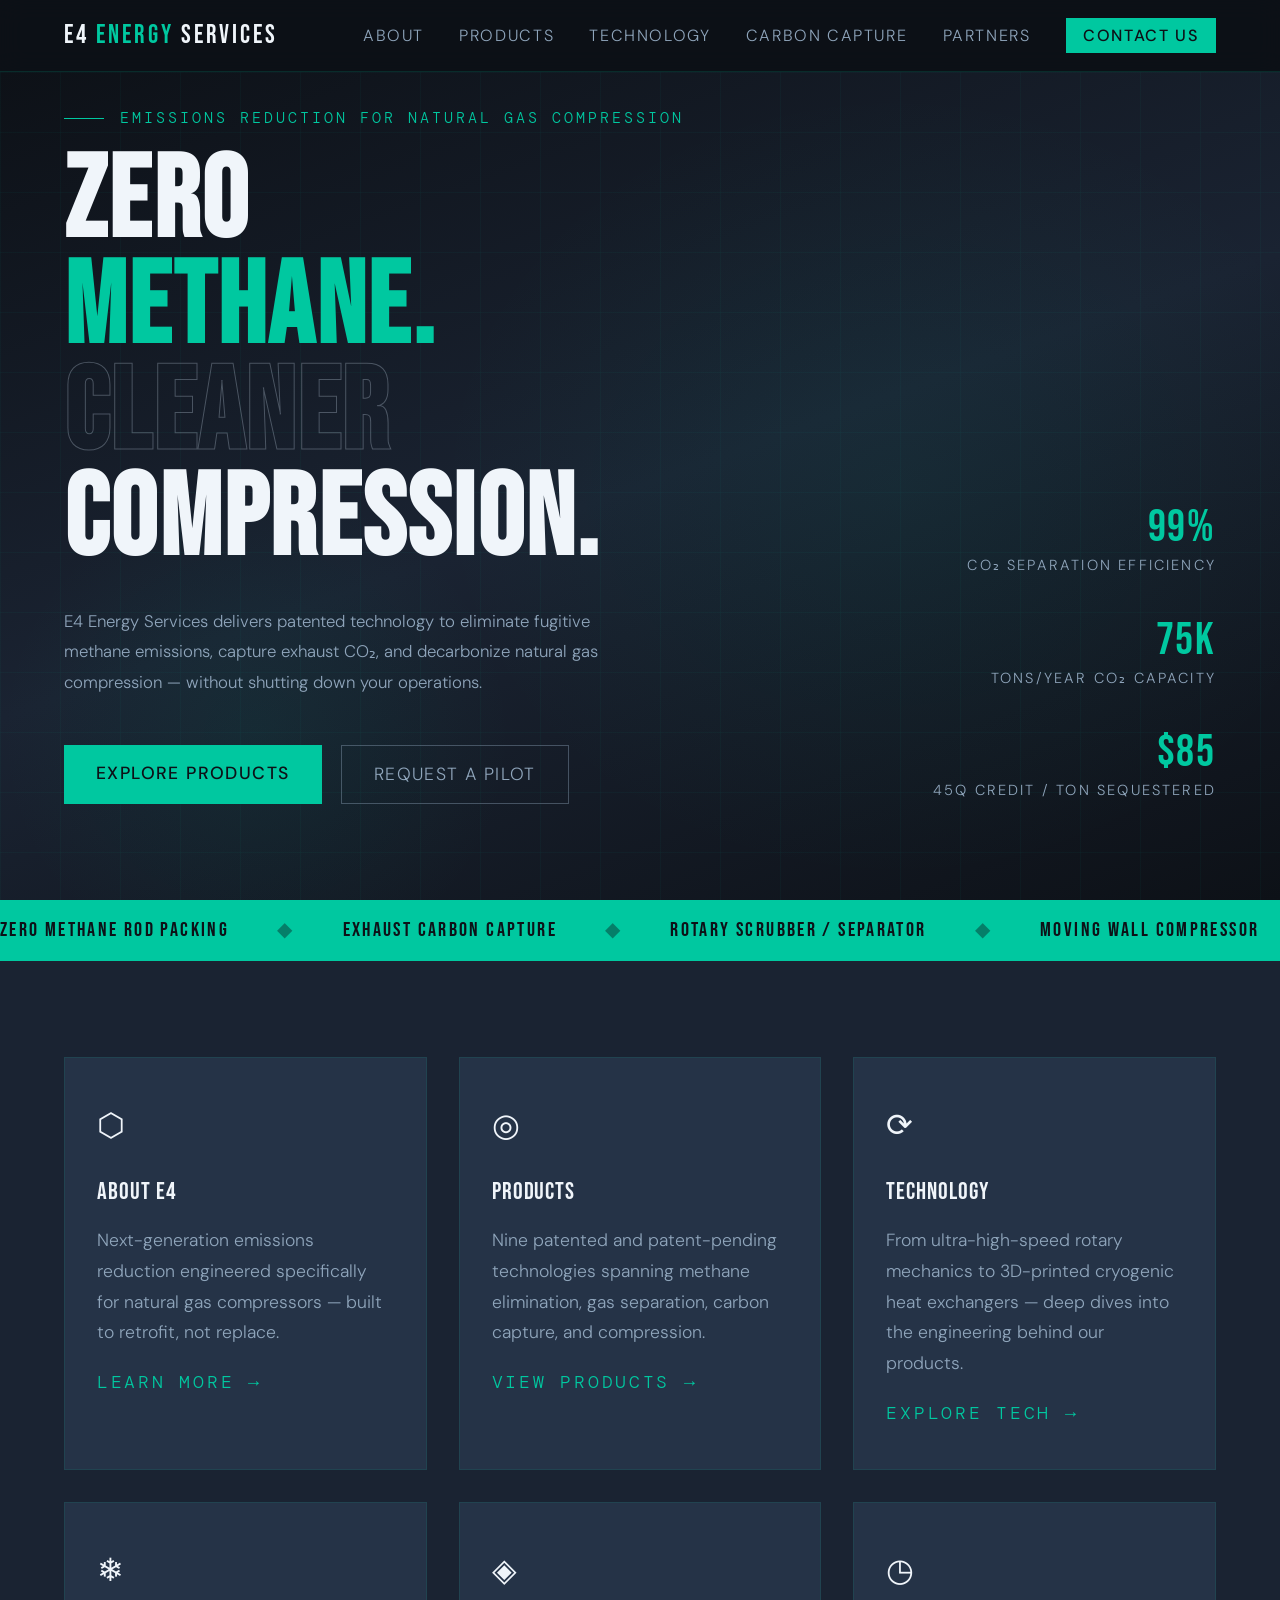
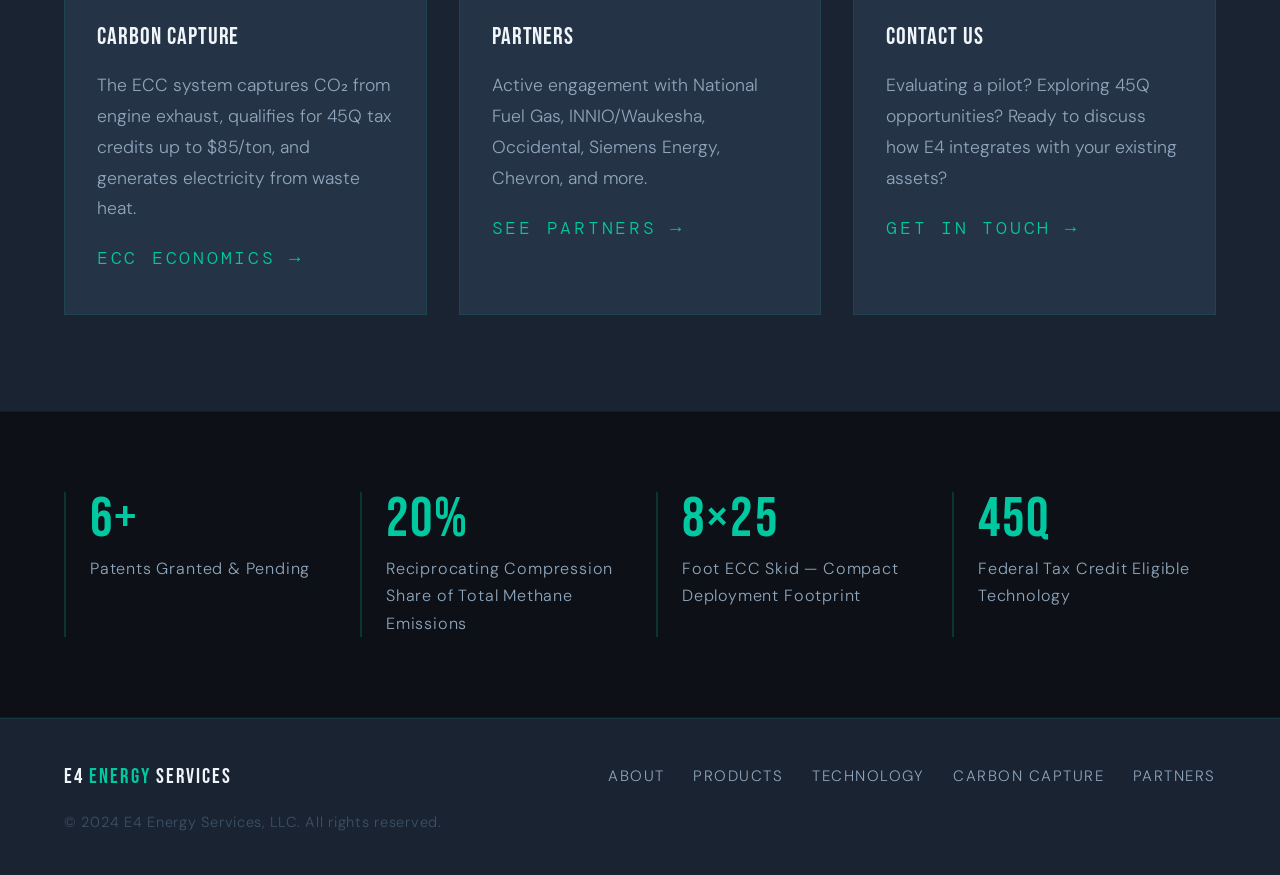
==== commit 75b37a3c: "Add files via upload" ====
--- a/index.html
+++ b/index.html
@@ -43,7 +43,7 @@
   }
 
   .hero-tag {
-    font-family: 'DM Mono', monospace; font-size: 0.72rem;
+    font-family: 'DM Mono', monospace; font-size: 0.94rem;
     letter-spacing: 0.2em; text-transform: uppercase; color: var(--accent);
     margin-bottom: 1.2rem; position: relative;
     display: flex; align-items: center; gap: 1rem;
@@ -79,7 +79,7 @@
     font-family: 'Bebas Neue', sans-serif; font-size: 2.8rem;
     line-height: 1; color: var(--accent); letter-spacing: 0.04em;
   }
-  .stat-label { font-size: 0.7rem; letter-spacing: 0.15em; text-transform: uppercase; color: var(--mist); margin-top: 0.2rem; }
+  .stat-label { font-size: 0.91rem; letter-spacing: 0.15em; text-transform: uppercase; color: var(--mist); margin-top: 0.2rem; }
 
   /* ── HOME OVERVIEW CARDS ── */
   .overview {
@@ -107,10 +107,10 @@
     font-family: 'Bebas Neue', sans-serif; font-size: 1.5rem;
     letter-spacing: 0.04em; margin-bottom: 0.8rem;
   }
-  .oc-desc { font-size: 0.85rem; color: var(--mist); line-height: 1.75; }
+  .oc-desc { font-size: 1.1rem; color: var(--mist); line-height: 1.75; }
   .oc-link {
     display: inline-block; margin-top: 1.2rem;
-    font-family: 'DM Mono', monospace; font-size: 0.68rem;
+    font-family: 'DM Mono', monospace; font-size: 1.14rem;
     letter-spacing: 0.15em; text-transform: uppercase; color: var(--accent);
   }
 
@@ -128,7 +128,7 @@
     font-family: 'Bebas Neue', sans-serif; font-size: 3.5rem;
     color: var(--accent); line-height: 1; letter-spacing: 0.04em;
   }
-  .band-label { font-size: 0.78rem; color: var(--mist); margin-top: 0.4rem; letter-spacing: 0.05em; }
+  .band-label { font-size: 1.01rem; color: var(--mist); margin-top: 0.4rem; letter-spacing: 0.05em; }
 </style>
 </head>
 <body>
--- a/style.css
+++ b/style.css
@@ -50,7 +50,7 @@
 .nav-links a {
   color: var(--mist);
   text-decoration: none;
-  font-size: 0.78rem;
+  font-size: 1.01rem;
   letter-spacing: 0.1em;
   text-transform: uppercase;
   transition: color 0.2s;
@@ -76,7 +76,7 @@
   padding: 0.85rem 2rem;
   font-family: 'DM Sans', sans-serif;
   font-weight: 500;
-  font-size: 0.85rem;
+  font-size: 1.1rem;
   letter-spacing: 0.08em;
   text-transform: uppercase;
   text-decoration: none;
@@ -91,7 +91,7 @@
   color: var(--mist);
   padding: 0.85rem 2rem;
   font-family: 'DM Sans', sans-serif;
-  font-size: 0.85rem;
+  font-size: 1.1rem;
   letter-spacing: 0.08em;
   text-transform: uppercase;
   text-decoration: none;
@@ -102,7 +102,7 @@
 /* ── SECTION LABELS ── */
 .section-label {
   font-family: 'DM Mono', monospace;
-  font-size: 0.7rem;
+  font-size: 0.91rem;
   letter-spacing: 0.25em;
   text-transform: uppercase;
   color: var(--accent);
@@ -170,7 +170,7 @@
 .footer-logo span { color: var(--accent); }
 .footer-links { display: flex; gap: 1.8rem; flex-wrap: wrap; }
 .footer-links a {
-  font-size: 0.72rem;
+  font-size: 0.94rem;
   letter-spacing: 0.1em;
   text-transform: uppercase;
   color: var(--mist);
@@ -178,7 +178,7 @@
   transition: color 0.2s;
 }
 .footer-links a:hover { color: var(--accent); }
-.footer-copy { font-size: 0.7rem; color: var(--mid); letter-spacing: 0.05em; }
+.footer-copy { font-size: 0.91rem; color: var(--mid); letter-spacing: 0.05em; }
 
 /* ── MARQUEE ── */
 .marquee-wrap { background: var(--accent); overflow: hidden; padding: 0.85rem 0; }
@@ -189,7 +189,7 @@
 }
 .marquee-track span {
   font-family: 'Bebas Neue', sans-serif;
-  font-size: 0.95rem;
+  font-size: 1.24rem;
   letter-spacing: 0.12em;
   color: var(--ink);
   flex-shrink: 0;
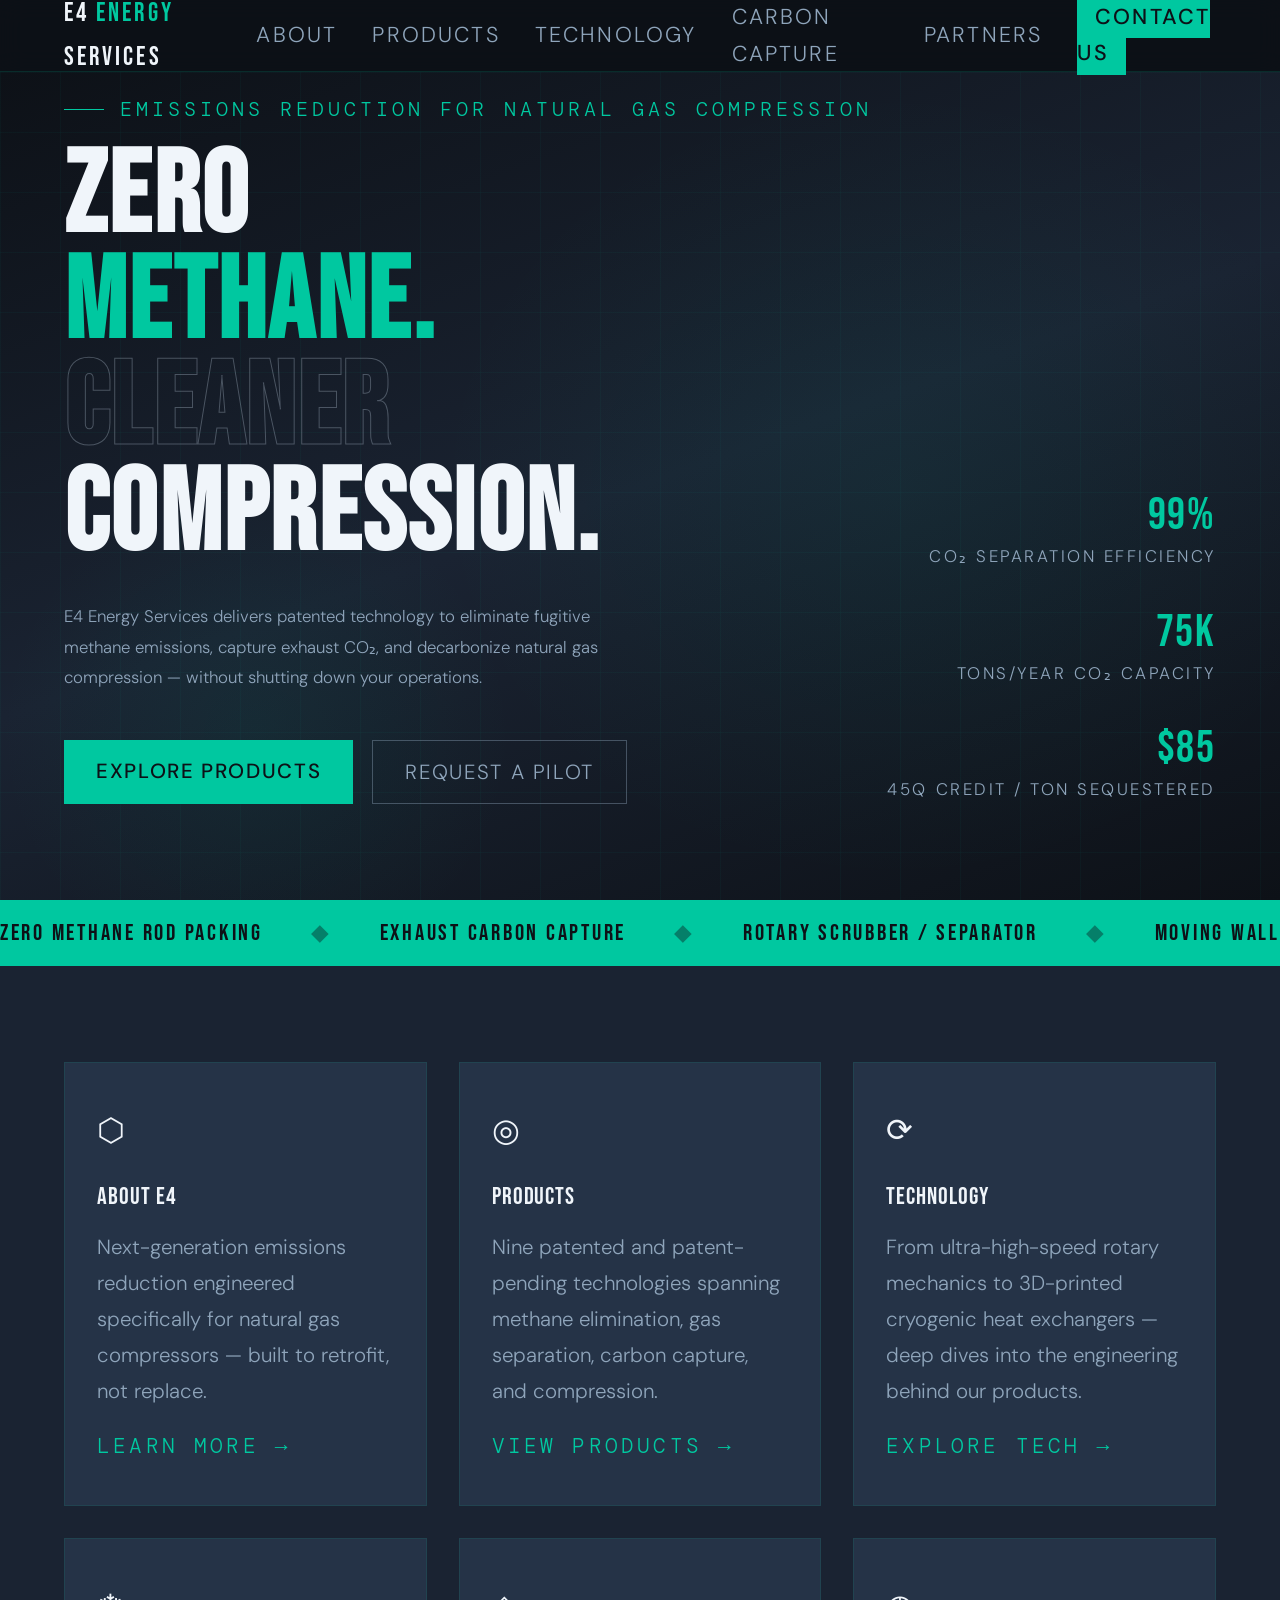
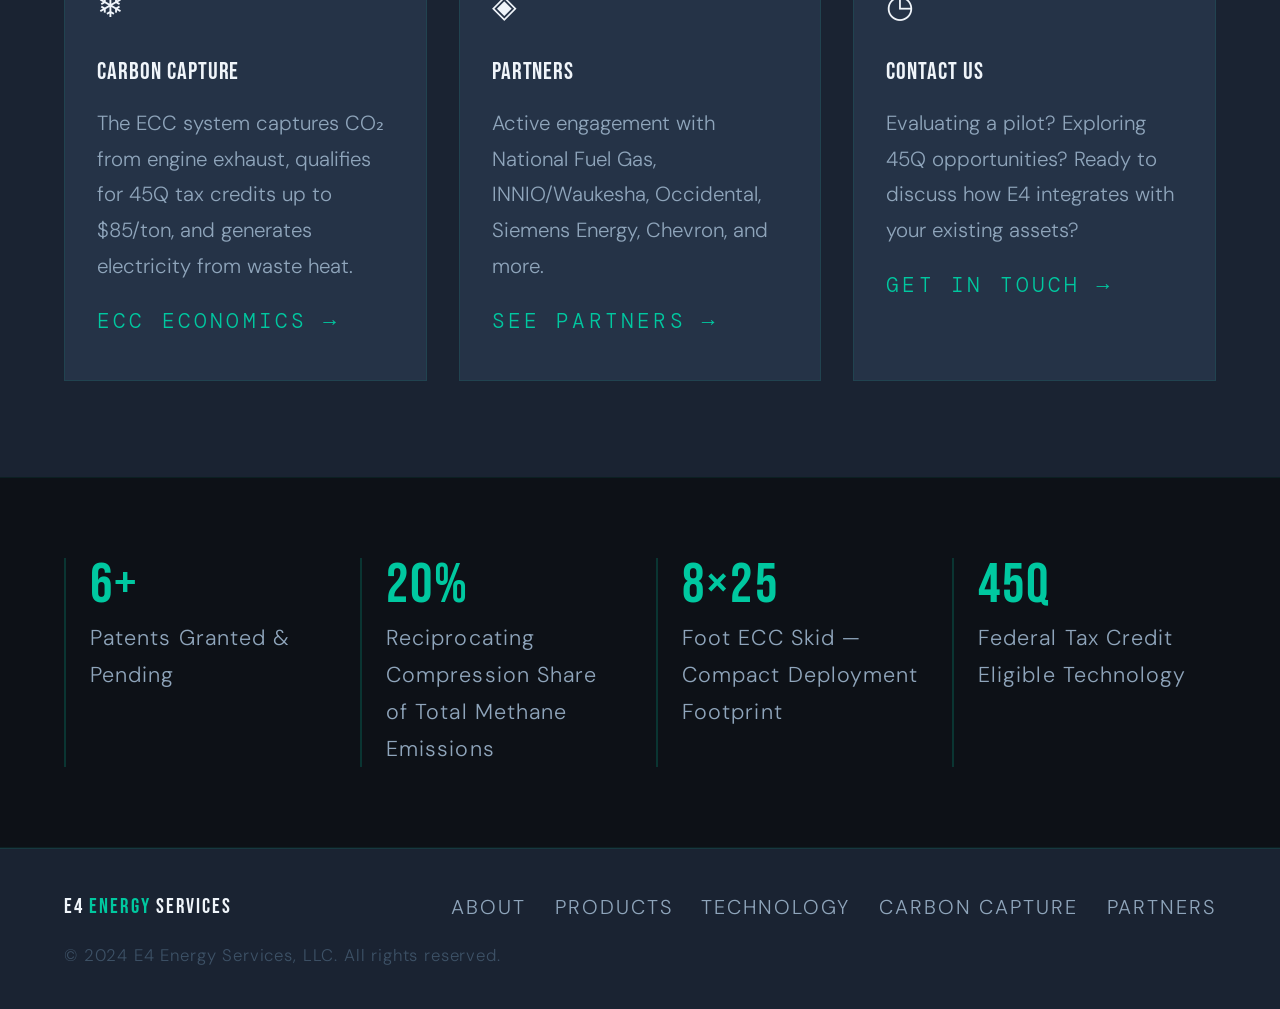
==== commit 7ac866ec: "Add files via upload" ====
--- a/index.html
+++ b/index.html
@@ -43,7 +43,7 @@
   }
 
   .hero-tag {
-    font-family: 'DM Mono', monospace; font-size: 0.94rem;
+    font-family: 'DM Mono', monospace; font-size: 1.25rem;
     letter-spacing: 0.2em; text-transform: uppercase; color: var(--accent);
     margin-bottom: 1.2rem; position: relative;
     display: flex; align-items: center; gap: 1rem;
@@ -79,7 +79,7 @@
     font-family: 'Bebas Neue', sans-serif; font-size: 2.8rem;
     line-height: 1; color: var(--accent); letter-spacing: 0.04em;
   }
-  .stat-label { font-size: 0.91rem; letter-spacing: 0.15em; text-transform: uppercase; color: var(--mist); margin-top: 0.2rem; }
+  .stat-label { font-size: 1.05rem; letter-spacing: 0.15em; text-transform: uppercase; color: var(--mist); margin-top: 0.2rem; }
 
   /* ── HOME OVERVIEW CARDS ── */
   .overview {
@@ -107,10 +107,10 @@
     font-family: 'Bebas Neue', sans-serif; font-size: 1.5rem;
     letter-spacing: 0.04em; margin-bottom: 0.8rem;
   }
-  .oc-desc { font-size: 1.1rem; color: var(--mist); line-height: 1.75; }
+  .oc-desc { font-size: 1.28rem; color: var(--mist); line-height: 1.75; }
   .oc-link {
     display: inline-block; margin-top: 1.2rem;
-    font-family: 'DM Mono', monospace; font-size: 1.14rem;
+    font-family: 'DM Mono', monospace; font-size: 1.32rem;
     letter-spacing: 0.15em; text-transform: uppercase; color: var(--accent);
   }
 
@@ -128,7 +128,7 @@
     font-family: 'Bebas Neue', sans-serif; font-size: 3.5rem;
     color: var(--accent); line-height: 1; letter-spacing: 0.04em;
   }
-  .band-label { font-size: 1.01rem; color: var(--mist); margin-top: 0.4rem; letter-spacing: 0.05em; }
+  .band-label { font-size: 1.35rem; color: var(--mist); margin-top: 0.4rem; letter-spacing: 0.05em; }
 </style>
 </head>
 <body>
--- a/style.css
+++ b/style.css
@@ -50,7 +50,7 @@
 .nav-links a {
   color: var(--mist);
   text-decoration: none;
-  font-size: 1.01rem;
+  font-size: 1.35rem;
   letter-spacing: 0.1em;
   text-transform: uppercase;
   transition: color 0.2s;
@@ -76,7 +76,7 @@
   padding: 0.85rem 2rem;
   font-family: 'DM Sans', sans-serif;
   font-weight: 500;
-  font-size: 1.1rem;
+  font-size: 1.28rem;
   letter-spacing: 0.08em;
   text-transform: uppercase;
   text-decoration: none;
@@ -91,7 +91,7 @@
   color: var(--mist);
   padding: 0.85rem 2rem;
   font-family: 'DM Sans', sans-serif;
-  font-size: 1.1rem;
+  font-size: 1.28rem;
   letter-spacing: 0.08em;
   text-transform: uppercase;
   text-decoration: none;
@@ -102,7 +102,7 @@
 /* ── SECTION LABELS ── */
 .section-label {
   font-family: 'DM Mono', monospace;
-  font-size: 0.91rem;
+  font-size: 1.05rem;
   letter-spacing: 0.25em;
   text-transform: uppercase;
   color: var(--accent);
@@ -170,7 +170,7 @@
 .footer-logo span { color: var(--accent); }
 .footer-links { display: flex; gap: 1.8rem; flex-wrap: wrap; }
 .footer-links a {
-  font-size: 0.94rem;
+  font-size: 1.25rem;
   letter-spacing: 0.1em;
   text-transform: uppercase;
   color: var(--mist);
@@ -178,7 +178,7 @@
   transition: color 0.2s;
 }
 .footer-links a:hover { color: var(--accent); }
-.footer-copy { font-size: 0.91rem; color: var(--mid); letter-spacing: 0.05em; }
+.footer-copy { font-size: 1.05rem; color: var(--mid); letter-spacing: 0.05em; }
 
 /* ── MARQUEE ── */
 .marquee-wrap { background: var(--accent); overflow: hidden; padding: 0.85rem 0; }
@@ -189,7 +189,7 @@
 }
 .marquee-track span {
   font-family: 'Bebas Neue', sans-serif;
-  font-size: 1.24rem;
+  font-size: 1.43rem;
   letter-spacing: 0.12em;
   color: var(--ink);
   flex-shrink: 0;
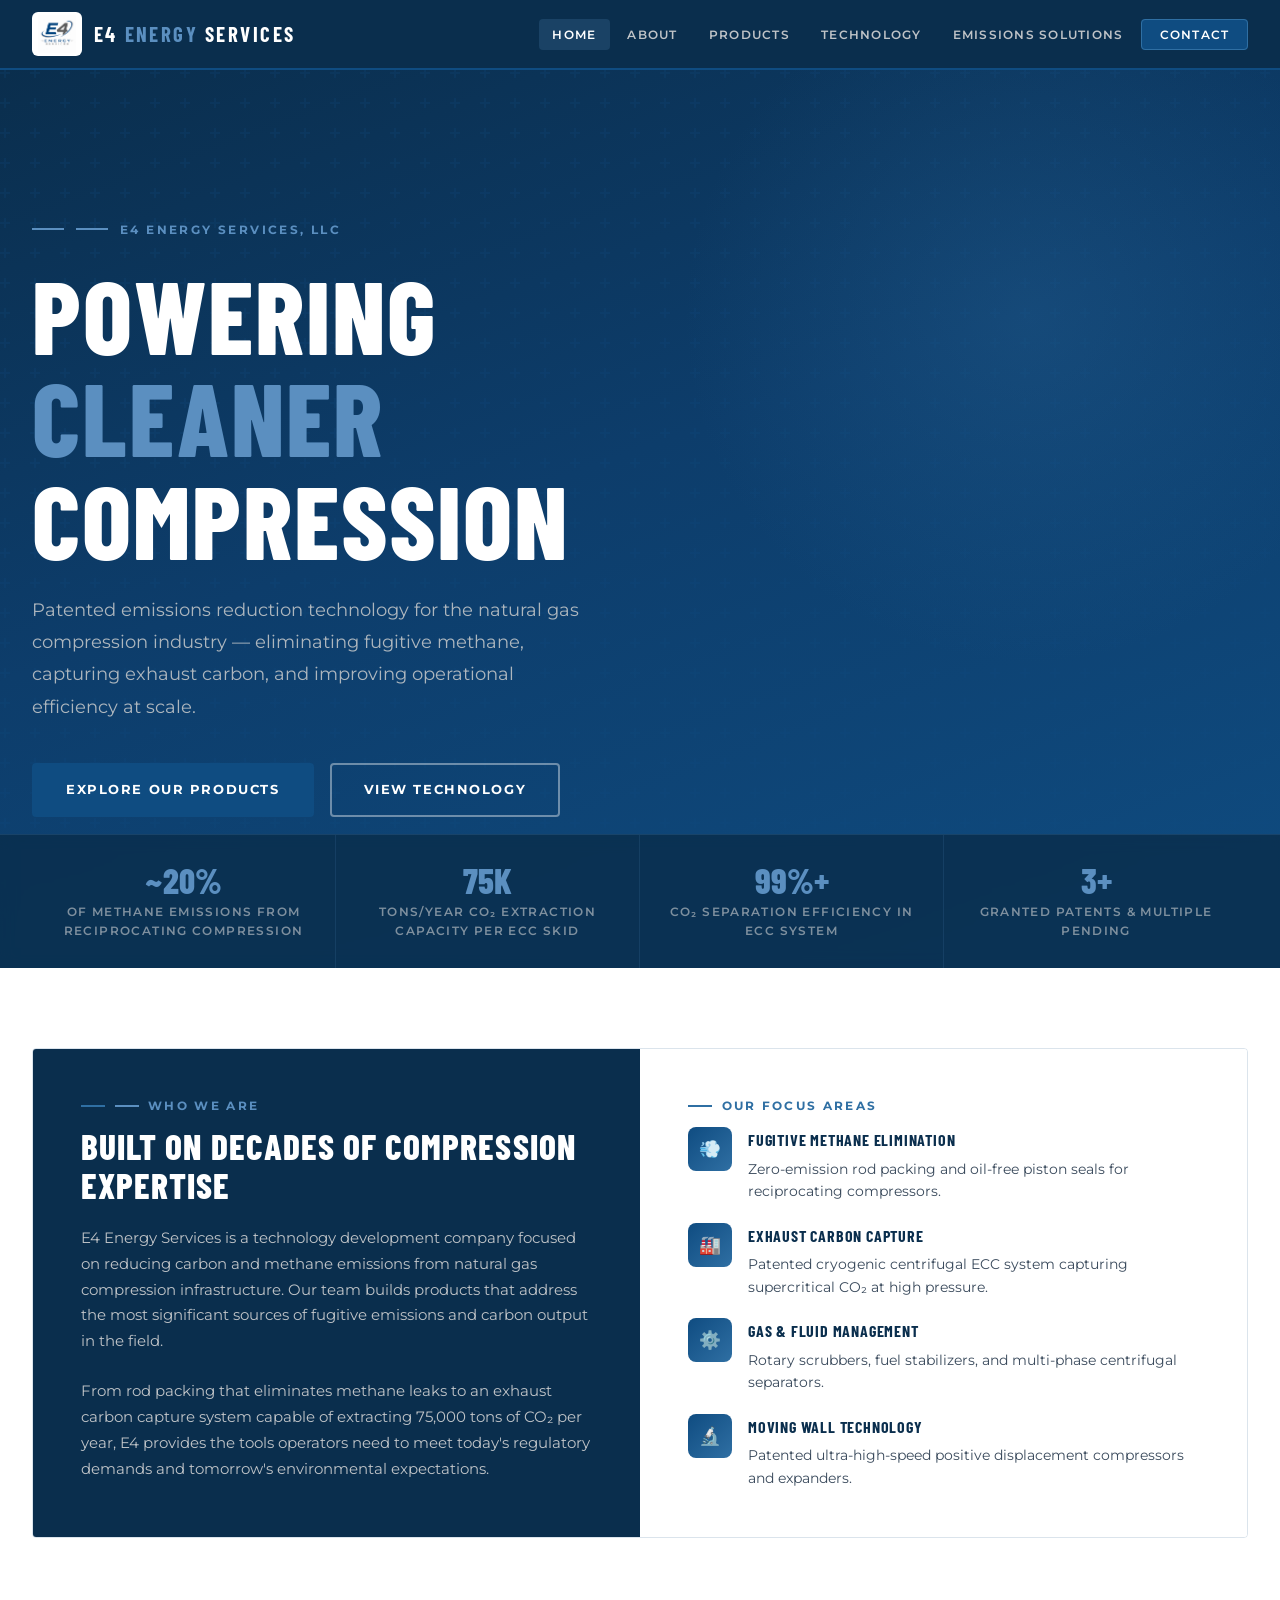
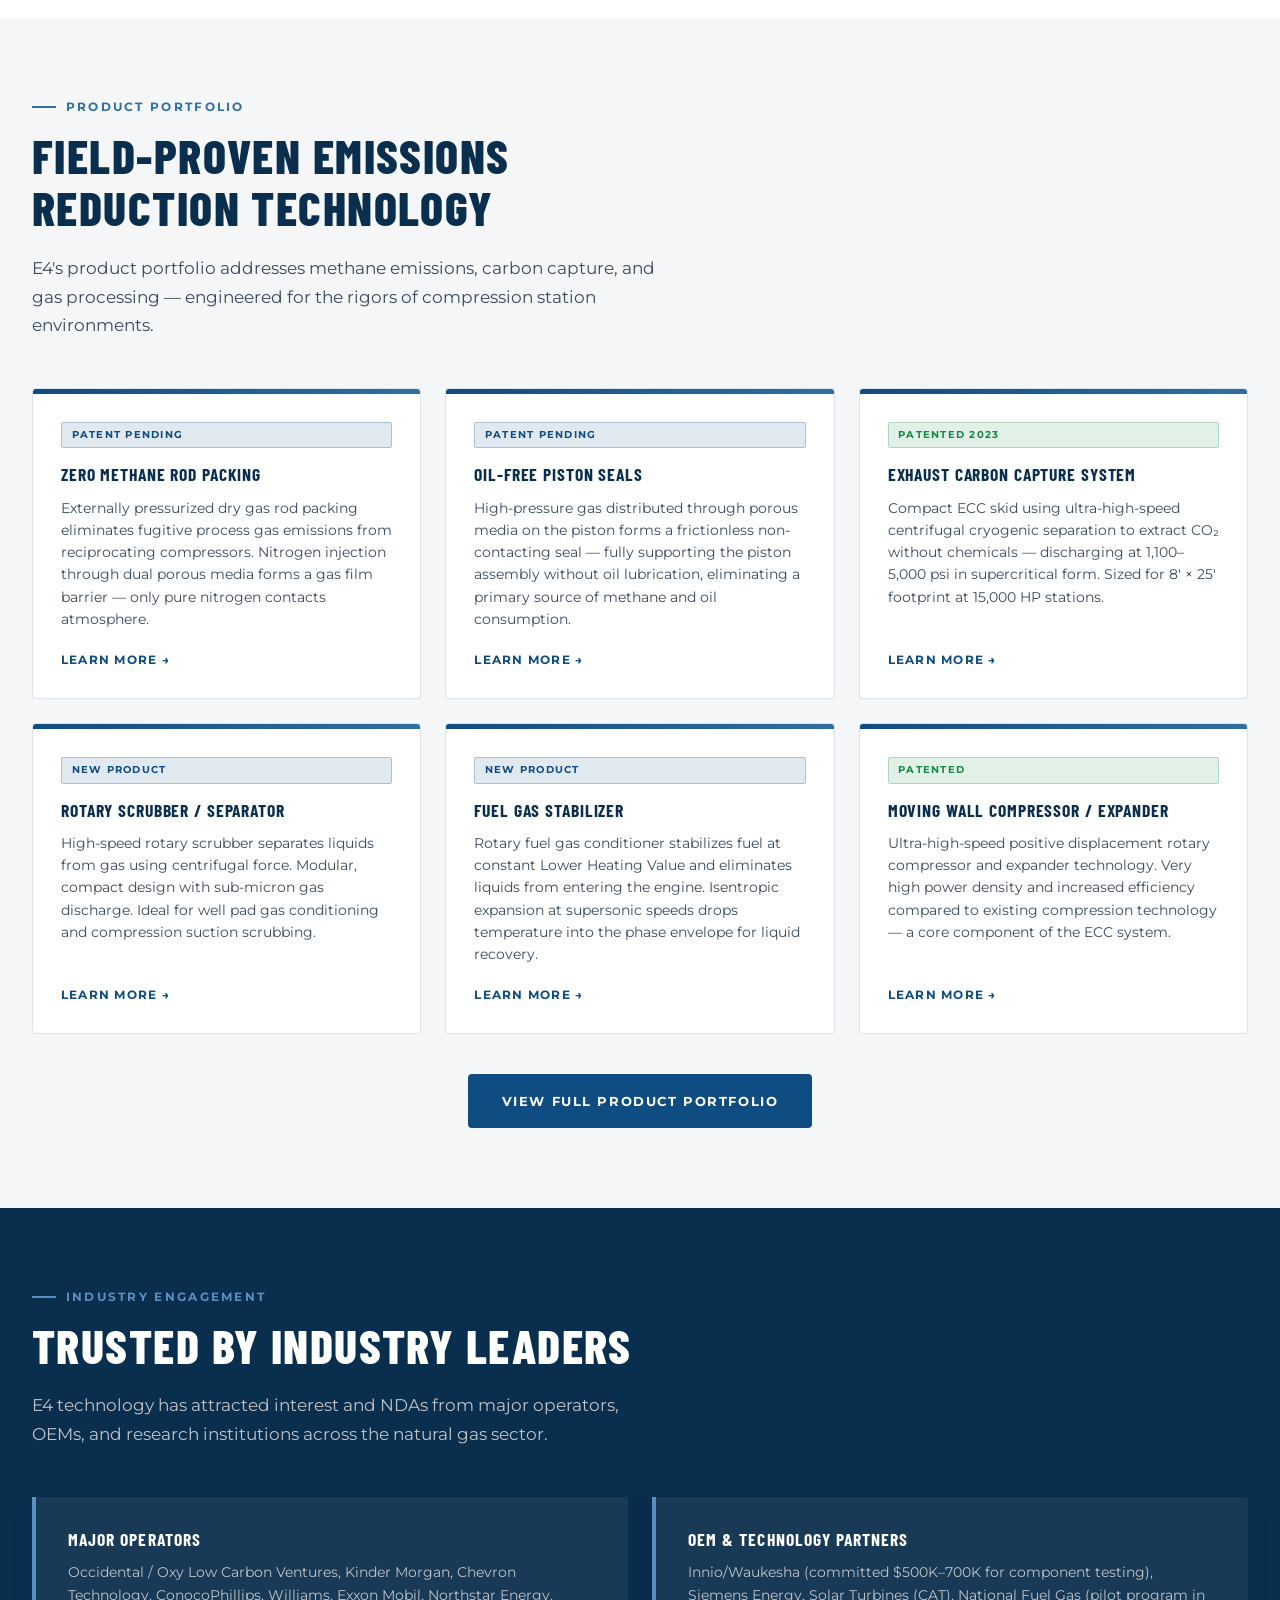
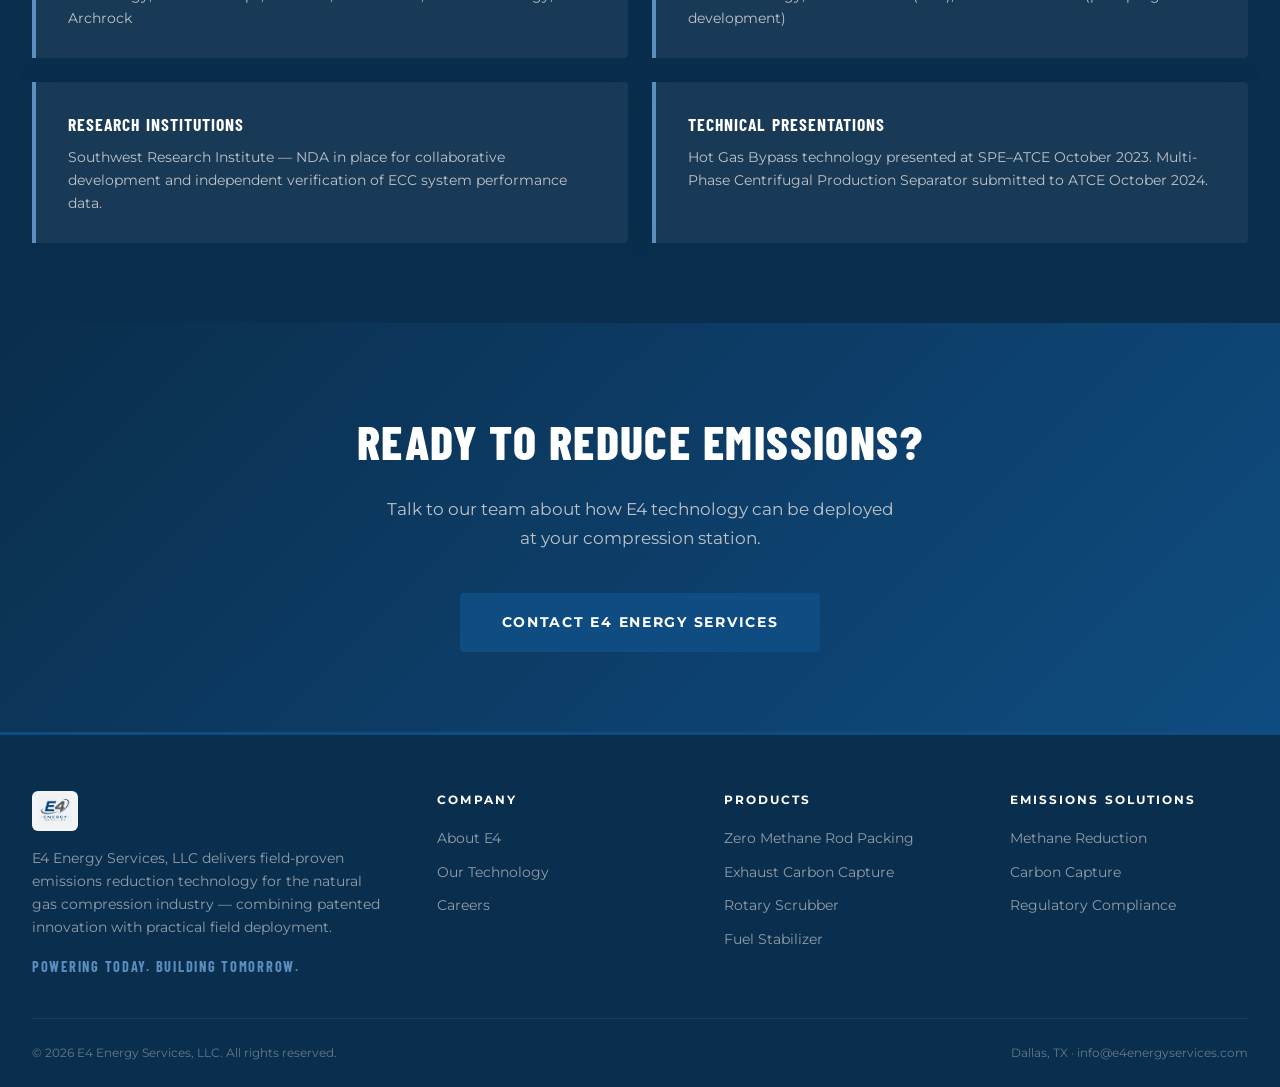
==== commit e2800b8f: "Add files via upload" ====
--- a/index.html
+++ b/index.html
@@ -1,244 +1,477 @@
 <!DOCTYPE html>
 <html lang="en">
 <head>
-<meta charset="UTF-8">
-<meta name="viewport" content="width=device-width, initial-scale=1.0">
-<title>E4 Energy Services, LLC</title>
-<link rel="stylesheet" href="style.css">
-<style>
-  /* ── HERO ── */
-  #hero {
-    min-height: calc(100vh - var(--nav-h));
-    display: flex; flex-direction: column; justify-content: flex-end;
-    padding: 0 4rem 6rem;
-    position: relative; overflow: hidden;
-  }
-  .hero-bg {
-    position: absolute; inset: 0;
-    background:
-      radial-gradient(ellipse 60% 80% at 70% 50%, rgba(0,200,160,0.06) 0%, transparent 60%),
-      radial-gradient(ellipse 40% 60% at 20% 80%, rgba(0,168,130,0.08) 0%, transparent 50%),
-      linear-gradient(160deg, #0D1117 0%, #1A2332 50%, #0D1117 100%);
-  }
-  .hero-grid {
-    position: absolute; inset: 0;
-    background-image:
-      linear-gradient(rgba(0,200,160,0.04) 1px, transparent 1px),
-      linear-gradient(90deg, rgba(0,200,160,0.04) 1px, transparent 1px);
-    background-size: 60px 60px;
-    animation: gridShift 20s linear infinite;
-  }
-  @keyframes gridShift { from { background-position: 0 0; } to { background-position: 60px 60px; } }
-
-  .particles { position: absolute; inset: 0; pointer-events: none; }
-  .particle {
-    position: absolute; width: 2px; height: 2px;
-    background: var(--accent); border-radius: 50%; opacity: 0;
-    animation: floatP var(--d, 8s) var(--delay, 0s) infinite ease-in-out;
-  }
-  @keyframes floatP {
-    0%,100% { opacity: 0; transform: translateY(0) scale(1); }
-    20% { opacity: 0.6; } 80% { opacity: 0.3; }
-    100% { opacity: 0; transform: translateY(-120px) scale(0.3); }
-  }
-
-  .hero-tag {
-    font-family: 'DM Mono', monospace; font-size: 1.25rem;
-    letter-spacing: 0.2em; text-transform: uppercase; color: var(--accent);
-    margin-bottom: 1.2rem; position: relative;
-    display: flex; align-items: center; gap: 1rem;
-    animation: fadeUp 0.8s ease 0.2s both;
-  }
-  .hero-tag::before { content: ''; width: 40px; height: 1px; background: var(--accent); }
-
-  .hero-h1 {
-    font-family: 'Bebas Neue', sans-serif;
-    font-size: clamp(4rem, 9vw, 9rem);
-    line-height: 0.92; letter-spacing: 0.02em; position: relative;
-    animation: fadeUp 0.8s ease 0.4s both;
-  }
-  .hero-h1 em { color: var(--accent); font-style: normal; }
-  .hero-h1 .outline { -webkit-text-stroke: 1px rgba(200,216,232,0.3); color: transparent; }
-
-  .hero-sub {
-    max-width: 560px; margin-top: 2rem; font-size: 1.05rem;
-    color: var(--mist); line-height: 1.8; position: relative;
-    animation: fadeUp 0.8s ease 0.6s both;
-  }
-  .hero-actions {
-    display: flex; gap: 1.2rem; margin-top: 3rem; position: relative;
-    animation: fadeUp 0.8s ease 0.8s both;
-  }
-  .hero-stats {
-    position: absolute; right: 4rem; bottom: 6rem;
-    display: flex; flex-direction: column; gap: 2.5rem;
-    animation: fadeLeft 0.8s ease 1s both;
-  }
-  .stat { text-align: right; }
-  .stat-num {
-    font-family: 'Bebas Neue', sans-serif; font-size: 2.8rem;
-    line-height: 1; color: var(--accent); letter-spacing: 0.04em;
-  }
-  .stat-label { font-size: 1.05rem; letter-spacing: 0.15em; text-transform: uppercase; color: var(--mist); margin-top: 0.2rem; }
-
-  /* ── HOME OVERVIEW CARDS ── */
-  .overview {
-    background: var(--steel);
-    padding: 6rem 4rem;
-    display: grid; grid-template-columns: 1fr 1fr 1fr; gap: 2rem;
-  }
-  .overview-card {
-    background: var(--slate);
-    border: 1px solid rgba(0,200,160,0.1);
-    padding: 2.5rem 2rem;
-    position: relative; overflow: hidden;
-    transition: border-color 0.3s, transform 0.3s;
-    text-decoration: none; color: inherit; display: block;
-  }
-  .overview-card::before {
-    content: ''; position: absolute; top: 0; left: 0; right: 0;
-    height: 2px; background: var(--accent);
-    transform: scaleX(0); transform-origin: left; transition: transform 0.3s;
-  }
-  .overview-card:hover { border-color: rgba(0,200,160,0.35); transform: translateY(-4px); }
-  .overview-card:hover::before { transform: scaleX(1); }
-  .oc-icon { font-size: 2rem; margin-bottom: 1.2rem; }
-  .oc-title {
-    font-family: 'Bebas Neue', sans-serif; font-size: 1.5rem;
-    letter-spacing: 0.04em; margin-bottom: 0.8rem;
-  }
-  .oc-desc { font-size: 1.28rem; color: var(--mist); line-height: 1.75; }
-  .oc-link {
-    display: inline-block; margin-top: 1.2rem;
-    font-family: 'DM Mono', monospace; font-size: 1.32rem;
-    letter-spacing: 0.15em; text-transform: uppercase; color: var(--accent);
-  }
-
-  /* ── STATS BAND ── */
-  .stats-band {
-    background: var(--ink);
-    padding: 5rem 4rem;
-    display: grid; grid-template-columns: repeat(4, 1fr);
-    gap: 2rem;
-    border-top: 1px solid rgba(0,200,160,0.08);
-    border-bottom: 1px solid rgba(0,200,160,0.08);
-  }
-  .band-stat { border-left: 2px solid rgba(0,200,160,0.2); padding-left: 1.5rem; }
-  .band-num {
-    font-family: 'Bebas Neue', sans-serif; font-size: 3.5rem;
-    color: var(--accent); line-height: 1; letter-spacing: 0.04em;
-  }
-  .band-label { font-size: 1.35rem; color: var(--mist); margin-top: 0.4rem; letter-spacing: 0.05em; }
-</style>
+  <meta charset="UTF-8">
+  <meta name="viewport" content="width=device-width, initial-scale=1.0">
+  <title>E4 Energy Services, LLC — Powering Today. Building Tomorrow.</title>
+  <meta name="description" content="E4 Energy Services delivers patented emissions reduction technology for the natural gas compression industry. Zero methane, carbon capture, rotary separation.">
+  <link rel="stylesheet" href="style.css">
+  <style>
+    /* ---- HOME-SPECIFIC ---- */
+    .hero-home {
+      min-height: 100vh;
+      background: linear-gradient(160deg, var(--dark-navy) 0%, #0d3d6b 45%, #0f4c81 100%);
+      position: relative;
+      overflow: hidden;
+    }
+
+    .hero-home::before {
+      content: '';
+      position: absolute;
+      inset: 0;
+      background: url("data:image/svg+xml,%3Csvg width='60' height='60' viewBox='0 0 60 60' xmlns='http://www.w3.org/2000/svg'%3E%3Cg fill='none' fill-rule='evenodd'%3E%3Cg fill='%230F4C81' fill-opacity='0.2'%3E%3Cpath d='M36 34v-4h-2v4h-4v2h4v4h2v-4h4v-2h-4zm0-30V0h-2v4h-4v2h4v4h2V6h4V4h-4zM6 34v-4H4v4H0v2h4v4h2v-4h4v-2H6zM6 4V0H4v4H0v2h4v4h2V6h4V4H6z'/%3E%3C/g%3E%3C/g%3E%3C/svg%3E");
+    }
+
+    .hero-home::after {
+      content: '';
+      position: absolute;
+      right: -100px;
+      top: -100px;
+      width: 700px; height: 700px;
+      background: radial-gradient(circle, rgba(47,111,163,0.25) 0%, transparent 70%);
+      pointer-events: none;
+    }
+
+    .hero-home-inner {
+      position: relative;
+      z-index: 2;
+      max-width: 1280px;
+      margin: 0 auto;
+      padding: 0 2rem;
+      min-height: 100vh;
+      display: flex;
+      flex-direction: column;
+      justify-content: center;
+    }
+
+    .hero-home h1 {
+      font-family: var(--font-head);
+      font-size: clamp(3.2rem, 8vw, 6.5rem);
+      font-weight: 800;
+      letter-spacing: 0.02em;
+      color: var(--white);
+      line-height: 1.0;
+      text-transform: uppercase;
+      margin-bottom: 1.5rem;
+      animation: fadeUp 0.8s ease both;
+    }
+
+    .hero-home h1 .line-accent { color: var(--light-blue); }
+
+    .hero-home .hero-desc {
+      font-size: 1.15rem;
+      color: rgba(191,195,199,0.9);
+      max-width: 560px;
+      line-height: 1.75;
+      margin-bottom: 2.5rem;
+      animation: fadeUp 0.8s 0.15s ease both;
+    }
+
+    .hero-btns {
+      animation: fadeUp 0.8s 0.3s ease both;
+    }
+
+    .hero-stats {
+      position: absolute;
+      bottom: 0; left: 0; right: 0;
+      background: rgba(10,46,77,0.85);
+      backdrop-filter: blur(8px);
+      border-top: 1px solid rgba(91,143,192,0.2);
+    }
+
+    .hero-stats-inner {
+      max-width: 1280px;
+      margin: 0 auto;
+      padding: 0 2rem;
+      display: grid;
+      grid-template-columns: repeat(4, 1fr);
+    }
+
+    .hero-stat {
+      padding: 1.75rem 1.5rem;
+      border-right: 1px solid rgba(91,143,192,0.15);
+      text-align: center;
+    }
+    .hero-stat:last-child { border-right: none; }
+
+    .hero-stat-num {
+      font-family: var(--font-head);
+      font-size: 2.2rem;
+      font-weight: 800;
+      color: var(--light-blue);
+      line-height: 1;
+      margin-bottom: 0.3rem;
+    }
+
+    .hero-stat-label {
+      font-size: 0.72rem;
+      font-weight: 600;
+      letter-spacing: 0.12em;
+      text-transform: uppercase;
+      color: rgba(191,195,199,0.65);
+    }
+
+    @keyframes fadeUp {
+      from { opacity: 0; transform: translateY(24px); }
+      to   { opacity: 1; transform: translateY(0); }
+    }
+
+    /* ---- INTRO ---- */
+    .intro-grid {
+      display: grid;
+      grid-template-columns: 1fr 1fr;
+      gap: 0;
+      border: 1px solid var(--border);
+      border-radius: var(--radius);
+      overflow: hidden;
+    }
+
+    .intro-left {
+      background: var(--dark-navy);
+      color: var(--white);
+      padding: 3rem;
+    }
+    .intro-right {
+      background: var(--white);
+      padding: 3rem;
+    }
+
+    /* ---- PRODUCT TEASERS ---- */
+    .product-teaser-grid {
+      display: grid;
+      grid-template-columns: repeat(3, 1fr);
+      gap: 1.5rem;
+    }
+
+    .product-teaser {
+      background: var(--white);
+      border: 1px solid var(--border);
+      border-radius: var(--radius);
+      overflow: hidden;
+      transition: box-shadow var(--transition), transform var(--transition);
+      display: flex;
+      flex-direction: column;
+    }
+
+    .product-teaser:hover {
+      box-shadow: var(--shadow-lg);
+      transform: translateY(-4px);
+    }
+
+    .product-teaser-bar {
+      height: 5px;
+      background: linear-gradient(90deg, var(--navy), var(--mid-blue));
+    }
+
+    .product-teaser-body {
+      padding: 1.75rem;
+      flex: 1;
+      display: flex;
+      flex-direction: column;
+    }
+
+    .product-teaser h3 {
+      font-family: var(--font-head);
+      font-size: 1.1rem;
+      font-weight: 700;
+      letter-spacing: 0.05em;
+      text-transform: uppercase;
+      color: var(--dark-navy);
+      margin-bottom: 0.5rem;
+    }
+
+    .product-teaser p {
+      font-size: 0.87rem;
+      color: var(--text-mid);
+      line-height: 1.6;
+      flex: 1;
+    }
+
+    .product-teaser-link {
+      display: inline-flex;
+      align-items: center;
+      gap: 0.3rem;
+      font-size: 0.78rem;
+      font-weight: 700;
+      letter-spacing: 0.1em;
+      text-transform: uppercase;
+      color: var(--navy);
+      margin-top: 1.25rem;
+      transition: gap var(--transition);
+    }
+    .product-teaser-link:hover { gap: 0.6rem; }
+
+    /* ---- MARKET SECTION ---- */
+    .market-cards {
+      display: grid;
+      grid-template-columns: repeat(2, 1fr);
+      gap: 1.5rem;
+    }
+
+    .market-card {
+      background: var(--white);
+      border-left: 4px solid var(--navy);
+      padding: 1.75rem 2rem;
+      border-radius: 0 var(--radius) var(--radius) 0;
+      box-shadow: var(--shadow);
+    }
+
+    .market-card h3 {
+      font-family: var(--font-head);
+      font-size: 1.1rem;
+      font-weight: 700;
+      letter-spacing: 0.06em;
+      text-transform: uppercase;
+      color: var(--dark-navy);
+      margin-bottom: 0.5rem;
+    }
+
+    /* ---- CTA BANNER ---- */
+    .cta-banner {
+      background: linear-gradient(135deg, var(--dark-navy) 0%, var(--navy) 100%);
+      padding: 5rem 2rem;
+      text-align: center;
+    }
+
+    .cta-banner h2 {
+      font-family: var(--font-head);
+      font-size: clamp(2rem, 4vw, 3rem);
+      font-weight: 800;
+      letter-spacing: 0.03em;
+      text-transform: uppercase;
+      color: var(--white);
+      margin-bottom: 1rem;
+    }
+
+    .cta-banner p {
+      color: var(--light-gray);
+      font-size: 1.05rem;
+      max-width: 520px;
+      margin: 0 auto 2.5rem;
+      line-height: 1.7;
+    }
+
+    @media (max-width: 768px) {
+      .hero-stats-inner { grid-template-columns: repeat(2, 1fr); }
+      .product-teaser-grid { grid-template-columns: 1fr; }
+      .market-cards { grid-template-columns: 1fr; }
+      .intro-grid { grid-template-columns: 1fr; }
+      .hero-home h1 { font-size: 3rem; }
+    }
+  </style>
 </head>
 <body>
 
-<section id="hero">
-  <div class="hero-bg"></div>
-  <div class="hero-grid"></div>
-  <div class="particles" id="particles"></div>
-
-  <div class="hero-tag">Emissions Reduction for Natural Gas Compression</div>
-  <h1 class="hero-h1">
-    ZERO<br>
-    <em>METHANE.</em><br>
-    <span class="outline">CLEANER</span><br>
-    COMPRESSION.
-  </h1>
-  <p class="hero-sub">
-    E4 Energy Services delivers patented technology to eliminate fugitive methane emissions, capture exhaust CO₂, and decarbonize natural gas compression — without shutting down your operations.
-  </p>
-  <div class="hero-actions">
-    <a href="products.html" class="btn-primary">Explore Products</a>
-    <a href="contact.html" class="btn-ghost">Request a Pilot</a>
+<div id="nav-placeholder"></div>
+
+<div class="page-content">
+
+  <!-- HERO -->
+  <section class="hero-home">
+    <div class="hero-home-inner">
+      <div class="hero-eyebrow" style="color: var(--light-blue); margin-bottom: 1.5rem; animation: fadeUp 0.6s ease both;">
+        <span style="display:block;width:32px;height:2px;background:var(--light-blue);"></span>
+        E4 Energy Services, LLC
+      </div>
+      <h1>
+        Powering<br>
+        <span class="line-accent">Cleaner</span><br>
+        Compression
+      </h1>
+      <p class="hero-desc">
+        Patented emissions reduction technology for the natural gas compression industry — eliminating fugitive methane, capturing exhaust carbon, and improving operational efficiency at scale.
+      </p>
+      <div class="btn-group hero-btns">
+        <a href="products.html" class="btn btn-primary">Explore Our Products</a>
+        <a href="technology.html" class="btn btn-outline">View Technology</a>
+      </div>
+    </div>
+    <div class="hero-stats">
+      <div class="hero-stats-inner">
+        <div class="hero-stat">
+          <div class="hero-stat-num">~20%</div>
+          <div class="hero-stat-label">of methane emissions from reciprocating compression</div>
+        </div>
+        <div class="hero-stat">
+          <div class="hero-stat-num">75K</div>
+          <div class="hero-stat-label">Tons/Year CO₂ extraction capacity per ECC skid</div>
+        </div>
+        <div class="hero-stat">
+          <div class="hero-stat-num">99%+</div>
+          <div class="hero-stat-label">CO₂ separation efficiency in ECC system</div>
+        </div>
+        <div class="hero-stat">
+          <div class="hero-stat-num">3+</div>
+          <div class="hero-stat-label">Granted patents & multiple pending</div>
+        </div>
+      </div>
+    </div>
+  </section>
+
+  <!-- INTRO -->
+  <section class="section">
+    <div class="section-inner">
+      <div class="intro-grid">
+        <div class="intro-left">
+          <div class="section-label" style="color:var(--light-blue);">
+            <span style="display:block;width:24px;height:2px;background:var(--light-blue);"></span>
+            Who We Are
+          </div>
+          <h2 style="font-family:var(--font-head);font-size:2.2rem;font-weight:800;letter-spacing:0.03em;text-transform:uppercase;color:var(--white);line-height:1.1;margin-bottom:1.25rem;">
+            Built on Decades of Compression Expertise
+          </h2>
+          <p style="color:var(--light-gray);line-height:1.7;margin-bottom:1.5rem;font-size:0.95rem;">
+            E4 Energy Services is a technology development company focused on reducing carbon and methane emissions from natural gas compression infrastructure. Our team builds products that address the most significant sources of fugitive emissions and carbon output in the field.
+          </p>
+          <p style="color:var(--light-gray);line-height:1.7;font-size:0.95rem;">
+            From rod packing that eliminates methane leaks to an exhaust carbon capture system capable of extracting 75,000 tons of CO₂ per year, E4 provides the tools operators need to meet today's regulatory demands and tomorrow's environmental expectations.
+          </p>
+        </div>
+        <div class="intro-right">
+          <div class="section-label">Our Focus Areas</div>
+          <div style="display:flex;flex-direction:column;gap:1.25rem;margin-top:0.5rem;">
+            <div style="display:flex;gap:1rem;align-items:flex-start;">
+              <div class="card-icon" style="min-width:44px;height:44px;font-size:1.1rem;">💨</div>
+              <div>
+                <div style="font-family:var(--font-head);font-weight:700;letter-spacing:0.05em;text-transform:uppercase;color:var(--dark-navy);margin-bottom:0.3rem;">Fugitive Methane Elimination</div>
+                <p style="font-size:0.88rem;color:var(--text-mid);line-height:1.6;">Zero-emission rod packing and oil-free piston seals for reciprocating compressors.</p>
+              </div>
+            </div>
+            <div style="display:flex;gap:1rem;align-items:flex-start;">
+              <div class="card-icon" style="min-width:44px;height:44px;font-size:1.1rem;">🏭</div>
+              <div>
+                <div style="font-family:var(--font-head);font-weight:700;letter-spacing:0.05em;text-transform:uppercase;color:var(--dark-navy);margin-bottom:0.3rem;">Exhaust Carbon Capture</div>
+                <p style="font-size:0.88rem;color:var(--text-mid);line-height:1.6;">Patented cryogenic centrifugal ECC system capturing supercritical CO₂ at high pressure.</p>
+              </div>
+            </div>
+            <div style="display:flex;gap:1rem;align-items:flex-start;">
+              <div class="card-icon" style="min-width:44px;height:44px;font-size:1.1rem;">⚙️</div>
+              <div>
+                <div style="font-family:var(--font-head);font-weight:700;letter-spacing:0.05em;text-transform:uppercase;color:var(--dark-navy);margin-bottom:0.3rem;">Gas & Fluid Management</div>
+                <p style="font-size:0.88rem;color:var(--text-mid);line-height:1.6;">Rotary scrubbers, fuel stabilizers, and multi-phase centrifugal separators.</p>
+              </div>
+            </div>
+            <div style="display:flex;gap:1rem;align-items:flex-start;">
+              <div class="card-icon" style="min-width:44px;height:44px;font-size:1.1rem;">🔬</div>
+              <div>
+                <div style="font-family:var(--font-head);font-weight:700;letter-spacing:0.05em;text-transform:uppercase;color:var(--dark-navy);margin-bottom:0.3rem;">Moving Wall Technology</div>
+                <p style="font-size:0.88rem;color:var(--text-mid);line-height:1.6;">Patented ultra-high-speed positive displacement compressors and expanders.</p>
+              </div>
+            </div>
+          </div>
+        </div>
+      </div>
+    </div>
+  </section>
+
+  <!-- PRODUCTS OVERVIEW -->
+  <section class="section section-alt">
+    <div class="section-inner">
+      <div class="section-label">Product Portfolio</div>
+      <h2 class="section-title">Field-Proven Emissions<br>Reduction Technology</h2>
+      <p class="section-subtitle">E4's product portfolio addresses methane emissions, carbon capture, and gas processing — engineered for the rigors of compression station environments.</p>
+
+      <div class="product-teaser-grid">
+        <div class="product-teaser">
+          <div class="product-teaser-bar"></div>
+          <div class="product-teaser-body">
+            <span class="card-badge badge-patent">Patent Pending</span>
+            <h3>Zero Methane Rod Packing</h3>
+            <p>Externally pressurized dry gas rod packing eliminates fugitive process gas emissions from reciprocating compressors. Nitrogen injection through dual porous media forms a gas film barrier — only pure nitrogen contacts atmosphere.</p>
+            <a href="products.html#rod-packing" class="product-teaser-link">Learn More →</a>
+          </div>
+        </div>
+        <div class="product-teaser">
+          <div class="product-teaser-bar"></div>
+          <div class="product-teaser-body">
+            <span class="card-badge badge-patent">Patent Pending</span>
+            <h3>Oil-Free Piston Seals</h3>
+            <p>High-pressure gas distributed through porous media on the piston forms a frictionless non-contacting seal — fully supporting the piston assembly without oil lubrication, eliminating a primary source of methane and oil consumption.</p>
+            <a href="products.html#piston-seals" class="product-teaser-link">Learn More →</a>
+          </div>
+        </div>
+        <div class="product-teaser">
+          <div class="product-teaser-bar"></div>
+          <div class="product-teaser-body">
+            <span class="card-badge badge-granted">Patented 2023</span>
+            <h3>Exhaust Carbon Capture System</h3>
+            <p>Compact ECC skid using ultra-high-speed centrifugal cryogenic separation to extract CO₂ without chemicals — discharging at 1,100–5,000 psi in supercritical form. Sized for 8' × 25' footprint at 15,000 HP stations.</p>
+            <a href="emissions.html#ecc" class="product-teaser-link">Learn More →</a>
+          </div>
+        </div>
+        <div class="product-teaser">
+          <div class="product-teaser-bar"></div>
+          <div class="product-teaser-body">
+            <span class="card-badge badge-patent">New Product</span>
+            <h3>Rotary Scrubber / Separator</h3>
+            <p>High-speed rotary scrubber separates liquids from gas using centrifugal force. Modular, compact design with sub-micron gas discharge. Ideal for well pad gas conditioning and compression suction scrubbing.</p>
+            <a href="products.html#rotary" class="product-teaser-link">Learn More →</a>
+          </div>
+        </div>
+        <div class="product-teaser">
+          <div class="product-teaser-bar"></div>
+          <div class="product-teaser-body">
+            <span class="card-badge badge-patent">New Product</span>
+            <h3>Fuel Gas Stabilizer</h3>
+            <p>Rotary fuel gas conditioner stabilizes fuel at constant Lower Heating Value and eliminates liquids from entering the engine. Isentropic expansion at supersonic speeds drops temperature into the phase envelope for liquid recovery.</p>
+            <a href="products.html#fuel" class="product-teaser-link">Learn More →</a>
+          </div>
+        </div>
+        <div class="product-teaser">
+          <div class="product-teaser-bar"></div>
+          <div class="product-teaser-body">
+            <span class="card-badge badge-granted">Patented</span>
+            <h3>Moving Wall Compressor / Expander</h3>
+            <p>Ultra-high-speed positive displacement rotary compressor and expander technology. Very high power density and increased efficiency compared to existing compression technology — a core component of the ECC system.</p>
+            <a href="technology.html#moving-wall" class="product-teaser-link">Learn More →</a>
+          </div>
+        </div>
+      </div>
+
+      <div style="text-align:center;margin-top:2.5rem;">
+        <a href="products.html" class="btn btn-primary">View Full Product Portfolio</a>
+      </div>
+    </div>
+  </section>
+
+  <!-- INDUSTRY ENGAGEMENT -->
+  <section class="section section-dark">
+    <div class="section-inner">
+      <div class="section-label">Industry Engagement</div>
+      <h2 class="section-title">Trusted by Industry Leaders</h2>
+      <p class="section-subtitle">E4 technology has attracted interest and NDAs from major operators, OEMs, and research institutions across the natural gas sector.</p>
+
+      <div class="market-cards">
+        <div class="market-card" style="background:rgba(255,255,255,0.06);border-color:var(--mid-blue);border-left-color:var(--light-blue);">
+          <h3 style="color:var(--white);">Major Operators</h3>
+          <p style="font-size:0.87rem;color:var(--light-gray);line-height:1.65;">Occidental / Oxy Low Carbon Ventures, Kinder Morgan, Chevron Technology, ConocoPhillips, Williams, Exxon Mobil, Northstar Energy, Archrock</p>
+        </div>
+        <div class="market-card" style="background:rgba(255,255,255,0.06);border-color:var(--mid-blue);border-left-color:var(--light-blue);">
+          <h3 style="color:var(--white);">OEM &amp; Technology Partners</h3>
+          <p style="font-size:0.87rem;color:var(--light-gray);line-height:1.65;">Innio/Waukesha (committed $500K–700K for component testing), Siemens Energy, Solar Turbines (CAT), National Fuel Gas (pilot program in development)</p>
+        </div>
+        <div class="market-card" style="background:rgba(255,255,255,0.06);border-color:var(--mid-blue);border-left-color:var(--light-blue);">
+          <h3 style="color:var(--white);">Research Institutions</h3>
+          <p style="font-size:0.87rem;color:var(--light-gray);line-height:1.65;">Southwest Research Institute — NDA in place for collaborative development and independent verification of ECC system performance data.</p>
+        </div>
+        <div class="market-card" style="background:rgba(255,255,255,0.06);border-color:var(--mid-blue);border-left-color:var(--light-blue);">
+          <h3 style="color:var(--white);">Technical Presentations</h3>
+          <p style="font-size:0.87rem;color:var(--light-gray);line-height:1.65;">Hot Gas Bypass technology presented at SPE–ATCE October 2023. Multi-Phase Centrifugal Production Separator submitted to ATCE October 2024.</p>
+        </div>
+      </div>
+    </div>
+  </section>
+
+  <!-- CTA BANNER -->
+  <div class="cta-banner">
+    <h2>Ready to Reduce Emissions?</h2>
+    <p>Talk to our team about how E4 technology can be deployed at your compression station.</p>
+    <a href="contact.html" class="btn btn-primary" style="font-size:0.9rem;padding:1rem 2.5rem;">Contact E4 Energy Services</a>
   </div>
-  <div class="hero-stats">
-    <div class="stat"><div class="stat-num">99%</div><div class="stat-label">CO₂ Separation Efficiency</div></div>
-    <div class="stat"><div class="stat-num">75K</div><div class="stat-label">Tons/Year CO₂ Capacity</div></div>
-    <div class="stat"><div class="stat-num">$85</div><div class="stat-label">45Q Credit / Ton Sequestered</div></div>
-  </div>
-</section>
-
-<!-- MARQUEE -->
-<div class="marquee-wrap">
-  <div class="marquee-track">
-    <span>Zero Methane Rod Packing</span><span class="marquee-dot">◆</span>
-    <span>Exhaust Carbon Capture</span><span class="marquee-dot">◆</span>
-    <span>Rotary Scrubber / Separator</span><span class="marquee-dot">◆</span>
-    <span>Moving Wall Compressor</span><span class="marquee-dot">◆</span>
-    <span>Oil-Free Piston Seals</span><span class="marquee-dot">◆</span>
-    <span>Fuel Gas Conditioner</span><span class="marquee-dot">◆</span>
-    <span>Centrifugal Production Separator</span><span class="marquee-dot">◆</span>
-    <span>Cryo CO₂ Separator</span><span class="marquee-dot">◆</span>
-    <span>Zero Methane Rod Packing</span><span class="marquee-dot">◆</span>
-    <span>Exhaust Carbon Capture</span><span class="marquee-dot">◆</span>
-    <span>Rotary Scrubber / Separator</span><span class="marquee-dot">◆</span>
-    <span>Moving Wall Compressor</span><span class="marquee-dot">◆</span>
-    <span>Oil-Free Piston Seals</span><span class="marquee-dot">◆</span>
-    <span>Fuel Gas Conditioner</span><span class="marquee-dot">◆</span>
-    <span>Centrifugal Production Separator</span><span class="marquee-dot">◆</span>
-    <span>Cryo CO₂ Separator</span><span class="marquee-dot">◆</span>
-  </div>
+
 </div>
 
-<!-- OVERVIEW CARDS -->
-<div class="overview">
-  <a href="about.html" class="overview-card reveal">
-    <div class="oc-icon">⬡</div>
-    <div class="oc-title">About E4</div>
-    <p class="oc-desc">Next-generation emissions reduction engineered specifically for natural gas compressors — built to retrofit, not replace.</p>
-    <span class="oc-link">Learn More →</span>
-  </a>
-  <a href="products.html" class="overview-card reveal">
-    <div class="oc-icon">◎</div>
-    <div class="oc-title">Products</div>
-    <p class="oc-desc">Nine patented and patent-pending technologies spanning methane elimination, gas separation, carbon capture, and compression.</p>
-    <span class="oc-link">View Products →</span>
-  </a>
-  <a href="technology.html" class="overview-card reveal">
-    <div class="oc-icon">⟳</div>
-    <div class="oc-title">Technology</div>
-    <p class="oc-desc">From ultra-high-speed rotary mechanics to 3D-printed cryogenic heat exchangers — deep dives into the engineering behind our products.</p>
-    <span class="oc-link">Explore Tech →</span>
-  </a>
-  <a href="capture.html" class="overview-card reveal">
-    <div class="oc-icon">❄</div>
-    <div class="oc-title">Carbon Capture</div>
-    <p class="oc-desc">The ECC system captures CO₂ from engine exhaust, qualifies for 45Q tax credits up to $85/ton, and generates electricity from waste heat.</p>
-    <span class="oc-link">ECC Economics →</span>
-  </a>
-  <a href="partners.html" class="overview-card reveal">
-    <div class="oc-icon">◈</div>
-    <div class="oc-title">Partners</div>
-    <p class="oc-desc">Active engagement with National Fuel Gas, INNIO/Waukesha, Occidental, Siemens Energy, Chevron, and more.</p>
-    <span class="oc-link">See Partners →</span>
-  </a>
-  <a href="contact.html" class="overview-card reveal">
-    <div class="oc-icon">◷</div>
-    <div class="oc-title">Contact Us</div>
-    <p class="oc-desc">Evaluating a pilot? Exploring 45Q opportunities? Ready to discuss how E4 integrates with your existing assets?</p>
-    <span class="oc-link">Get in Touch →</span>
-  </a>
-</div>
-
-<!-- STATS BAND -->
-<div class="stats-band">
-  <div class="band-stat reveal"><div class="band-num">6+</div><div class="band-label">Patents Granted &amp; Pending</div></div>
-  <div class="band-stat reveal"><div class="band-num">20%</div><div class="band-label">Reciprocating Compression Share of Total Methane Emissions</div></div>
-  <div class="band-stat reveal"><div class="band-num">8×25</div><div class="band-label">Foot ECC Skid — Compact Deployment Footprint</div></div>
-  <div class="band-stat reveal"><div class="band-num">45Q</div><div class="band-label">Federal Tax Credit Eligible Technology</div></div>
-</div>
-
-<script src="shared.js"></script>
-<script>
-  initPage('home');
-  const c = document.getElementById('particles');
-  for (let i = 0; i < 30; i++) {
-    const p = document.createElement('div');
-    p.className = 'particle';
-    p.style.cssText = `left:${Math.random()*100}%;top:${Math.random()*100}%;--d:${6+Math.random()*10}s;--delay:${Math.random()*8}s;`;
-    c.appendChild(p);
-  }
-</script>
+<div id="footer-placeholder"></div>
+<script src="nav.js"></script>
 </body>
 </html>
--- a/style.css
+++ b/style.css
@@ -1,209 +1,590 @@
-@import url('https://fonts.googleapis.com/css2?family=Bebas+Neue&family=DM+Sans:ital,wght@0,300;0,400;0,500;1,300&family=DM+Mono:wght@400;500&display=swap');
+/* ============================================
+   E4 ENERGY SERVICES — SHARED STYLESHEET
+   Brand: Navy #0F4C81 | Steel #6D6E71 | Dark Navy #0A2E4D
+   ============================================ */
+
+@import url('https://fonts.googleapis.com/css2?family=Montserrat:wght@300;400;500;600;700;800;900&family=Barlow+Condensed:wght@400;500;600;700;800&display=swap');
 
 :root {
-  --ink: #0D1117;
-  --steel: #1A2332;
-  --slate: #253347;
-  --mid: #3D5166;
-  --mist: #8FA5BB;
-  --ice: #C8D8E8;
-  --white: #F0F5FA;
-  --accent: #00C8A0;
-  --accent2: #00A882;
-  --gold: #E8B84B;
-  --nav-h: 72px;
+  --navy: #0F4C81;
+  --dark-navy: #0A2E4D;
+  --mid-blue: #2F6FA3;
+  --light-blue: #5B8FC0;
+  --steel: #6D6E71;
+  --light-gray: #BFC3C7;
+  --white: #FFFFFF;
+  --off-white: #F4F6F8;
+  --accent: #1A8FD1;
+  --text-dark: #1A1A2E;
+  --text-mid: #3a4a5c;
+  --border: rgba(15, 76, 129, 0.15);
+
+  --font-head: 'Barlow Condensed', 'Arial Narrow', sans-serif;
+  --font-body: 'Montserrat', sans-serif;
+
+  --radius: 4px;
+  --shadow: 0 4px 24px rgba(10, 46, 77, 0.12);
+  --shadow-lg: 0 12px 48px rgba(10, 46, 77, 0.2);
+  --transition: 0.25s cubic-bezier(0.4, 0, 0.2, 1);
 }
 
 *, *::before, *::after { box-sizing: border-box; margin: 0; padding: 0; }
+
 html { scroll-behavior: smooth; }
 
 body {
-  background: var(--ink);
-  color: var(--white);
-  font-family: 'DM Sans', sans-serif;
-  font-weight: 300;
-  line-height: 1.7;
-  overflow-x: hidden;
-  padding-top: var(--nav-h);
-}
-
-/* ── NAV ── */
+  font-family: var(--font-body);
+  color: var(--text-dark);
+  background: var(--white);
+  line-height: 1.6;
+  font-size: 16px;
+  -webkit-font-smoothing: antialiased;
+}
+
+img { max-width: 100%; display: block; }
+a { color: inherit; text-decoration: none; }
+
+/* ---- NAVIGATION ---- */
 nav {
-  position: fixed; top: 0; left: 0; right: 0; z-index: 100;
-  height: var(--nav-h);
-  display: flex; align-items: center; justify-content: space-between;
-  padding: 0 4rem;
-  background: rgba(13,17,23,0.92);
-  backdrop-filter: blur(12px);
-  border-bottom: 1px solid rgba(0,200,160,0.15);
-}
+  position: fixed;
+  top: 0; left: 0; right: 0;
+  z-index: 1000;
+  background: var(--dark-navy);
+  border-bottom: 2px solid var(--navy);
+}
+
+.nav-inner {
+  max-width: 1280px;
+  margin: 0 auto;
+  display: flex;
+  align-items: center;
+  justify-content: space-between;
+  padding: 0 2rem;
+  height: 68px;
+}
+
 .nav-logo {
-  font-family: 'Bebas Neue', sans-serif;
-  font-size: 1.6rem;
+  display: flex;
+  align-items: center;
+  gap: 0.75rem;
+}
+
+.nav-logo img {
+  height: 44px;
+  width: auto;
+  background: var(--white);
+  border-radius: 6px;
+  padding: 3px 6px;
+}
+
+.nav-logo-text {
+  font-family: var(--font-head);
+  font-size: 1.3rem;
+  font-weight: 700;
   letter-spacing: 0.12em;
   color: var(--white);
-  text-decoration: none;
-}
-.nav-logo span { color: var(--accent); }
-
-.nav-links { display: flex; gap: 2.2rem; list-style: none; align-items: center; }
+  text-transform: uppercase;
+}
+
+.nav-logo-text span {
+  color: var(--light-blue);
+}
+
+.nav-links {
+  display: flex;
+  align-items: center;
+  gap: 0.25rem;
+  list-style: none;
+}
+
 .nav-links a {
-  color: var(--mist);
-  text-decoration: none;
-  font-size: 1.35rem;
+  font-family: var(--font-body);
+  font-size: 0.78rem;
+  font-weight: 600;
   letter-spacing: 0.1em;
   text-transform: uppercase;
-  transition: color 0.2s;
-  padding: 0.25rem 0;
-  border-bottom: 1px solid transparent;
-}
-.nav-links a:hover { color: var(--white); }
-.nav-links a.active { color: var(--accent); border-bottom-color: var(--accent); }
+  color: var(--light-gray);
+  padding: 0.5rem 0.85rem;
+  border-radius: var(--radius);
+  transition: color var(--transition), background var(--transition);
+}
+
+.nav-links a:hover,
+.nav-links a.active {
+  color: var(--white);
+  background: rgba(91, 143, 192, 0.2);
+}
+
 .nav-cta {
-  background: var(--accent) !important;
-  color: var(--ink) !important;
+  background: var(--navy) !important;
+  color: var(--white) !important;
+  border: 1px solid var(--mid-blue) !important;
   padding: 0.45rem 1.1rem !important;
-  font-weight: 500 !important;
-  border-bottom: none !important;
-}
-.nav-cta:hover { background: var(--accent2) !important; }
-
-/* ── BUTTONS ── */
-.btn-primary {
-  display: inline-block;
-  background: var(--accent);
-  color: var(--ink);
-  padding: 0.85rem 2rem;
-  font-family: 'DM Sans', sans-serif;
-  font-weight: 500;
-  font-size: 1.28rem;
-  letter-spacing: 0.08em;
-  text-transform: uppercase;
-  text-decoration: none;
-  border: none; cursor: pointer;
-  transition: background 0.2s, transform 0.2s;
-}
-.btn-primary:hover { background: var(--accent2); transform: translateY(-2px); }
-
-.btn-ghost {
-  display: inline-block;
-  border: 1px solid rgba(143,165,187,0.4);
-  color: var(--mist);
-  padding: 0.85rem 2rem;
-  font-family: 'DM Sans', sans-serif;
-  font-size: 1.28rem;
-  letter-spacing: 0.08em;
-  text-transform: uppercase;
-  text-decoration: none;
-  transition: border-color 0.2s, color 0.2s;
-}
-.btn-ghost:hover { border-color: var(--accent); color: var(--accent); }
-
-/* ── SECTION LABELS ── */
-.section-label {
-  font-family: 'DM Mono', monospace;
-  font-size: 1.05rem;
-  letter-spacing: 0.25em;
-  text-transform: uppercase;
-  color: var(--accent);
-  margin-bottom: 1rem;
-  display: flex; align-items: center; gap: 0.8rem;
-}
-.section-label::before { content: ''; width: 28px; height: 1px; background: var(--accent); }
-
-.section-h2 {
-  font-family: 'Bebas Neue', sans-serif;
-  font-size: clamp(2.8rem, 5vw, 5rem);
-  line-height: 0.95;
-  letter-spacing: 0.02em;
-  margin-bottom: 2.5rem;
-}
-
-/* ── PAGE HERO (inner pages) ── */
-.page-hero {
-  background: var(--steel);
-  padding: 5rem 4rem 4rem;
-  border-bottom: 1px solid rgba(0,200,160,0.1);
+}
+
+.nav-cta:hover {
+  background: var(--mid-blue) !important;
+}
+
+.nav-hamburger {
+  display: none;
+  flex-direction: column;
+  gap: 5px;
+  cursor: pointer;
+  padding: 4px;
+}
+.nav-hamburger span {
+  display: block;
+  width: 24px; height: 2px;
+  background: var(--white);
+  transition: var(--transition);
+}
+
+/* ---- PAGE WRAPPER ---- */
+.page-content {
+  padding-top: 68px;
+}
+
+/* ---- HERO SECTIONS ---- */
+.hero {
+  background: linear-gradient(135deg, var(--dark-navy) 0%, #0d3d6b 50%, var(--navy) 100%);
   position: relative;
   overflow: hidden;
-}
-.page-hero::before {
+  min-height: 480px;
+  display: flex;
+  align-items: center;
+}
+
+.hero::before {
   content: '';
-  position: absolute; inset: 0;
-  background-image:
-    linear-gradient(rgba(0,200,160,0.03) 1px, transparent 1px),
-    linear-gradient(90deg, rgba(0,200,160,0.03) 1px, transparent 1px);
-  background-size: 60px 60px;
-}
-.page-hero-label { position: relative; }
-.page-hero h1 {
-  font-family: 'Bebas Neue', sans-serif;
-  font-size: clamp(3.5rem, 7vw, 7rem);
-  line-height: 0.92;
+  position: absolute;
+  inset: 0;
+  background: url("data:image/svg+xml,%3Csvg width='60' height='60' viewBox='0 0 60 60' xmlns='http://www.w3.org/2000/svg'%3E%3Cg fill='none' fill-rule='evenodd'%3E%3Cg fill='%230F4C81' fill-opacity='0.15'%3E%3Cpath d='M36 34v-4h-2v4h-4v2h4v4h2v-4h4v-2h-4zm0-30V0h-2v4h-4v2h4v4h2V6h4V4h-4zM6 34v-4H4v4H0v2h4v4h2v-4h4v-2H6zM6 4V0H4v4H0v2h4v4h2V6h4V4H6z'/%3E%3C/g%3E%3C/g%3E%3C/svg%3E");
+  opacity: 0.4;
+}
+
+.hero-inner {
+  position: relative;
+  z-index: 1;
+  max-width: 1280px;
+  margin: 0 auto;
+  padding: 5rem 2rem;
+  width: 100%;
+}
+
+.hero-eyebrow {
+  font-family: var(--font-body);
+  font-size: 0.75rem;
+  font-weight: 700;
+  letter-spacing: 0.2em;
+  text-transform: uppercase;
+  color: var(--light-blue);
+  margin-bottom: 1rem;
+  display: flex;
+  align-items: center;
+  gap: 0.75rem;
+}
+
+.hero-eyebrow::before {
+  content: '';
+  display: block;
+  width: 32px; height: 2px;
+  background: var(--light-blue);
+}
+
+.hero h1 {
+  font-family: var(--font-head);
+  font-size: clamp(2.8rem, 6vw, 5rem);
+  font-weight: 800;
   letter-spacing: 0.02em;
-  position: relative;
-}
-.page-hero h1 em { color: var(--accent); font-style: normal; }
-.page-hero p {
-  color: var(--mist);
+  color: var(--white);
+  line-height: 1.05;
+  margin-bottom: 1.5rem;
+  text-transform: uppercase;
+}
+
+.hero h1 em {
+  font-style: normal;
+  color: var(--light-blue);
+}
+
+.hero p {
+  font-size: 1.1rem;
+  color: var(--light-gray);
   max-width: 580px;
-  font-size: 1rem;
-  margin-top: 1.5rem;
-  position: relative;
-}
-
-/* ── FOOTER ── */
+  margin-bottom: 2.5rem;
+  line-height: 1.7;
+}
+
+/* ---- BUTTONS ---- */
+.btn {
+  display: inline-flex;
+  align-items: center;
+  gap: 0.5rem;
+  font-family: var(--font-body);
+  font-size: 0.82rem;
+  font-weight: 700;
+  letter-spacing: 0.12em;
+  text-transform: uppercase;
+  padding: 0.9rem 2rem;
+  border-radius: var(--radius);
+  border: 2px solid transparent;
+  cursor: pointer;
+  transition: all var(--transition);
+}
+
+.btn-primary {
+  background: var(--navy);
+  color: var(--white);
+  border-color: var(--navy);
+}
+.btn-primary:hover {
+  background: var(--mid-blue);
+  border-color: var(--mid-blue);
+}
+
+.btn-outline {
+  background: transparent;
+  color: var(--white);
+  border-color: rgba(255,255,255,0.4);
+}
+.btn-outline:hover {
+  border-color: var(--white);
+  background: rgba(255,255,255,0.08);
+}
+
+.btn-group { display: flex; gap: 1rem; flex-wrap: wrap; }
+
+/* ---- SECTION LAYOUTS ---- */
+.section {
+  padding: 5rem 2rem;
+}
+
+.section-inner {
+  max-width: 1280px;
+  margin: 0 auto;
+}
+
+.section-alt {
+  background: var(--off-white);
+}
+
+.section-dark {
+  background: var(--dark-navy);
+  color: var(--white);
+}
+
+.section-label {
+  font-size: 0.72rem;
+  font-weight: 700;
+  letter-spacing: 0.2em;
+  text-transform: uppercase;
+  color: var(--mid-blue);
+  margin-bottom: 0.75rem;
+  display: flex;
+  align-items: center;
+  gap: 0.6rem;
+}
+.section-label::before {
+  content: '';
+  display: block;
+  width: 24px; height: 2px;
+  background: var(--mid-blue);
+}
+
+.section-dark .section-label {
+  color: var(--light-blue);
+}
+.section-dark .section-label::before {
+  background: var(--light-blue);
+}
+
+.section-title {
+  font-family: var(--font-head);
+  font-size: clamp(2rem, 4vw, 3rem);
+  font-weight: 800;
+  letter-spacing: 0.03em;
+  text-transform: uppercase;
+  color: var(--dark-navy);
+  line-height: 1.1;
+  margin-bottom: 1.25rem;
+}
+
+.section-dark .section-title { color: var(--white); }
+
+.section-subtitle {
+  font-size: 1.05rem;
+  color: var(--text-mid);
+  max-width: 640px;
+  line-height: 1.7;
+  margin-bottom: 3rem;
+}
+.section-dark .section-subtitle { color: var(--light-gray); }
+
+/* ---- CARDS ---- */
+.card-grid {
+  display: grid;
+  gap: 1.5rem;
+}
+.card-grid-3 { grid-template-columns: repeat(3, 1fr); }
+.card-grid-2 { grid-template-columns: repeat(2, 1fr); }
+.card-grid-4 { grid-template-columns: repeat(4, 1fr); }
+
+.card {
+  background: var(--white);
+  border: 1px solid var(--border);
+  border-radius: var(--radius);
+  padding: 2rem;
+  transition: box-shadow var(--transition), transform var(--transition);
+}
+
+.card:hover {
+  box-shadow: var(--shadow);
+  transform: translateY(-3px);
+}
+
+.card-dark {
+  background: rgba(255,255,255,0.06);
+  border-color: rgba(255,255,255,0.1);
+  color: var(--white);
+}
+
+.card-icon {
+  width: 48px; height: 48px;
+  background: linear-gradient(135deg, var(--navy), var(--mid-blue));
+  border-radius: 8px;
+  display: flex;
+  align-items: center;
+  justify-content: center;
+  margin-bottom: 1.25rem;
+  font-size: 1.4rem;
+}
+
+.card h3 {
+  font-family: var(--font-head);
+  font-size: 1.25rem;
+  font-weight: 700;
+  letter-spacing: 0.04em;
+  text-transform: uppercase;
+  color: var(--dark-navy);
+  margin-bottom: 0.6rem;
+}
+.card-dark h3 { color: var(--white); }
+
+.card p {
+  font-size: 0.9rem;
+  color: var(--text-mid);
+  line-height: 1.65;
+}
+.card-dark p { color: var(--light-gray); }
+
+.card-badge {
+  display: inline-block;
+  font-size: 0.65rem;
+  font-weight: 700;
+  letter-spacing: 0.12em;
+  text-transform: uppercase;
+  padding: 0.25rem 0.6rem;
+  border-radius: 2px;
+  margin-bottom: 0.75rem;
+}
+
+.badge-patent {
+  background: rgba(15, 76, 129, 0.12);
+  color: var(--navy);
+  border: 1px solid rgba(15, 76, 129, 0.25);
+}
+
+.badge-granted {
+  background: rgba(22, 136, 71, 0.12);
+  color: #168847;
+  border: 1px solid rgba(22, 136, 71, 0.25);
+}
+
+/* ---- STAT BLOCKS ---- */
+.stat-row {
+  display: flex;
+  gap: 0;
+  border: 1px solid var(--border);
+  border-radius: var(--radius);
+  overflow: hidden;
+}
+
+.stat-item {
+  flex: 1;
+  padding: 2rem 1.5rem;
+  text-align: center;
+  border-right: 1px solid var(--border);
+}
+.stat-item:last-child { border-right: none; }
+
+.stat-number {
+  font-family: var(--font-head);
+  font-size: 2.8rem;
+  font-weight: 800;
+  color: var(--navy);
+  line-height: 1;
+  margin-bottom: 0.4rem;
+}
+
+.stat-label {
+  font-size: 0.78rem;
+  font-weight: 600;
+  letter-spacing: 0.1em;
+  text-transform: uppercase;
+  color: var(--steel);
+}
+
+/* ---- TWO-COL LAYOUTS ---- */
+.two-col {
+  display: grid;
+  grid-template-columns: 1fr 1fr;
+  gap: 4rem;
+  align-items: center;
+}
+
+.two-col-60 {
+  grid-template-columns: 3fr 2fr;
+}
+
+/* ---- DIVIDER ---- */
+.divider {
+  width: 100%;
+  height: 1px;
+  background: var(--border);
+  margin: 2rem 0;
+}
+
+/* ---- FOOTER ---- */
 footer {
-  background: var(--steel);
-  border-top: 1px solid rgba(0,200,160,0.12);
-  padding: 2.5rem 4rem;
-  display: flex; justify-content: space-between; align-items: center;
-  flex-wrap: wrap; gap: 1rem;
-}
-.footer-logo {
-  font-family: 'Bebas Neue', sans-serif;
-  font-size: 1.3rem;
+  background: var(--dark-navy);
+  color: var(--light-gray);
+  padding: 3.5rem 2rem 1.5rem;
+  border-top: 3px solid var(--navy);
+}
+
+.footer-inner {
+  max-width: 1280px;
+  margin: 0 auto;
+}
+
+.footer-top {
+  display: grid;
+  grid-template-columns: 1.5fr 1fr 1fr 1fr;
+  gap: 3rem;
+  padding-bottom: 2.5rem;
+  border-bottom: 1px solid rgba(255,255,255,0.08);
+  margin-bottom: 1.5rem;
+}
+
+.footer-brand img {
+  height: 40px;
+  width: auto;
+  background: var(--white);
+  border-radius: 6px;
+  padding: 3px 6px;
+  margin-bottom: 1rem;
+  opacity: 0.95;
+}
+
+.footer-brand p {
+  font-size: 0.85rem;
+  line-height: 1.7;
+  color: rgba(191,195,199,0.75);
+  margin-bottom: 1rem;
+}
+
+.footer-tagline {
+  font-family: var(--font-head);
+  font-size: 0.9rem;
+  font-weight: 700;
+  letter-spacing: 0.12em;
+  text-transform: uppercase;
+  color: var(--light-blue);
+}
+
+.footer-col h4 {
+  font-family: var(--font-body);
+  font-size: 0.72rem;
+  font-weight: 700;
+  letter-spacing: 0.18em;
+  text-transform: uppercase;
+  color: var(--white);
+  margin-bottom: 1rem;
+}
+
+.footer-col ul { list-style: none; }
+.footer-col ul li { margin-bottom: 0.5rem; }
+.footer-col ul li a {
+  font-size: 0.85rem;
+  color: rgba(191,195,199,0.75);
+  transition: color var(--transition);
+}
+.footer-col ul li a:hover { color: var(--light-blue); }
+
+.footer-bottom {
+  display: flex;
+  justify-content: space-between;
+  align-items: center;
+  font-size: 0.78rem;
+  color: rgba(191,195,199,0.5);
+}
+
+/* ---- BREADCRUMB ---- */
+.breadcrumb {
+  background: var(--navy);
+  padding: 0.6rem 2rem;
+}
+.breadcrumb-inner {
+  max-width: 1280px;
+  margin: 0 auto;
+  display: flex;
+  align-items: center;
+  gap: 0.5rem;
+  font-size: 0.75rem;
+  color: var(--light-gray);
+}
+.breadcrumb-inner a { color: var(--light-blue); }
+.breadcrumb-inner span { opacity: 0.5; }
+
+/* ---- HIGHLIGHT BOX ---- */
+.highlight-box {
+  background: linear-gradient(135deg, var(--navy), var(--mid-blue));
+  color: var(--white);
+  border-radius: var(--radius);
+  padding: 2.5rem;
+}
+
+/* ---- TAG ---- */
+.tag {
+  display: inline-block;
+  font-size: 0.68rem;
+  font-weight: 600;
   letter-spacing: 0.1em;
-  color: var(--white);
-  text-decoration: none;
-}
-.footer-logo span { color: var(--accent); }
-.footer-links { display: flex; gap: 1.8rem; flex-wrap: wrap; }
-.footer-links a {
-  font-size: 1.25rem;
-  letter-spacing: 0.1em;
-  text-transform: uppercase;
-  color: var(--mist);
-  text-decoration: none;
-  transition: color 0.2s;
-}
-.footer-links a:hover { color: var(--accent); }
-.footer-copy { font-size: 1.05rem; color: var(--mid); letter-spacing: 0.05em; }
-
-/* ── MARQUEE ── */
-.marquee-wrap { background: var(--accent); overflow: hidden; padding: 0.85rem 0; }
-.marquee-track {
-  display: flex; gap: 3rem;
-  animation: marquee 28s linear infinite;
-  white-space: nowrap;
-}
-.marquee-track span {
-  font-family: 'Bebas Neue', sans-serif;
-  font-size: 1.43rem;
-  letter-spacing: 0.12em;
-  color: var(--ink);
-  flex-shrink: 0;
-}
-.marquee-dot { color: rgba(13,17,23,0.4) !important; }
-@keyframes marquee { from { transform: translateX(0); } to { transform: translateX(-50%); } }
-
-/* ── ANIMATIONS ── */
-@keyframes fadeUp { from { opacity: 0; transform: translateY(30px); } to { opacity: 1; transform: translateY(0); } }
-@keyframes fadeLeft { from { opacity: 0; transform: translateX(30px); } to { opacity: 1; transform: translateX(0); } }
-@keyframes fadeIn { from { opacity: 0; transform: translateY(10px); } to { opacity: 1; transform: translateY(0); } }
-
-/* ── SCROLLBAR ── */
-::-webkit-scrollbar { width: 5px; }
-::-webkit-scrollbar-track { background: var(--ink); }
-::-webkit-scrollbar-thumb { background: var(--mid); }
-::-webkit-scrollbar-thumb:hover { background: var(--accent); }
+  text-transform: uppercase;
+  padding: 0.2rem 0.55rem;
+  border-radius: 2px;
+  background: rgba(15, 76, 129, 0.1);
+  color: var(--navy);
+  border: 1px solid rgba(15, 76, 129, 0.2);
+}
+
+/* ---- RESPONSIVE ---- */
+@media (max-width: 1024px) {
+  .card-grid-4 { grid-template-columns: repeat(2, 1fr); }
+  .card-grid-3 { grid-template-columns: repeat(2, 1fr); }
+  .footer-top { grid-template-columns: 1fr 1fr; }
+}
+
+@media (max-width: 768px) {
+  .two-col, .two-col-60 { grid-template-columns: 1fr; gap: 2rem; }
+  .card-grid-3, .card-grid-2 { grid-template-columns: 1fr; }
+  .stat-row { flex-direction: column; }
+  .stat-item { border-right: none; border-bottom: 1px solid var(--border); }
+  .stat-item:last-child { border-bottom: none; }
+  .nav-links { display: none; }
+  .nav-hamburger { display: flex; }
+  .footer-top { grid-template-columns: 1fr; gap: 2rem; }
+  .footer-bottom { flex-direction: column; gap: 0.5rem; text-align: center; }
+  .hero h1 { font-size: 2.4rem; }
+}
